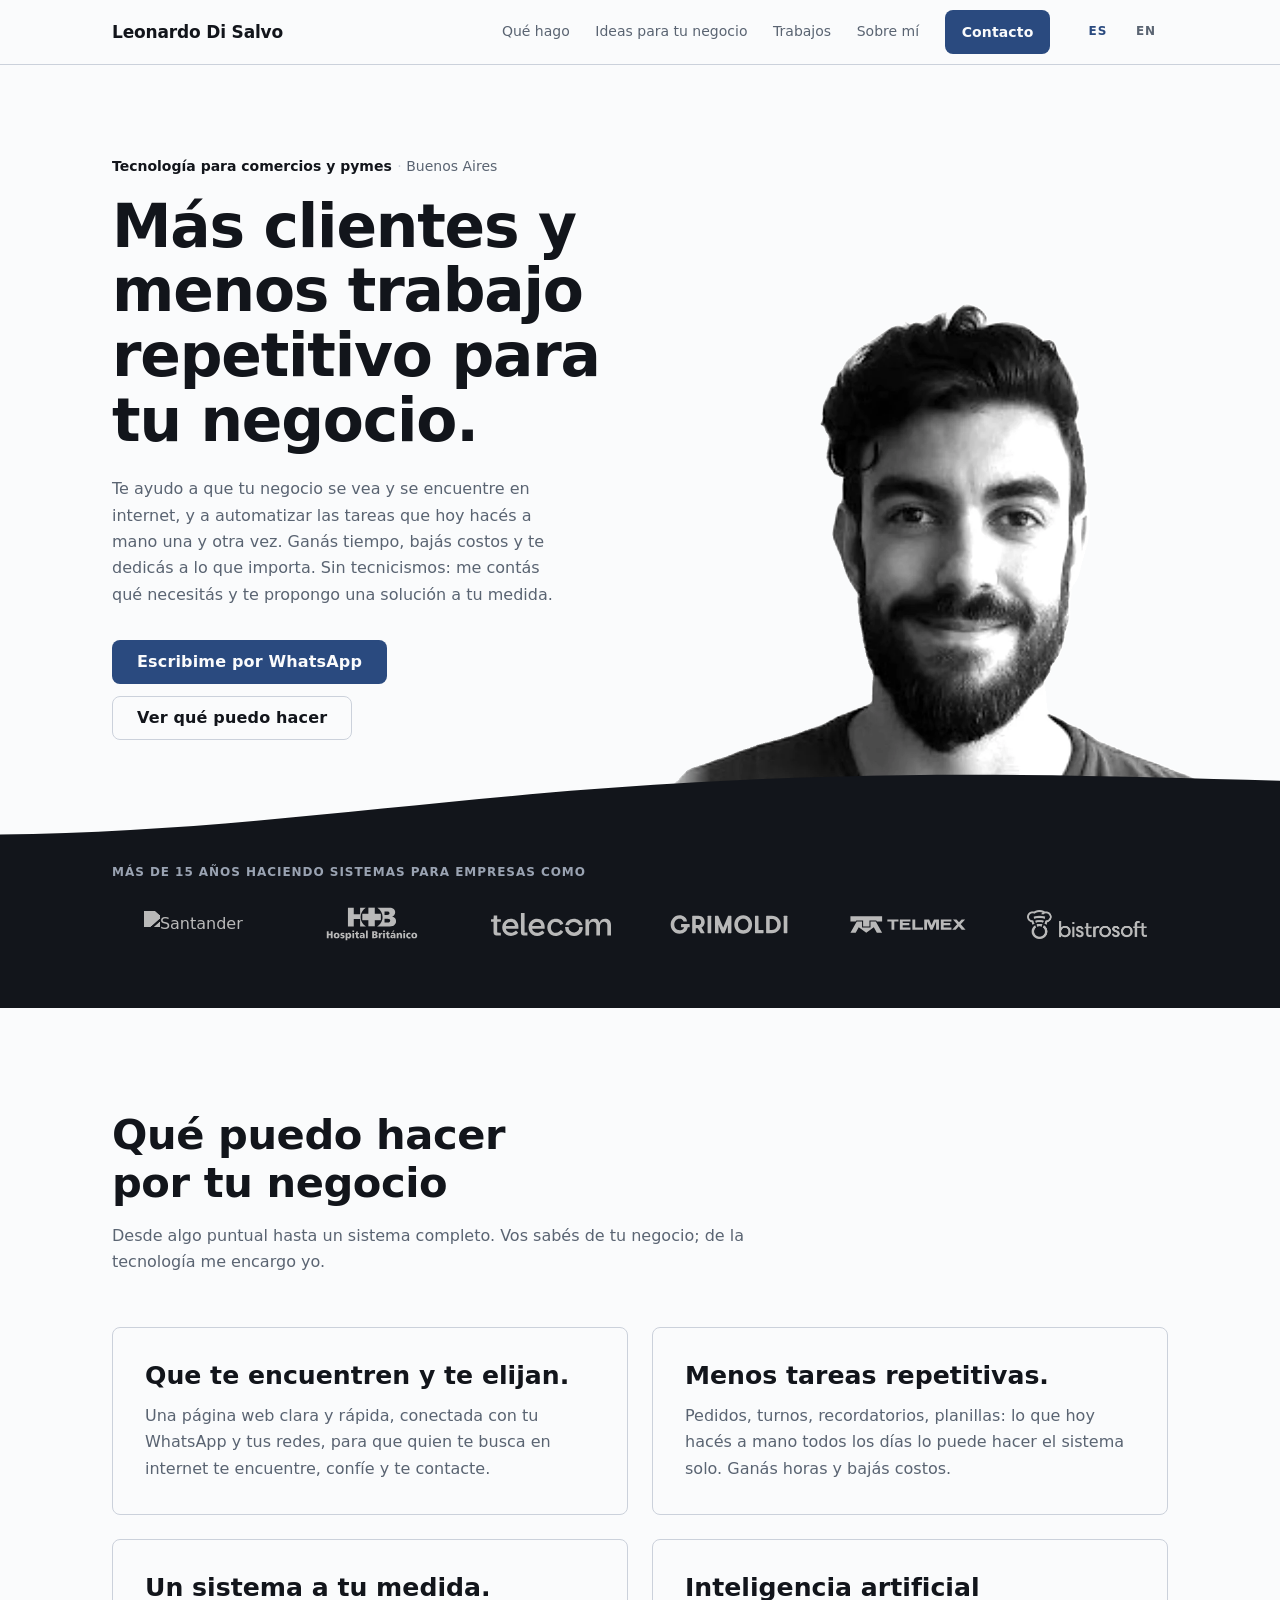
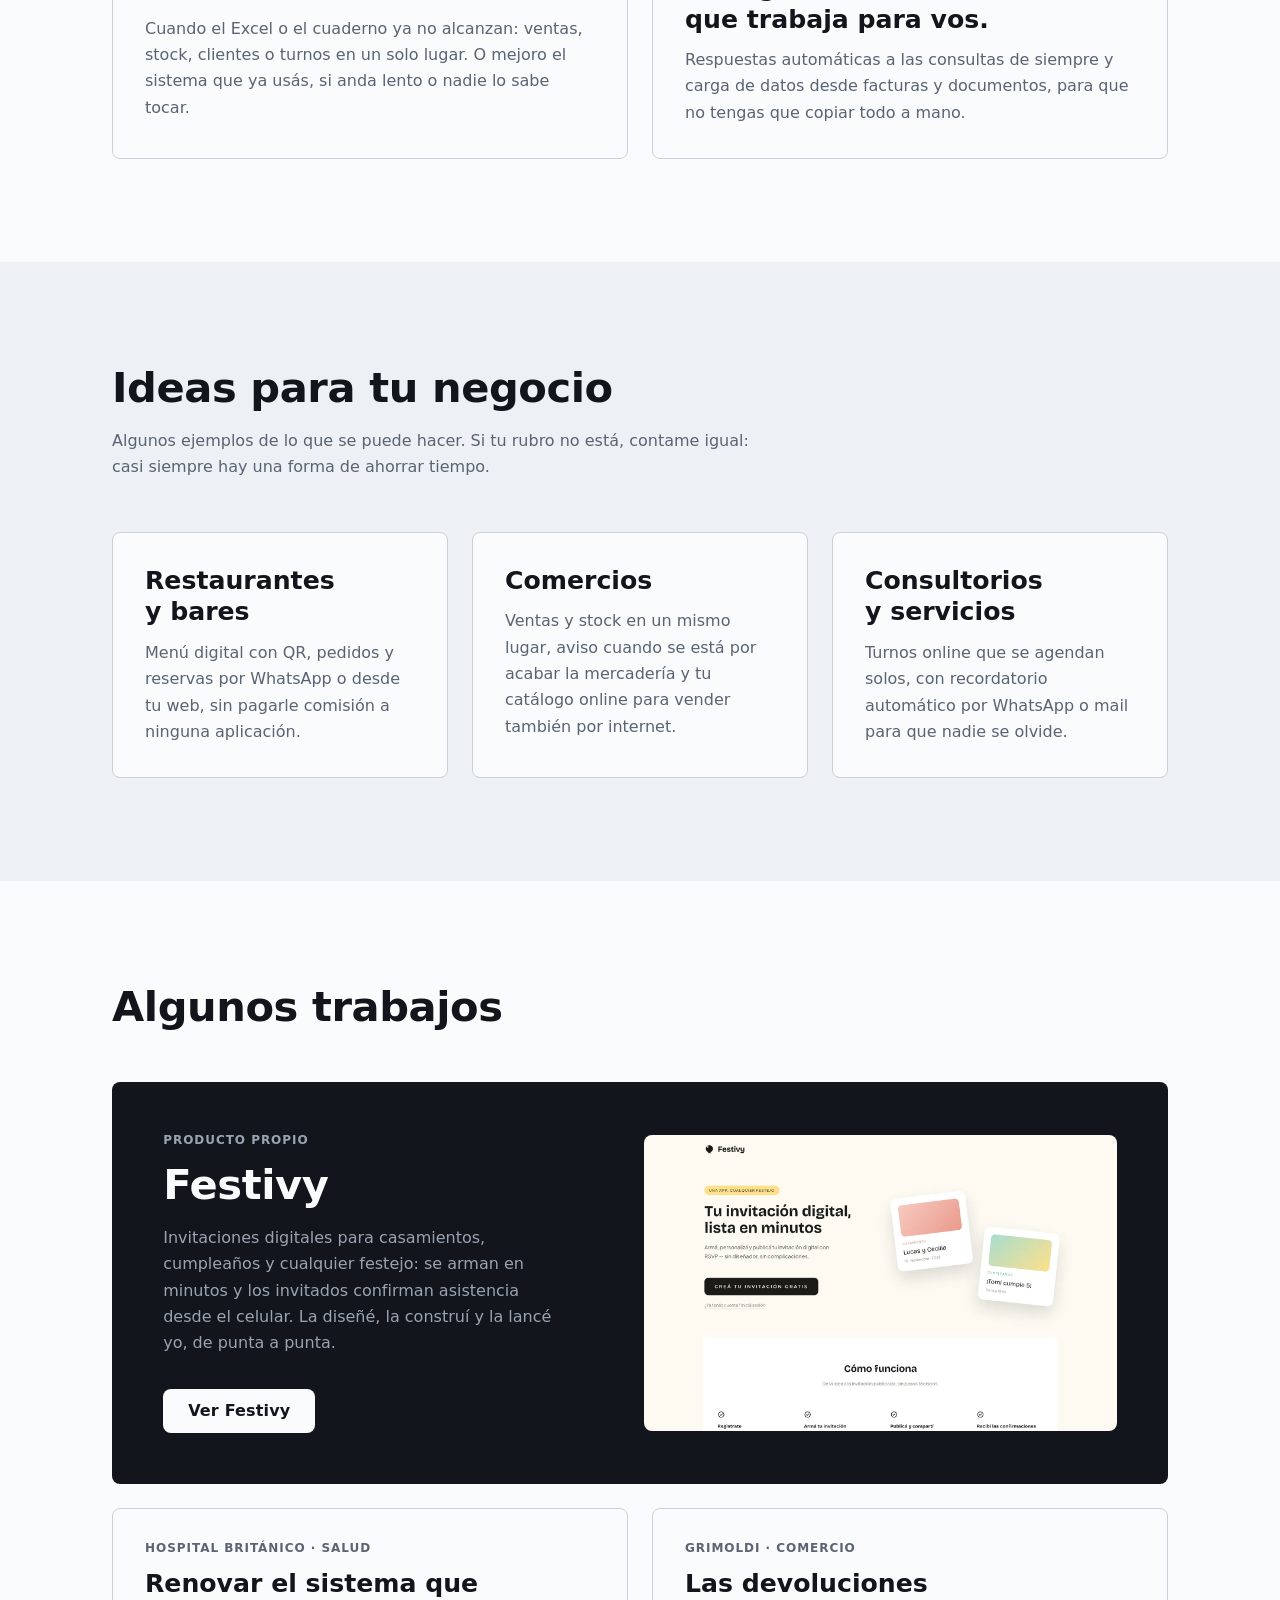
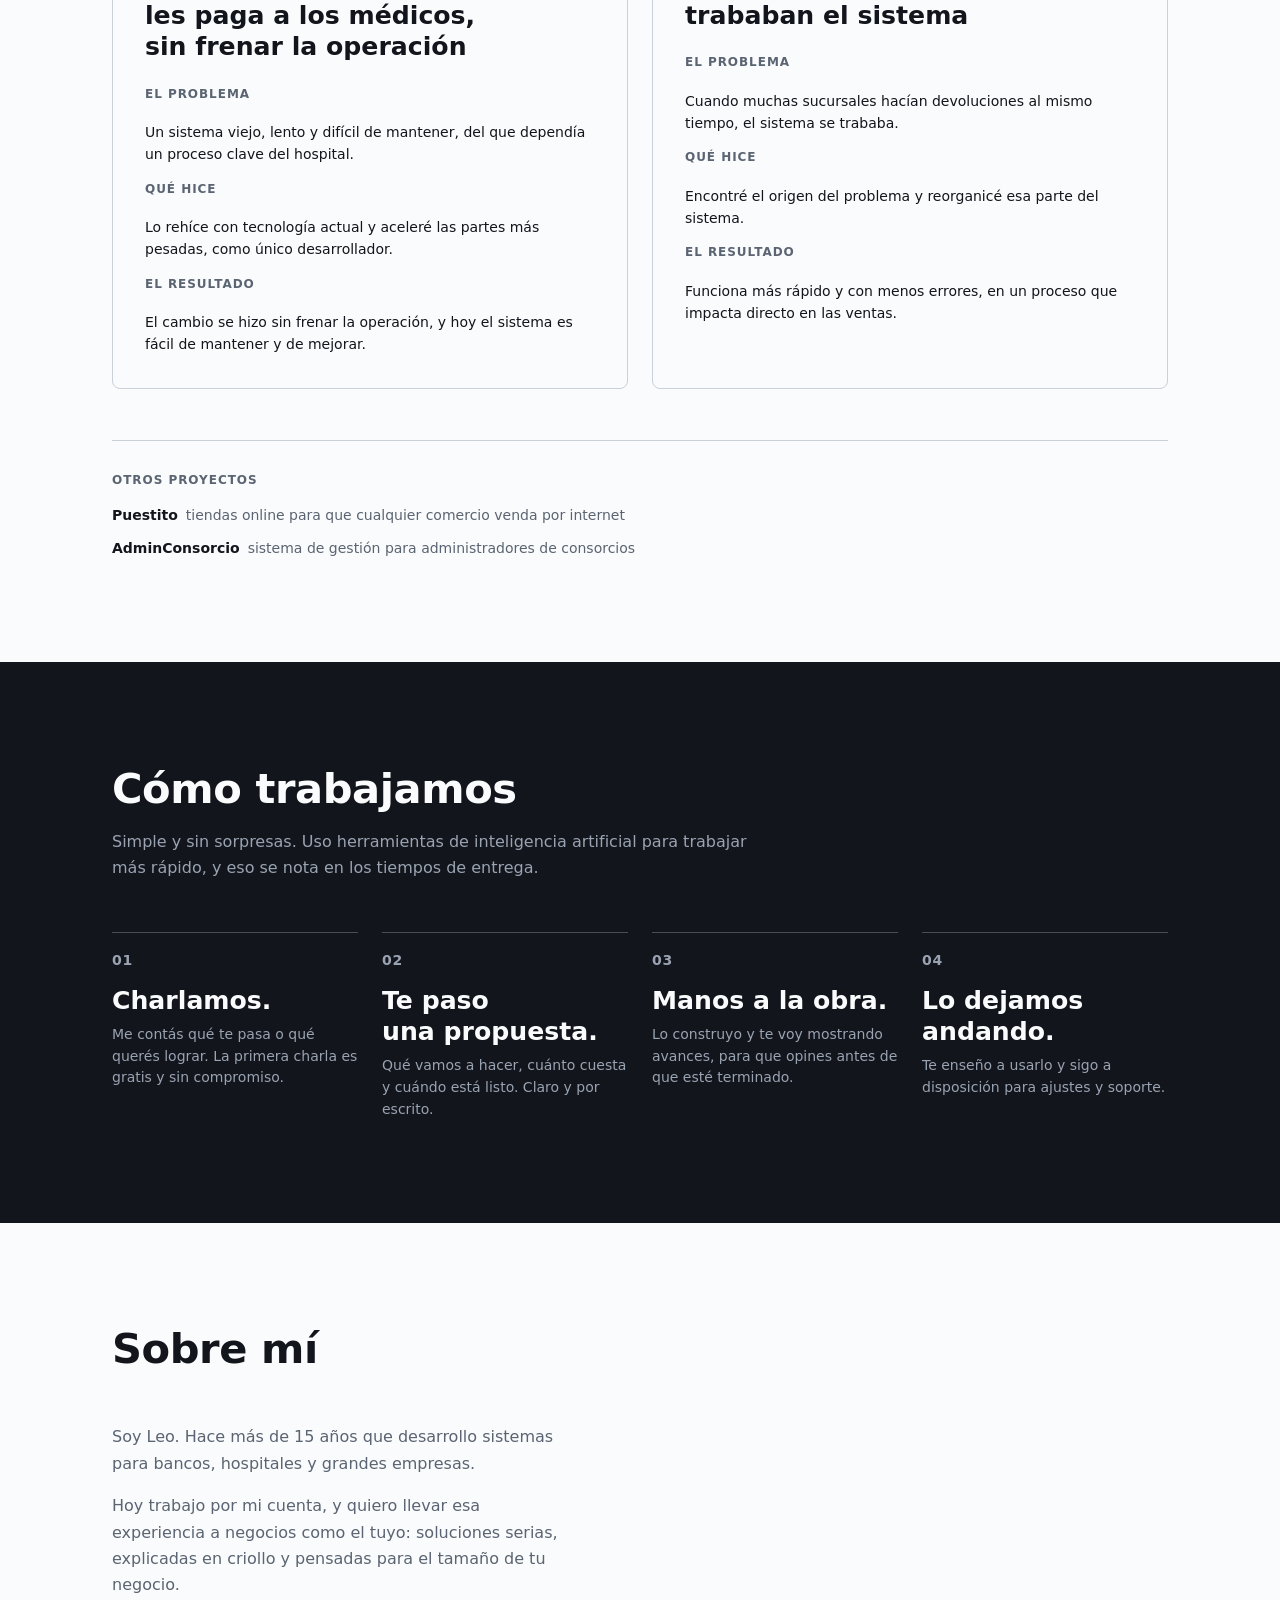
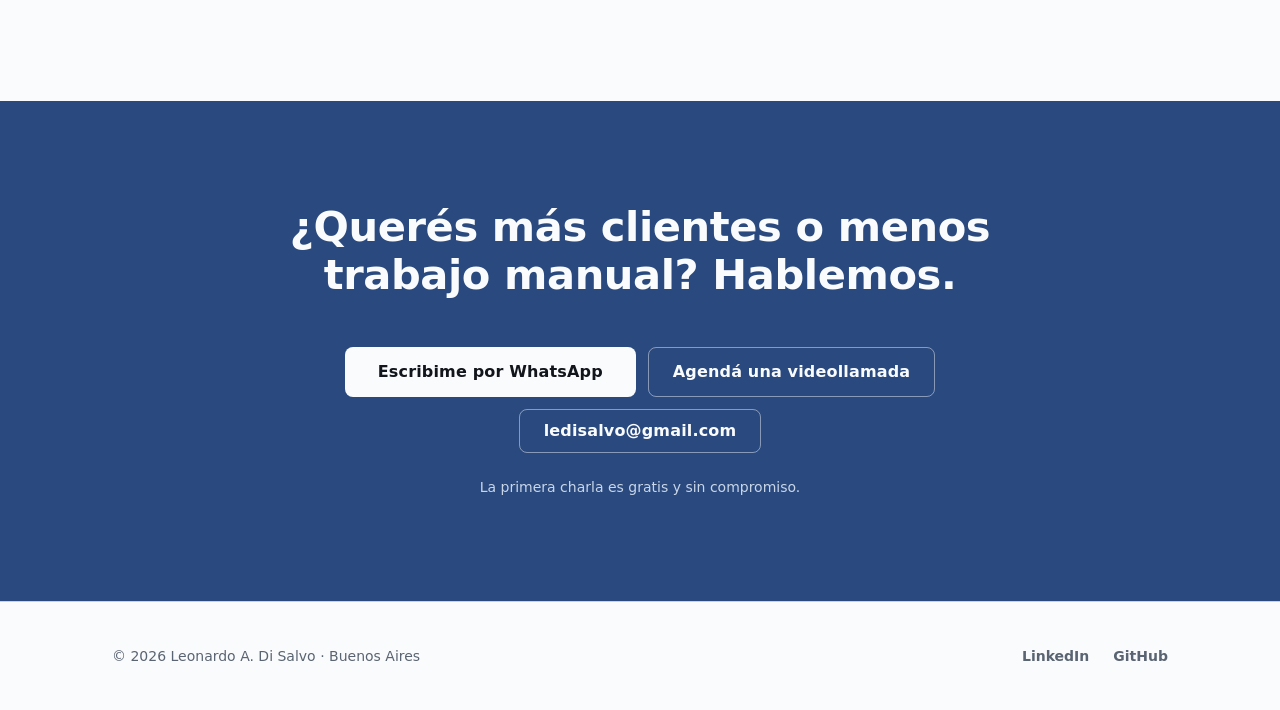
==== index.html @ ff0277bd "Retrato en blanco y negro recortado sobre una ola oscura La foto tipo CV se reemplaza por un retrato" ====
<!DOCTYPE html>
<html lang="es">
  <head>
    <meta charset="utf-8" />
    <meta name="viewport" content="width=device-width, initial-scale=1" />

    <title>Leonardo Di Salvo · Tecnología para tu negocio</title>
    <meta
      name="description"
      content="Páginas web, automatizaciones y sistemas a medida para comercios, pymes y emprendedores. Más clientes y menos tareas repetitivas para tu negocio."
    />
    <meta name="author" content="Leonardo A. Di Salvo" />
    <link rel="canonical" href="https://leodisalvo.dev/" />

    <link rel="icon" href="favicon.svg" type="image/svg+xml" />
    <link rel="icon" href="favicon.ico" sizes="32x32" />
    <link rel="apple-touch-icon" href="apple-touch-icon.png" />

    <!-- Open Graph -->
    <meta property="og:type" content="website" />
    <meta property="og:site_name" content="Leonardo Di Salvo" />
    <meta property="og:locale" content="es_AR" />
    <meta property="og:title" content="Leonardo Di Salvo · Tecnología para tu negocio" />
    <meta
      property="og:description"
      content="Páginas web, automatizaciones y sistemas a medida para comercios, pymes y emprendedores. Más clientes y menos tareas repetitivas para tu negocio."
    />
    <meta property="og:url" content="https://leodisalvo.dev/" />
    <meta property="og:image" content="https://leodisalvo.dev/images/og-v3.png" />
    <meta property="og:image:width" content="1200" />
    <meta property="og:image:height" content="630" />

    <!-- Twitter -->
    <meta name="twitter:card" content="summary_large_image" />
    <meta name="twitter:title" content="Leonardo Di Salvo · Tecnología para tu negocio" />
    <meta
      name="twitter:description"
      content="Páginas web, automatizaciones y sistemas a medida para comercios, pymes y emprendedores. Más clientes y menos tareas repetitivas para tu negocio."
    />
    <meta name="twitter:image" content="https://leodisalvo.dev/images/og-v3.png" />

    <!-- Tipografías self-hosted: preload real de los dos woff2 críticos -->
    <link
      rel="preload"
      href="assets/fonts/public-sans-latin.woff2"
      as="font"
      type="font/woff2"
      crossorigin
    />
    <link rel="preload" href="assets/fonts/archivo-latin.woff2" as="font" type="font/woff2" crossorigin />

    <link rel="stylesheet" href="assets/css/fonts.css" />
    <link rel="stylesheet" href="assets/css/site.css" />

  </head>

  <body>
    <a class="skip-link" href="#main" data-i18n="nav.skip">Ir al contenido</a>

    <!-- =====================================================  NAV  ===== -->
    <header class="site-header" id="top">
      <div class="wrap site-header__inner">
        <a class="wordmark" href="#top">Leonardo Di&nbsp;Salvo</a>

        <button
          class="nav-toggle"
          type="button"
          aria-expanded="false"
          aria-controls="site-nav"
          data-i18n-aria-label="nav.menu_open"
          aria-label="Abrir menú de navegación"
        >
          <span class="nav-toggle__bars" aria-hidden="true"></span>
        </button>

        <nav class="site-nav" id="site-nav" data-i18n-aria-label="nav.aria" aria-label="Navegación principal">
          <ul class="site-nav__list">
            <li><a href="#servicios" data-i18n="nav.services">Qué hago</a></li>
            <li><a href="#rubros" data-i18n="nav.ideas">Ideas para tu negocio</a></li>
            <li><a href="#trabajos" data-i18n="nav.work">Trabajos</a></li>
            <li><a href="#sobre-mi" data-i18n="nav.about">Sobre mí</a></li>
          </ul>
          <a class="btn btn--sm btn--accent site-nav__cta" href="#contacto" data-i18n="nav.contact">Contacto</a>
          <div
            class="lang-switch"
            role="group"
            data-i18n-aria-label="nav.lang_aria"
            aria-label="Seleccionar idioma"
          >
            <button type="button" class="lang-btn is-active" data-lang="es" aria-pressed="true">ES</button>
            <button type="button" class="lang-btn" data-lang="en" aria-pressed="false">EN</button>
          </div>
        </nav>
      </div>
    </header>

    <main id="main">
      <!-- ===================================================  HERO  ===== -->
      <section class="hero" id="hero" aria-labelledby="hero-title">
        <div class="wrap hero__inner">
          <div class="hero__body">
            <p class="kicker" data-i18n="hero.kicker">
              <b>Tecnología para comercios y pymes</b>
              <span class="kicker-loc"><span class="kicker-sep">·</span> Buenos Aires</span>
            </p>
            <h1 class="hero__title" id="hero-title" data-i18n="hero.title">
              Más clientes y menos trabajo repetitivo para tu negocio.
            </h1>
            <p class="lead" data-i18n="hero.lead">
              Te ayudo a que tu negocio se vea y se encuentre en internet, y a automatizar las tareas que
              hoy hacés a mano una y otra vez. Ganás tiempo, bajás costos y te dedicás a lo que importa. Sin
              tecnicismos: me contás qué necesitás y te propongo una solución a tu medida.
            </p>
            <div class="hero__actions">
              <a class="btn btn--accent" data-link="whatsapp" href="#contacto" target="_blank" rel="noopener"
                ><span data-i18n="hero.cta_primary">Escribime por WhatsApp</span></a
              >
              <a class="btn btn--ghost" href="#servicios" data-i18n="hero.cta_secondary">Ver qué puedo hacer</a>
            </div>
          </div>

          <figure class="hero__figure">
            <img
              data-img="hero"
              src="images/leo-bn.webp"
              width="1079"
              height="1025"
              alt="Retrato de Leonardo Di Salvo"
              data-i18n-alt="hero.photo_alt"
            />
          </figure>
        </div>
        <!-- Ola oscura: tapa el corte de los hombros y empalma con la franja de empresas -->
        <svg class="hero__wave" viewBox="0 0 1440 160" preserveAspectRatio="none" aria-hidden="true" focusable="false">
          <path d="M0 160V128C260 124 480 52 760 22S1220 6 1440 16V160Z" fill="currentColor" />
        </svg>
      </section>

      <!-- ==============================================  EMPRESAS  ===== -->
      <section class="companies" id="empresas" aria-labelledby="companies-label">
        <div class="wrap">
          <h2 class="eyebrow" id="companies-label" data-i18n="companies.label">
            Más de 15 años haciendo sistemas para empresas como
          </h2>
          <ul class="companies__grid" data-companies>
            <li><span>Santander</span></li>
            <li><span>Hospital Británico</span></li>
            <li><span>Telecom</span></li>
            <li><span>Grimoldi</span></li>
            <li><span>Telmex</span></li>
            <li><span>Bistrosoft</span></li>
          </ul>
        </div>
      </section>

      <!-- ==============================================  SERVICIOS  ===== -->
      <section class="section" id="servicios" aria-labelledby="servicios-title">
        <div class="wrap">
          <header class="section__head">
            <h2 class="section__title" id="servicios-title" data-i18n="services.title">
              Qué puedo hacer por tu negocio
            </h2>
            <p class="section__lead" data-i18n="services.lead">
              Desde algo puntual hasta un sistema completo. Vos sabés de tu negocio; de la tecnología me
              encargo yo.
            </p>
          </header>

          <ul class="cards cards--services">
            <li class="card">
              <h3 class="card__title" data-i18n="services.1_title">Que te encuentren y te elijan.</h3>
              <p data-i18n="services.1_body">
                Una página web clara y rápida, conectada con tu WhatsApp y tus redes, para que quien te busca
                en internet te encuentre, confíe y te contacte.
              </p>
            </li>
            <li class="card">
              <h3 class="card__title" data-i18n="services.2_title">Menos tareas repetitivas.</h3>
              <p data-i18n="services.2_body">
                Pedidos, turnos, recordatorios, planillas: lo que hoy hacés a mano todos los días lo puede
                hacer el sistema solo. Ganás horas y bajás costos.
              </p>
            </li>
            <li class="card">
              <h3 class="card__title" data-i18n="services.3_title">Un sistema a tu medida.</h3>
              <p data-i18n="services.3_body">
                Cuando el Excel o el cuaderno ya no alcanzan: ventas, stock, clientes o turnos en un solo
                lugar. O mejoro el sistema que ya usás, si anda lento o nadie lo sabe tocar.
              </p>
            </li>
            <li class="card">
              <h3 class="card__title" data-i18n="services.4_title">Inteligencia artificial que trabaja para vos.</h3>
              <p data-i18n="services.4_body">
                Respuestas automáticas a las consultas de siempre y carga de datos desde facturas y
                documentos, para que no tengas que copiar todo a mano.
              </p>
            </li>
          </ul>
        </div>
      </section>

      <!-- ================================================  RUBROS  ===== -->
      <section class="section section--alt" id="rubros" aria-labelledby="rubros-title">
        <div class="wrap">
          <header class="section__head">
            <h2 class="section__title" id="rubros-title" data-i18n="ideas.title">Ideas para tu negocio</h2>
            <p class="section__lead" data-i18n="ideas.lead">
              Algunos ejemplos de lo que se puede hacer. Si tu rubro no está, contame igual: casi siempre hay
              una forma de ahorrar tiempo.
            </p>
          </header>

          <ul class="cards cards--rubros">
            <li class="card">
              <h3 class="card__title" data-i18n="ideas.1_title">Restaurantes y bares</h3>
              <p data-i18n="ideas.1_body">
                Menú digital con QR, pedidos y reservas por WhatsApp o desde tu web, sin pagarle comisión a
                ninguna aplicación.
              </p>
            </li>
            <li class="card">
              <h3 class="card__title" data-i18n="ideas.2_title">Comercios</h3>
              <p data-i18n="ideas.2_body">
                Ventas y stock en un mismo lugar, aviso cuando se está por acabar la mercadería y tu catálogo
                online para vender también por internet.
              </p>
            </li>
            <li class="card">
              <h3 class="card__title" data-i18n="ideas.3_title">Consultorios y servicios</h3>
              <p data-i18n="ideas.3_body">
                Turnos online que se agendan solos, con recordatorio automático por WhatsApp o mail para que
                nadie se olvide.
              </p>
            </li>
          </ul>
        </div>
      </section>

      <!-- ===============================================  TRABAJOS  ===== -->
      <section class="section" id="trabajos" aria-labelledby="trabajos-title">
        <div class="wrap">
          <header class="section__head">
            <h2 class="section__title" id="trabajos-title" data-i18n="cases.title">Algunos trabajos</h2>
          </header>

          <!-- Destacado: Festivy -->
          <article class="feature">
            <div class="feature__body">
              <p class="eyebrow eyebrow--on-dark" data-i18n="cases.festivy_tag">Producto propio</p>
              <h3 class="feature__title">Festivy</h3>
              <p class="feature__text" data-i18n="cases.festivy_body">
                Invitaciones digitales para casamientos, cumpleaños y cualquier festejo: se arman en minutos y
                los invitados confirman asistencia desde el celular. La diseñé, la construí y la lancé yo, de
                punta a punta.
              </p>
              <p class="feature__actions">
                <a class="btn btn--light" data-link="festivy" href="#" data-i18n="cases.festivy_cta"
                  >Ver Festivy</a
                >
              </p>
            </div>
            <figure class="feature__figure">
              <img
                data-img="festivy"
                src="images/placeholders/festivy.svg"
                width="1600"
                height="1000"
                loading="lazy"
                alt="Captura de Festivy"
                data-i18n-alt="cases.festivy_alt"
              />
            </figure>
          </article>

          <!-- Trabajos para empresas -->
          <div class="cases">
            <article class="case">
              <p class="eyebrow" data-i18n="cases.hb_sector">Hospital Británico · Salud</p>
              <h3 class="case__title" data-i18n="cases.hb_title">
                Renovar el sistema que les paga a los médicos, sin frenar la operación
              </h3>
              <dl class="case__detail">
                <dt data-i18n="cases.label_problem">El problema</dt>
                <dd data-i18n="cases.hb_problem">
                  Un sistema viejo, lento y difícil de mantener, del que dependía un proceso clave del hospital.
                </dd>
                <dt data-i18n="cases.label_solution">Qué hice</dt>
                <dd data-i18n="cases.hb_solution">
                  Lo rehíce con tecnología actual y aceleré las partes más pesadas, como único desarrollador.
                </dd>
                <dt data-i18n="cases.label_outcome">El resultado</dt>
                <dd data-i18n="cases.hb_outcome">
                  El cambio se hizo sin frenar la operación, y hoy el sistema es fácil de mantener y de mejorar.
                </dd>
              </dl>
            </article>

            <article class="case">
              <p class="eyebrow" data-i18n="cases.gr_sector">Grimoldi · Comercio</p>
              <h3 class="case__title" data-i18n="cases.gr_title">
                Las devoluciones trababan el sistema
              </h3>
              <dl class="case__detail">
                <dt data-i18n="cases.label_problem">El problema</dt>
                <dd data-i18n="cases.gr_problem">
                  Cuando muchas sucursales hacían devoluciones al mismo tiempo, el sistema se trababa.
                </dd>
                <dt data-i18n="cases.label_solution">Qué hice</dt>
                <dd data-i18n="cases.gr_solution">
                  Encontré el origen del problema y reorganicé esa parte del sistema.
                </dd>
                <dt data-i18n="cases.label_outcome">El resultado</dt>
                <dd data-i18n="cases.gr_outcome">
                  Funciona más rápido y con menos errores, en un proceso que impacta directo en las ventas.
                </dd>
              </dl>
            </article>
          </div>

          <!-- Otros productos -->
          <div class="others">
            <h3 class="others__title" data-i18n="cases.others_title">Otros proyectos</h3>
            <ul class="others__list">
              <li>
                <strong>Puestito</strong>
                <span data-i18n="cases.puestito">tiendas online para que cualquier comercio venda por internet</span>
              </li>
              <li>
                <strong>AdminConsorcio</strong>
                <span data-i18n="cases.adminconsorcio">sistema de gestión para administradores de consorcios</span>
              </li>
            </ul>
          </div>
        </div>
      </section>

      <!-- ==========================================  CÓMO TRABAJO  ===== -->
      <section class="section section--dark" id="como-trabajo" aria-labelledby="como-title">
        <div class="wrap">
          <header class="section__head">
            <h2 class="section__title" id="como-title" data-i18n="how.title">Cómo trabajamos</h2>
            <p class="section__lead" data-i18n="how.lead">
              Simple y sin sorpresas. Uso herramientas de inteligencia artificial para trabajar más rápido, y
              eso se nota en los tiempos de entrega.
            </p>
          </header>

          <ol class="steps">
            <li class="step">
              <span class="step__num" aria-hidden="true">01</span>
              <h3 class="step__title" data-i18n="how.1_title">Charlamos.</h3>
              <p data-i18n="how.1_body">
                Me contás qué te pasa o qué querés lograr. La primera charla es gratis y sin compromiso.
              </p>
            </li>
            <li class="step">
              <span class="step__num" aria-hidden="true">02</span>
              <h3 class="step__title" data-i18n="how.2_title">Te paso una propuesta.</h3>
              <p data-i18n="how.2_body">
                Qué vamos a hacer, cuánto cuesta y cuándo está listo. Claro y por escrito.
              </p>
            </li>
            <li class="step">
              <span class="step__num" aria-hidden="true">03</span>
              <h3 class="step__title" data-i18n="how.3_title">Manos a la obra.</h3>
              <p data-i18n="how.3_body">
                Lo construyo y te voy mostrando avances, para que opines antes de que esté terminado.
              </p>
            </li>
            <li class="step">
              <span class="step__num" aria-hidden="true">04</span>
              <h3 class="step__title" data-i18n="how.4_title">Lo dejamos andando.</h3>
              <p data-i18n="how.4_body">Te enseño a usarlo y sigo a disposición para ajustes y soporte.</p>
            </li>
          </ol>
        </div>
      </section>

      <!-- ==============================================  SOBRE MÍ  ===== -->
      <section class="section" id="sobre-mi" aria-labelledby="sobre-mi-title">
        <div class="wrap">
          <header class="section__head">
            <h2 class="section__title" id="sobre-mi-title" data-i18n="about.title">Sobre mí</h2>
          </header>
          <div class="about">
            <p class="lead" data-i18n="about.p1">
              Soy Leo. Hace más de 15 años que desarrollo sistemas para bancos, hospitales y grandes empresas.
            </p>
            <p class="lead" data-i18n="about.p2">
              Hoy trabajo por mi cuenta, y quiero llevar esa experiencia a negocios como el tuyo: soluciones
              serias, explicadas en criollo y pensadas para el tamaño de tu negocio.
            </p>
          </div>
        </div>
      </section>

      <!-- ==============================================  CONTACTO  ===== -->
      <section class="contact" id="contacto" aria-labelledby="contacto-title">
        <div class="wrap contact__inner">
          <h2 class="contact__title" id="contacto-title" data-i18n="contact.title">
            ¿Querés más clientes o menos trabajo manual? Hablemos.
          </h2>
          <div class="contact__actions">
            <a class="btn btn--light btn--lg" data-link="whatsapp" href="#" target="_blank" rel="noopener"
              ><span data-i18n="contact.cta_wa">Escribime por WhatsApp</span></a
            >
            <a
              class="btn btn--outline-light"
              data-link="booking"
              href="#"
              target="_blank"
              rel="noopener"
              data-i18n="contact.cta_book"
              >Agendá una videollamada</a
            >
            <a class="btn btn--outline-light" data-link="email" href="#">ledisalvo@gmail.com</a>
          </div>
          <p class="contact__micro" data-i18n="contact.micro">
            La primera charla es gratis y sin compromiso.
          </p>
        </div>
      </section>
    </main>

    <!-- ================================================  FOOTER  ===== -->
    <footer class="site-footer">
      <div class="wrap site-footer__inner">
        <p class="site-footer__copy" data-i18n="footer.copy">
          © 2026 Leonardo A. Di Salvo · Buenos Aires
        </p>
        <nav class="site-footer__links" data-i18n-aria-label="footer.aria" aria-label="Enlaces y redes">
          <a data-link="linkedin" href="#">LinkedIn</a>
          <a data-link="github" href="https://github.com/ledisalvo">GitHub</a>
        </nav>
      </div>
    </footer>

    <script src="assets/js/config.js"></script>
    <script src="assets/js/translations.js"></script>
    <script src="assets/js/site.js"></script>
  </body>
</html>
---- assets/css/fonts.css ----
/* ---------------------------------------------------------------------------
   Tipografías self-hosted (subsets latin y latin-ext de Google Fonts).
   Sin request a terceros: el preload de los dos woff2 críticos en index.html
   es real y no hay CSS externo bloqueando el render.

   Archivo      → titulares (display), pesos 600-700
   Public Sans  → cuerpo y UI, pesos 400-600

   Son fuentes variables: un archivo por familia y subset cubre todo el rango
   de pesos que usa el sitio.
--------------------------------------------------------------------------- */

@font-face {
  font-family: 'Archivo';
  font-style: normal;
  font-weight: 600 700;
  font-display: swap;
  src: url('../fonts/archivo-latin.woff2') format('woff2');
  unicode-range: U+0000-00FF, U+0131, U+0152-0153, U+02BB-02BC, U+02C6, U+02DA, U+02DC, U+0304, U+0308, U+0329, U+2000-206F, U+20AC, U+2122, U+2191, U+2193, U+2212, U+2215, U+FEFF, U+FFFD;
}

@font-face {
  font-family: 'Archivo';
  font-style: normal;
  font-weight: 600 700;
  font-display: swap;
  src: url('../fonts/archivo-latin-ext.woff2') format('woff2');
  unicode-range: U+0100-02BA, U+02BD-02C5, U+02C7-02CC, U+02CE-02D7, U+02DD-02FF, U+0304, U+0308, U+0329, U+1D00-1DBF, U+1E00-1E9F, U+1EF2-1EFF, U+2020, U+20A0-20AB, U+20AD-20C0, U+2113, U+2C60-2C7F, U+A720-A7FF;
}

@font-face {
  font-family: 'Public Sans';
  font-style: normal;
  font-weight: 400 600;
  font-display: swap;
  src: url('../fonts/public-sans-latin.woff2') format('woff2');
  unicode-range: U+0000-00FF, U+0131, U+0152-0153, U+02BB-02BC, U+02C6, U+02DA, U+02DC, U+0304, U+0308, U+0329, U+2000-206F, U+20AC, U+2122, U+2191, U+2193, U+2212, U+2215, U+FEFF, U+FFFD;
}

@font-face {
  font-family: 'Public Sans';
  font-style: normal;
  font-weight: 400 600;
  font-display: swap;
  src: url('../fonts/public-sans-latin-ext.woff2') format('woff2');
  unicode-range: U+0100-02BA, U+02BD-02C5, U+02C7-02CC, U+02CE-02D7, U+02DD-02FF, U+0304, U+0308, U+0329, U+1D00-1DBF, U+1E00-1E9F, U+1EF2-1EFF, U+2020, U+20A0-20AB, U+20AD-20C0, U+2113, U+2C60-2C7F, U+A720-A7FF;
}
---- assets/css/site.css ----
/* ===========================================================================
   SISTEMA VISUAL
   Paleta Carbón / Acero / Niebla con un único acento (azul de plano técnico).
   Todo el look del sitio sale de estos tokens: cambiar un hex acá lo cambia
   en todo el sitio, sin tocar ninguna regla de más abajo.
   Contraste verificado AA en todos los pares de texto en uso.
   =========================================================================== */

:root {
  /* --- Colores base ---------------------------------------------------- */
  --color-carbon: #12151b; /* texto principal en claro / fondo de secciones oscuras */
  --color-blanco-frio: #fafbfc; /* fondo base / texto sobre oscuro */
  --color-niebla: #edf0f4; /* fondo alternativo de sección */
  --color-acero: #5a6472; /* texto secundario en claro */
  --color-acero-claro: #9aa3b2; /* texto secundario sobre oscuro */
  --color-linea: #cbd1db; /* bordes y divisores */
  --color-accent: #2a4a7f; /* acento único */
  --color-accent-hover: #21395f;

  /* --- Tokens semánticos ----------------------------------------------- */
  --color-bg: var(--color-blanco-frio);
  --color-bg-alt: var(--color-niebla);
  --color-bg-dark: var(--color-carbon);
  --color-text: var(--color-carbon);
  --color-text-secondary: var(--color-acero);
  --color-border: var(--color-linea);
  --color-text-on-accent: var(--color-blanco-frio);
  --color-text-on-accent-secondary: #c9d6e8;
  --color-text-on-dark: var(--color-blanco-frio);
  --color-text-secondary-on-dark: var(--color-acero-claro);

  /* El acento no llega a 3:1 sobre el carbón, así que el anillo de foco
     cambia de color dentro de los bloques oscuros y del bloque de acento. */
  --color-focus-ring: var(--color-accent);

  /* --- Tipografía ------------------------------------------------------ */
  --font-display: 'Archivo', ui-sans-serif, system-ui, -apple-system, 'Segoe UI', Roboto, Arial, sans-serif;
  --font-body: 'Public Sans', ui-sans-serif, system-ui, -apple-system, 'Segoe UI', Roboto, Arial, sans-serif;

  --text-h1-size: clamp(2.25rem, 1.667rem + 2.59vw, 4rem);
  --text-h2-size: clamp(1.75rem, 1.417rem + 1.48vw, 2.75rem);
  --text-h3-size: clamp(1.25rem, 1.125rem + 0.56vw, 1.625rem);
  --text-body-size: 1rem;
  --text-body-sm-size: 0.875rem;
  --text-label-size: 0.75rem;
  --text-button-size: 1rem;

  /* --- Espaciado (grilla de 4px) --------------------------------------- */
  --space-1: 0.25rem;
  --space-2: 0.5rem;
  --space-3: 0.75rem;
  --space-4: 1rem;
  --space-5: 1.5rem;
  --space-6: 2rem;
  --space-7: 3rem;
  --space-8: 4rem;
  --space-9: 6rem;
  --space-10: 8rem;

  /* --- Bordes y foco --------------------------------------------------- */
  --radius-sm: 0.25rem;
  --radius-md: 0.5rem;
  --border-hairline: 1px;
  --border-focus: 2px;
  --focus-ring-offset: 2px;

  /* --- Layout ---------------------------------------------------------- */
  --wrap-max: 72rem; /* 1152px */
  --wrap-pad: clamp(1.25rem, 4vw, 3rem);
  --header-h: 4rem;
  --tap-min: 2.75rem; /* 44px */

  /* --- Motion (único momento animado: entrada del hero) ---------------- */
  --motion-duration: 600ms;
  --motion-ease: cubic-bezier(0.16, 1, 0.3, 1);
  --motion-offset: 12px;
}

/* ===========================================================================
   RESET Y BASE
   =========================================================================== */

*,
*::before,
*::after {
  box-sizing: border-box;
}

html {
  scroll-behavior: smooth;
  -webkit-text-size-adjust: 100%;
}

body {
  margin: 0;
  background: var(--color-bg);
  color: var(--color-text);
  font-family: var(--font-body);
  font-size: var(--text-body-size);
  font-weight: 400;
  line-height: 1.65;
  -webkit-font-smoothing: antialiased;
}

h1,
h2,
h3 {
  font-family: var(--font-display);
  margin: 0;
  text-wrap: balance;
}

p {
  margin: 0;
}

ul,
ol,
dl,
dd {
  margin: 0;
  padding: 0;
}

ul,
ol {
  list-style: none;
}

img,
svg {
  display: block;
  max-width: 100%;
  height: auto;
}

a {
  color: inherit;
  text-decoration: none;
}

button {
  font: inherit;
  color: inherit;
  background: none;
  border: 0;
  cursor: pointer;
}

s {
  text-decoration-thickness: 1px;
  text-decoration-color: currentColor;
}

/* Foco visible propio, nunca el default del browser ---------------------- */
:focus-visible {
  outline: var(--border-focus) solid var(--color-focus-ring);
  outline-offset: var(--focus-ring-offset);
  border-radius: var(--radius-sm);
}

/* Dentro de bloques oscuros y del bloque de acento el anillo se aclara,
   porque el acento no alcanza 3:1 contra el carbón. */
.section--dark,
.feature,
.contact {
  --color-focus-ring: var(--color-text-on-dark);
}

.skip-link {
  position: absolute;
  left: var(--space-4);
  top: var(--space-2);
  z-index: 100;
  padding: var(--space-3) var(--space-4);
  background: var(--color-accent);
  color: var(--color-text-on-accent);
  font-size: var(--text-body-sm-size);
  font-weight: 600;
  border-radius: var(--radius-md);
  transform: translateY(-200%);
}

.skip-link:focus-visible {
  transform: translateY(0);
  outline-color: var(--color-carbon);
}

.wrap {
  width: 100%;
  max-width: var(--wrap-max);
  margin-inline: auto;
  padding-inline: var(--wrap-pad);
}

/* ===========================================================================
   PRIMITIVAS
   =========================================================================== */

/* --- Eyebrow / label (peso + tracking, no otra familia) ----------------- */
.eyebrow {
  font-family: var(--font-body);
  font-size: var(--text-label-size);
  font-weight: 600;
  line-height: 1.3;
  letter-spacing: 0.08em;
  text-transform: uppercase;
  color: var(--color-text-secondary);
  margin: 0;
}

.eyebrow--on-dark {
  color: var(--color-text-secondary-on-dark);
}

/* --- Botones (sin flechas, sin íconos decorativos) ---------------------- */
.btn {
  display: inline-flex;
  align-items: center;
  justify-content: center;
  gap: var(--space-2);
  min-height: var(--tap-min);
  padding: var(--space-3) var(--space-5);
  border: var(--border-hairline) solid transparent;
  border-radius: var(--radius-md);
  font-family: var(--font-body);
  font-size: var(--text-button-size);
  font-weight: 600;
  line-height: 1;
  letter-spacing: 0.01em;
  text-align: center;
  transition: background-color 120ms ease, border-color 120ms ease, color 120ms ease;
}

.btn--sm {
  min-height: var(--tap-min);
  padding: var(--space-2) var(--space-4);
  font-size: var(--text-body-sm-size);
}

.btn--lg {
  padding: var(--space-4) var(--space-6);
}

.btn--accent {
  background: var(--color-accent);
  color: var(--color-text-on-accent);
}

.btn--accent:hover {
  background: var(--color-accent-hover);
}

.btn--ghost {
  border-color: var(--color-border);
  color: var(--color-text);
}

.btn--ghost:hover {
  border-color: var(--color-text);
}

.btn--light {
  background: var(--color-blanco-frio);
  color: var(--color-carbon);
}

.btn--light:hover {
  background: var(--color-niebla);
}

.btn--outline-light {
  border-color: rgb(250 251 252 / 45%);
  color: var(--color-text-on-dark);
}

.btn--outline-light:hover {
  border-color: var(--color-text-on-dark);
}

/* --- Placeholder: link todavía no configurado --------------------------- */
.is-pending {
  cursor: default;
  border-style: dashed;
  border-color: currentColor;
  opacity: 0.8;
}

.btn.is-pending {
  background: transparent;
  color: inherit;
}

.pending-note {
  margin-inline-start: 0.4em;
  font-size: var(--text-label-size);
  font-weight: 400;
  letter-spacing: 0.02em;
  text-transform: none;
  white-space: nowrap;
}

/* --- Secciones ---------------------------------------------------------- */
.section {
  padding-block: clamp(var(--space-8), 8vw, var(--space-10));
  scroll-margin-top: var(--header-h);
}

.section--alt {
  background: var(--color-bg-alt);
}

.section--dark {
  background: var(--color-bg-dark);
  color: var(--color-text-on-dark);
}

.section__head {
  max-width: 44rem;
  margin-bottom: clamp(var(--space-6), 4vw, var(--space-8));
}

.section__title {
  font-size: var(--text-h2-size);
  font-weight: 700;
  line-height: 1.15;
  letter-spacing: -0.01em;
}

.section__lead {
  margin-top: var(--space-4);
  max-width: 40rem;
  color: var(--color-text-secondary);
}

.section--dark .section__lead {
  color: var(--color-text-secondary-on-dark);
}

.section__head--row {
  display: flex;
  flex-wrap: wrap;
  align-items: baseline;
  justify-content: space-between;
  gap: var(--space-4);
  max-width: none;
}

/* ===========================================================================
   HEADER / NAV
   =========================================================================== */

.site-header {
  position: sticky;
  top: 0;
  z-index: 50;
  background: var(--color-bg);
  border-bottom: var(--border-hairline) solid var(--color-border);
}

.site-header__inner {
  display: flex;
  align-items: center;
  justify-content: space-between;
  gap: var(--space-4);
  min-height: var(--header-h);
}

.wordmark {
  font-family: var(--font-display);
  font-size: 1.0625rem;
  font-weight: 700;
  letter-spacing: -0.01em;
  padding-block: var(--space-2);
}

.site-nav {
  display: flex;
  align-items: center;
  gap: clamp(var(--space-4), 2vw, var(--space-6));
}

.site-nav__list {
  display: flex;
  align-items: center;
  gap: clamp(var(--space-4), 2vw, var(--space-6));
}

.site-nav__list a {
  display: inline-flex;
  align-items: center;
  min-height: var(--tap-min);
  font-size: var(--text-body-sm-size);
  font-weight: 500;
  color: var(--color-text-secondary);
}

.site-nav__list a:hover {
  color: var(--color-text);
}

.lang-switch {
  display: flex;
  align-items: center;
  gap: var(--space-1);
}

.lang-btn {
  min-width: var(--tap-min);
  min-height: var(--tap-min);
  padding-inline: var(--space-2);
  border-radius: var(--radius-sm);
  font-size: var(--text-label-size);
  font-weight: 600;
  letter-spacing: 0.08em;
  color: var(--color-text-secondary);
}

.lang-btn:hover {
  color: var(--color-text);
}

.lang-btn.is-active {
  color: var(--color-accent);
}

.nav-toggle {
  display: none;
  align-items: center;
  justify-content: center;
  width: var(--tap-min);
  height: var(--tap-min);
  margin-right: calc(var(--space-2) * -1);
  border-radius: var(--radius-sm);
}

.nav-toggle__bars,
.nav-toggle__bars::before,
.nav-toggle__bars::after {
  display: block;
  width: 20px;
  height: 2px;
  background: var(--color-text);
}

.nav-toggle__bars::before,
.nav-toggle__bars::after {
  content: '';
  position: relative;
}

.nav-toggle__bars::before {
  top: -6px;
}

.nav-toggle__bars::after {
  top: 4px;
}

/* Menú colapsado en mobile ---------------------------------------------- */
@media (width < 60rem) {
  .nav-toggle {
    display: inline-flex;
  }

  .site-nav {
    position: absolute;
    inset-inline: 0;
    top: 100%;
    display: none;
    flex-direction: column;
    align-items: stretch;
    gap: var(--space-2);
    padding: var(--space-4) var(--wrap-pad) var(--space-6);
    background: var(--color-bg);
    border-bottom: var(--border-hairline) solid var(--color-border);
  }

  .nav-is-open .site-nav {
    display: flex;
  }

  .site-nav__list {
    flex-direction: column;
    align-items: stretch;
    gap: 0;
  }

  .site-nav__list a {
    padding-block: var(--space-2);
    font-size: var(--text-body-size);
    color: var(--color-text);
    border-bottom: var(--border-hairline) solid var(--color-border);
  }

  .site-nav__cta {
    margin-top: var(--space-3);
  }

  .lang-switch {
    justify-content: flex-start;
  }
}

/* ===========================================================================
   HERO
   =========================================================================== */

.hero {
  --wave-h: clamp(3.5rem, 6vw, 6rem);
  position: relative;
  overflow: hidden;
  padding-top: clamp(var(--space-7), 7vw, var(--space-9));
  scroll-margin-top: var(--header-h);
}

.hero__inner {
  display: grid;
  gap: clamp(var(--space-6), 5vw, var(--space-8));
}

@media (width >= 60rem) {
  .hero__inner {
    grid-template-columns: 1.05fr 0.95fr;
    align-items: end;
  }

  /* El texto termina por encima de la ola; el retrato baja hasta el borde. */
  .hero__body {
    padding-bottom: calc(var(--wave-h) + var(--space-6));
  }
}

.kicker {
  display: flex;
  flex-wrap: wrap;
  align-items: center;
  gap: 0.4em;
  font-size: var(--text-body-sm-size);
  color: var(--color-text-secondary);
}

.kicker b {
  font-weight: 600;
  color: var(--color-text);
}

.kicker s {
  color: var(--color-text-secondary);
}

/* El separador va dentro del span de la ubicación para que no quede huérfano al
   final de una línea cuando el gancho corta. Y cuando la ubicación baja a una
   línea propia (pantallas angostas) se esconde: ahí el salto ya separa, y un "·"
   al inicio de la línea se lee como viñeta. */
.kicker-loc {
  white-space: nowrap;
}

.kicker-sep {
  color: var(--color-border);
}

@media (width < 30rem) {
  .kicker-sep {
    display: none;
  }
}

.hero__title {
  margin-top: var(--space-4);
  font-size: var(--text-h1-size);
  font-weight: 700;
  line-height: 1.08;
  letter-spacing: -0.02em;
  max-width: 34ch;
}

.lead {
  margin-top: var(--space-5);
  max-width: 44ch;
  color: var(--color-text-secondary);
}

.hero__actions {
  display: flex;
  flex-wrap: wrap;
  gap: var(--space-3);
  margin-top: var(--space-6);
}

@media (width < 30rem) {
  .hero__actions .btn {
    flex: 1 1 100%;
  }
}

.hero__figure {
  margin: 0;
}

/* Retrato recortado en blanco y negro, sin marco: apoyado sobre la ola, que
   tapa el corte recto de los hombros. */
.hero__figure {
  justify-self: end;
  width: min(100%, 26rem);
}

.hero__figure img {
  display: block;
  width: 100%;
  height: auto;
  /* La remera toca los bordes de la foto: se difuminan los costados para que
     no se vea el corte recto donde la ola baja. */
  mask-image: linear-gradient(to right, transparent, #000 9%, #000 91%, transparent);
}

@media (width >= 60rem) {
  /* Más grande que su columna: el retrato es el protagonista del hero. */
  .hero__figure {
    width: 122%;
    margin-right: -14%;
  }
}

.hero__wave {
  position: absolute;
  inset: auto 0 -1px;
  z-index: 1;
  display: block;
  width: 100%;
  height: var(--wave-h);
  color: var(--color-bg-dark);
  pointer-events: none;
}

/* ===========================================================================
   EMPRESAS
   =========================================================================== */

/* Continúa la ola del hero: fondo oscuro, logos en gris claro. */
.companies {
  padding-block: var(--space-4) clamp(var(--space-7), 6vw, var(--space-8));
  background: var(--color-bg-dark);
  scroll-margin-top: var(--header-h);
}

.companies .eyebrow {
  color: var(--color-text-secondary-on-dark);
}

.companies__grid {
  display: grid;
  grid-template-columns: repeat(2, 1fr);
  gap: var(--space-5) var(--space-4);
  margin-top: var(--space-5);
  align-items: center;
}

@media (width >= 37.5rem) {
  .companies__grid {
    grid-template-columns: repeat(3, 1fr);
  }
}

@media (width >= 64rem) {
  .companies__grid {
    grid-template-columns: repeat(6, 1fr);
  }
}

.companies__grid li {
  display: flex;
  align-items: center;
  justify-content: center;
  min-height: 2.5rem;
  text-align: center;
}

/* Sin logo: el nombre en texto, con el mismo tratamiento monocromo. */
.companies__grid span {
  font-family: var(--font-display);
  font-size: 0.9375rem;
  font-weight: 600;
  letter-spacing: 0.01em;
  color: var(--color-text-secondary-on-dark);
}

/* Con logo: monocromo real (grayscale + contrast(0) aplana cualquier color a
   un gris uniforme y conserva la forma por el canal alfa; los logos tienen
   que venir en SVG/PNG con fondo transparente). */
.companies__logo {
  /* Alto y ancho máximos juntos equilibran el peso visual entre isotipos
     cuadrados y wordmarks anchos. El brillo deja el gris claro sobre fondo
     oscuro. */
  max-height: 2.25rem;
  max-width: 7.5rem;
  width: auto;
  height: auto;
  filter: grayscale(1) contrast(0) brightness(1.45);
}

/* ===========================================================================
   SERVICIOS
   =========================================================================== */

.cards {
  display: grid;
  gap: var(--space-5);
}

@media (width >= 44rem) {
  .cards--services {
    grid-template-columns: repeat(2, 1fr);
  }
}

.card {
  padding: var(--space-6);
  background: var(--color-bg);
  border: var(--border-hairline) solid var(--color-border);
  border-radius: var(--radius-md);
}

.card__title {
  font-size: var(--text-h3-size);
  font-weight: 600;
  line-height: 1.25;
  margin-bottom: var(--space-3);
}

.card p {
  color: var(--color-text-secondary);
}

/* ===========================================================================
   CASOS
   =========================================================================== */

/* --- Destacado: Festivy (bloque grande, fondo oscuro) ------------------- */
.feature {
  display: grid;
  gap: clamp(var(--space-6), 4vw, var(--space-8));
  padding: clamp(var(--space-6), 4vw, var(--space-8));
  background: var(--color-bg-dark);
  color: var(--color-text-on-dark);
  border-radius: var(--radius-md);
}

@media (width >= 60rem) {
  .feature {
    grid-template-columns: 1fr 1.1fr;
    align-items: center;
  }
}

.feature__title {
  margin-top: var(--space-3);
  font-size: var(--text-h2-size);
  font-weight: 700;
  line-height: 1.15;
  letter-spacing: -0.01em;
}

.feature__text {
  margin-top: var(--space-4);
  max-width: 40ch;
  color: var(--color-text-secondary-on-dark);
}

.feature__actions {
  margin-top: var(--space-6);
}

.feature__figure {
  margin: 0;
}

.feature__figure img {
  width: 100%;
  aspect-ratio: 16 / 10;
  object-fit: cover;
  border-radius: var(--radius-md);
  background: rgb(250 251 252 / 6%);
}

/* --- Casos de cliente --------------------------------------------------- */
.cases {
  display: grid;
  gap: var(--space-5);
  margin-top: var(--space-5);
}

@media (width >= 51.25rem) {
  .cases {
    grid-template-columns: repeat(2, 1fr);
  }
}

.case {
  padding: var(--space-6);
  background: var(--color-bg);
  border: var(--border-hairline) solid var(--color-border);
  border-radius: var(--radius-md);
}

.case__title {
  margin-top: var(--space-3);
  font-size: var(--text-h3-size);
  font-weight: 600;
  line-height: 1.25;
}

.case__detail {
  margin-top: var(--space-5);
  display: grid;
  gap: var(--space-4);
}

.case__detail dt {
  font-size: var(--text-label-size);
  font-weight: 600;
  line-height: 1.3;
  letter-spacing: 0.08em;
  text-transform: uppercase;
  color: var(--color-text-secondary);
}

.case__detail dd {
  margin-top: var(--space-1);
  font-size: var(--text-body-sm-size);
  line-height: 1.55;
}

/* --- Otros productos ---------------------------------------------------- */
.others {
  margin-top: clamp(var(--space-6), 4vw, var(--space-8));
  padding-top: var(--space-6);
  border-top: var(--border-hairline) solid var(--color-border);
}

.others__title {
  font-size: var(--text-label-size);
  font-family: var(--font-body);
  font-weight: 600;
  line-height: 1.3;
  letter-spacing: 0.08em;
  text-transform: uppercase;
  color: var(--color-text-secondary);
}

.others__list {
  margin-top: var(--space-4);
  display: grid;
  gap: var(--space-3);
}

.others__list li {
  display: flex;
  flex-wrap: wrap;
  gap: 0 var(--space-2);
  font-size: var(--text-body-sm-size);
  line-height: 1.55;
  color: var(--color-text-secondary);
}

.others__list strong {
  font-weight: 600;
  color: var(--color-text);
}

/* ===========================================================================
   CÓMO TRABAJO
   =========================================================================== */

.steps {
  display: grid;
  gap: var(--space-6);
}

@media (width >= 44rem) {
  .steps {
    grid-template-columns: repeat(2, 1fr);
  }
}

@media (width >= 70rem) {
  .steps {
    grid-template-columns: repeat(4, 1fr);
    gap: var(--space-5);
  }
}

.step {
  padding-top: var(--space-4);
  border-top: var(--border-hairline) solid rgb(154 163 178 / 40%);
}

.step__num {
  display: block;
  font-family: var(--font-display);
  font-size: var(--text-body-sm-size);
  font-weight: 700;
  letter-spacing: 0.06em;
  color: var(--color-text-secondary-on-dark);
}

.step__title {
  margin-top: var(--space-3);
  font-size: var(--text-h3-size);
  font-weight: 600;
  line-height: 1.25;
}

.step p {
  margin-top: var(--space-2);
  font-size: var(--text-body-sm-size);
  line-height: 1.55;
  color: var(--color-text-secondary-on-dark);
}

/* ===========================================================================
   RUBROS (ejemplos por tipo de negocio)
   =========================================================================== */

@media (width >= 60rem) {
  .cards--rubros {
    grid-template-columns: repeat(3, 1fr);
  }
}

/* ===========================================================================
   SOBRE MÍ
   =========================================================================== */

.about {
  max-width: 44rem;
}

.about p + p {
  margin-top: var(--space-4);
}

/* ===========================================================================
   CONTACTO (cierre en color de acento)
   =========================================================================== */

.contact {
  padding-block: clamp(var(--space-8), 8vw, var(--space-10));
  background: var(--color-accent);
  color: var(--color-text-on-accent);
  scroll-margin-top: var(--header-h);
}

.contact__inner {
  max-width: 52rem;
  text-align: center;
}

.contact__title {
  font-size: var(--text-h2-size);
  font-weight: 700;
  line-height: 1.15;
  letter-spacing: -0.01em;
  margin-inline: auto;
  max-width: 30ch;
}

.contact__actions {
  display: flex;
  flex-wrap: wrap;
  justify-content: center;
  gap: var(--space-3);
  margin-top: clamp(var(--space-6), 4vw, var(--space-7));
}

.contact__micro {
  margin-top: var(--space-5);
  font-size: var(--text-body-sm-size);
  line-height: 1.55;
  color: var(--color-text-on-accent-secondary);
}

/* ===========================================================================
   FOOTER
   =========================================================================== */

.site-footer {
  padding-block: var(--space-6);
  background: var(--color-bg);
  border-top: var(--border-hairline) solid var(--color-border);
}

.site-footer__inner {
  display: flex;
  flex-wrap: wrap;
  align-items: center;
  justify-content: space-between;
  gap: var(--space-3) var(--space-5);
}

.site-footer__copy {
  font-size: var(--text-body-sm-size);
  color: var(--color-text-secondary);
}

.site-footer__links {
  display: flex;
  flex-wrap: wrap;
  gap: var(--space-5);
}

.site-footer__links a {
  display: inline-flex;
  align-items: center;
  min-height: var(--tap-min);
  font-size: var(--text-body-sm-size);
  font-weight: 600;
  color: var(--color-text-secondary);
}

.site-footer__links a:hover {
  color: var(--color-text);
}

.site-footer__links a.is-pending {
  border: 0;
  text-decoration: underline dashed;
  text-underline-offset: 3px;
}

/* ===========================================================================
   MOTION — único momento animado: la entrada del hero.
   El estado final es el default; la animación se agrega solo cuando el
   usuario no pidió menos movimiento, así no hay nada que anular.
   =========================================================================== */

@media (prefers-reduced-motion: reduce) {
  html {
    scroll-behavior: auto;
  }
}

@media (prefers-reduced-motion: no-preference) {
  .anim-ready .hero__body > * {
    animation: hero-in var(--motion-duration) var(--motion-ease) both;
  }

  .anim-ready .kicker {
    animation-delay: 0ms;
  }

  .anim-ready .hero__title {
    animation-delay: 80ms;
  }

  .anim-ready .lead {
    animation-delay: 160ms;
  }

  .anim-ready .hero__actions {
    animation-delay: 240ms;
  }

  .anim-ready .hero__figure {
    animation: hero-in var(--motion-duration) var(--motion-ease) 160ms both;
  }

  @keyframes hero-in {
    from {
      opacity: 0;
      transform: translateY(var(--motion-offset));
    }

    to {
      opacity: 1;
      transform: none;
    }
  }
}

/* ===========================================================================
   IMPRESIÓN
   =========================================================================== */

@media print {
  .site-header,
  .hero__actions,
  .contact__actions,
  .nav-toggle {
    display: none;
  }

  body {
    background: #fff;
    color: #000;
  }
}
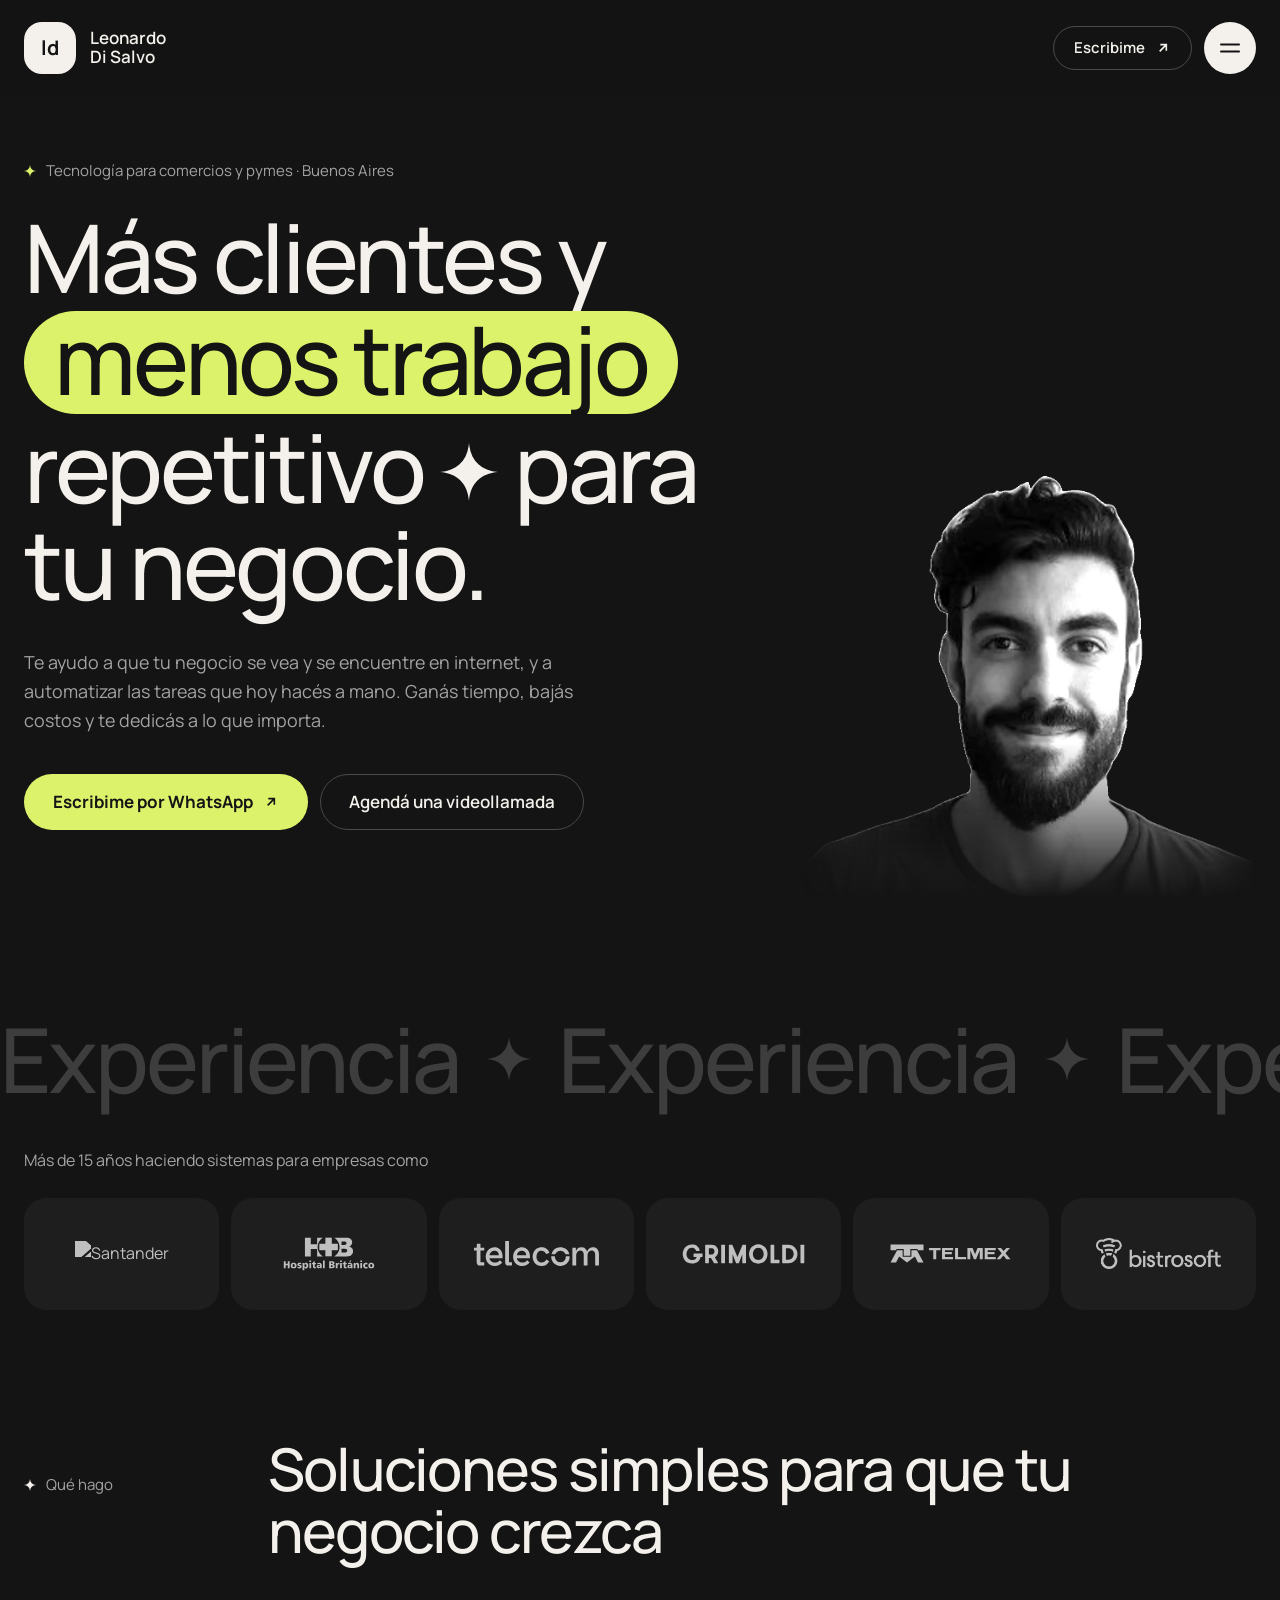
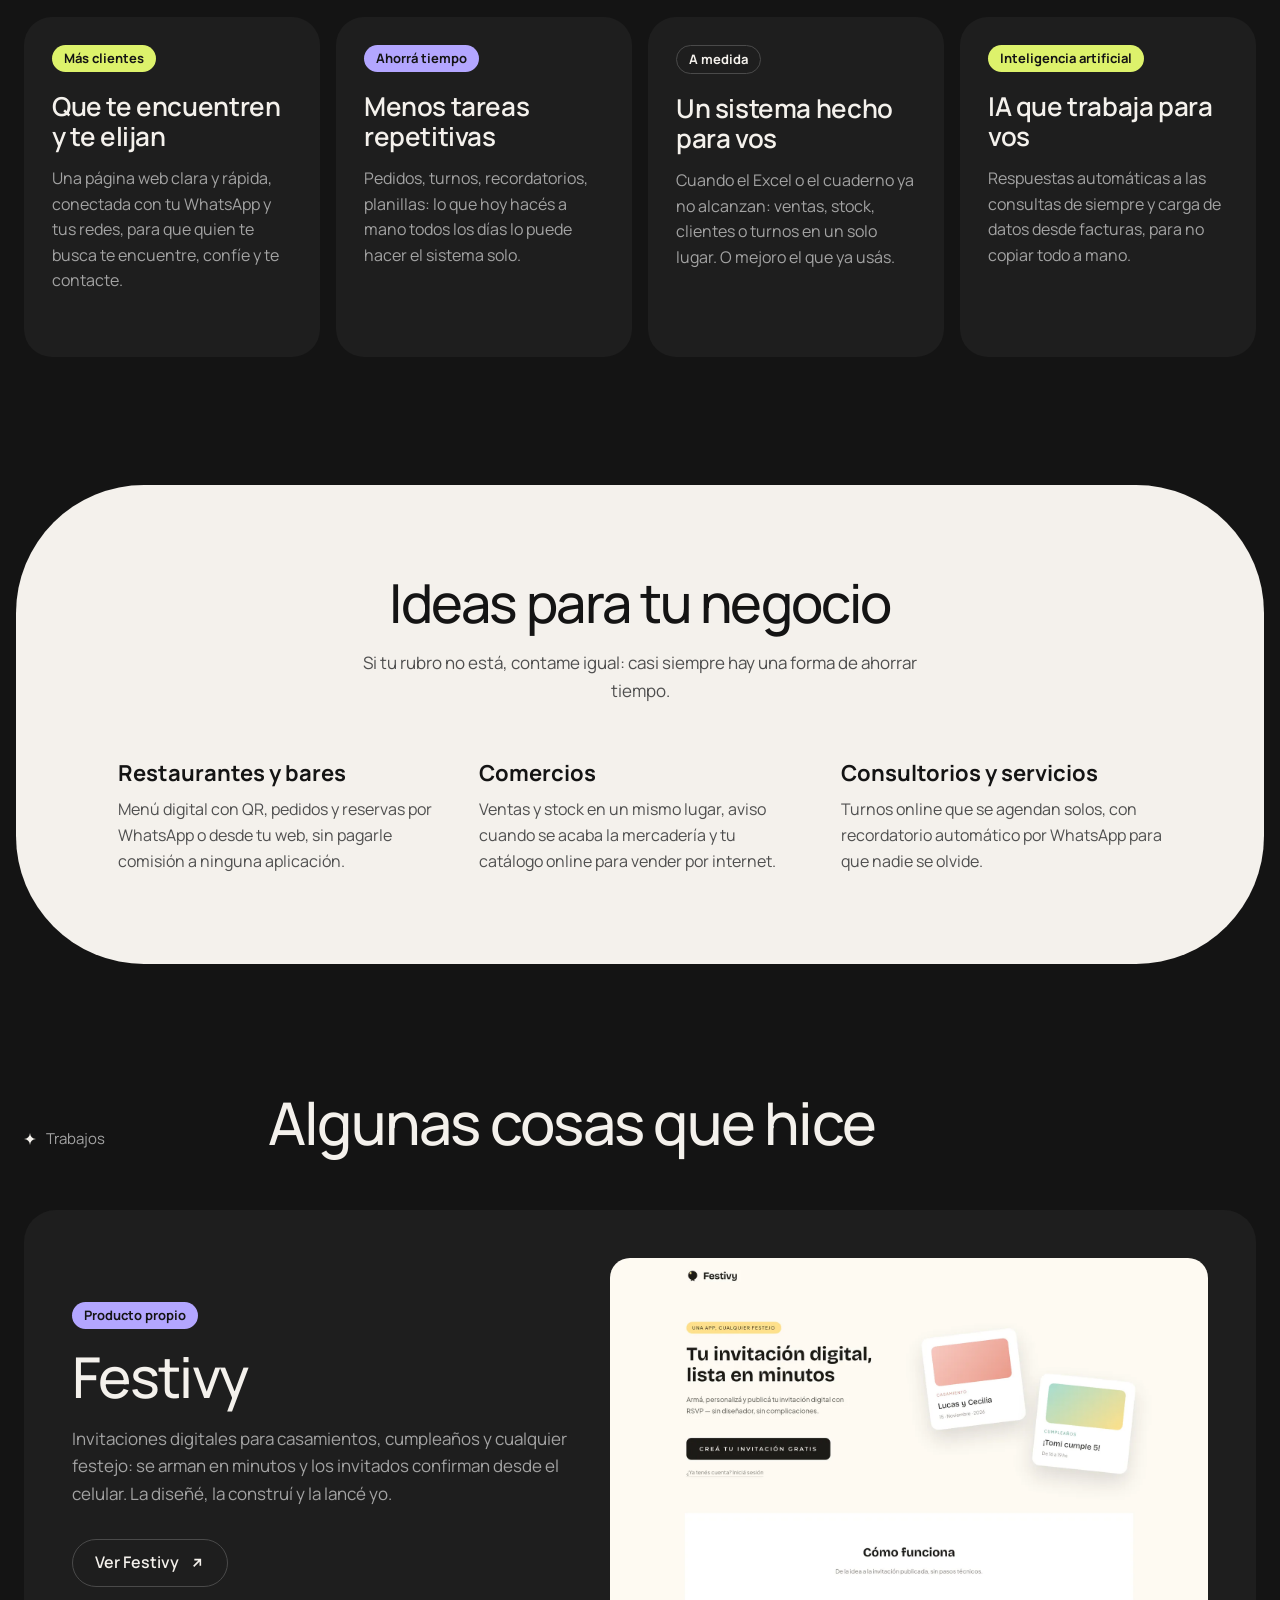
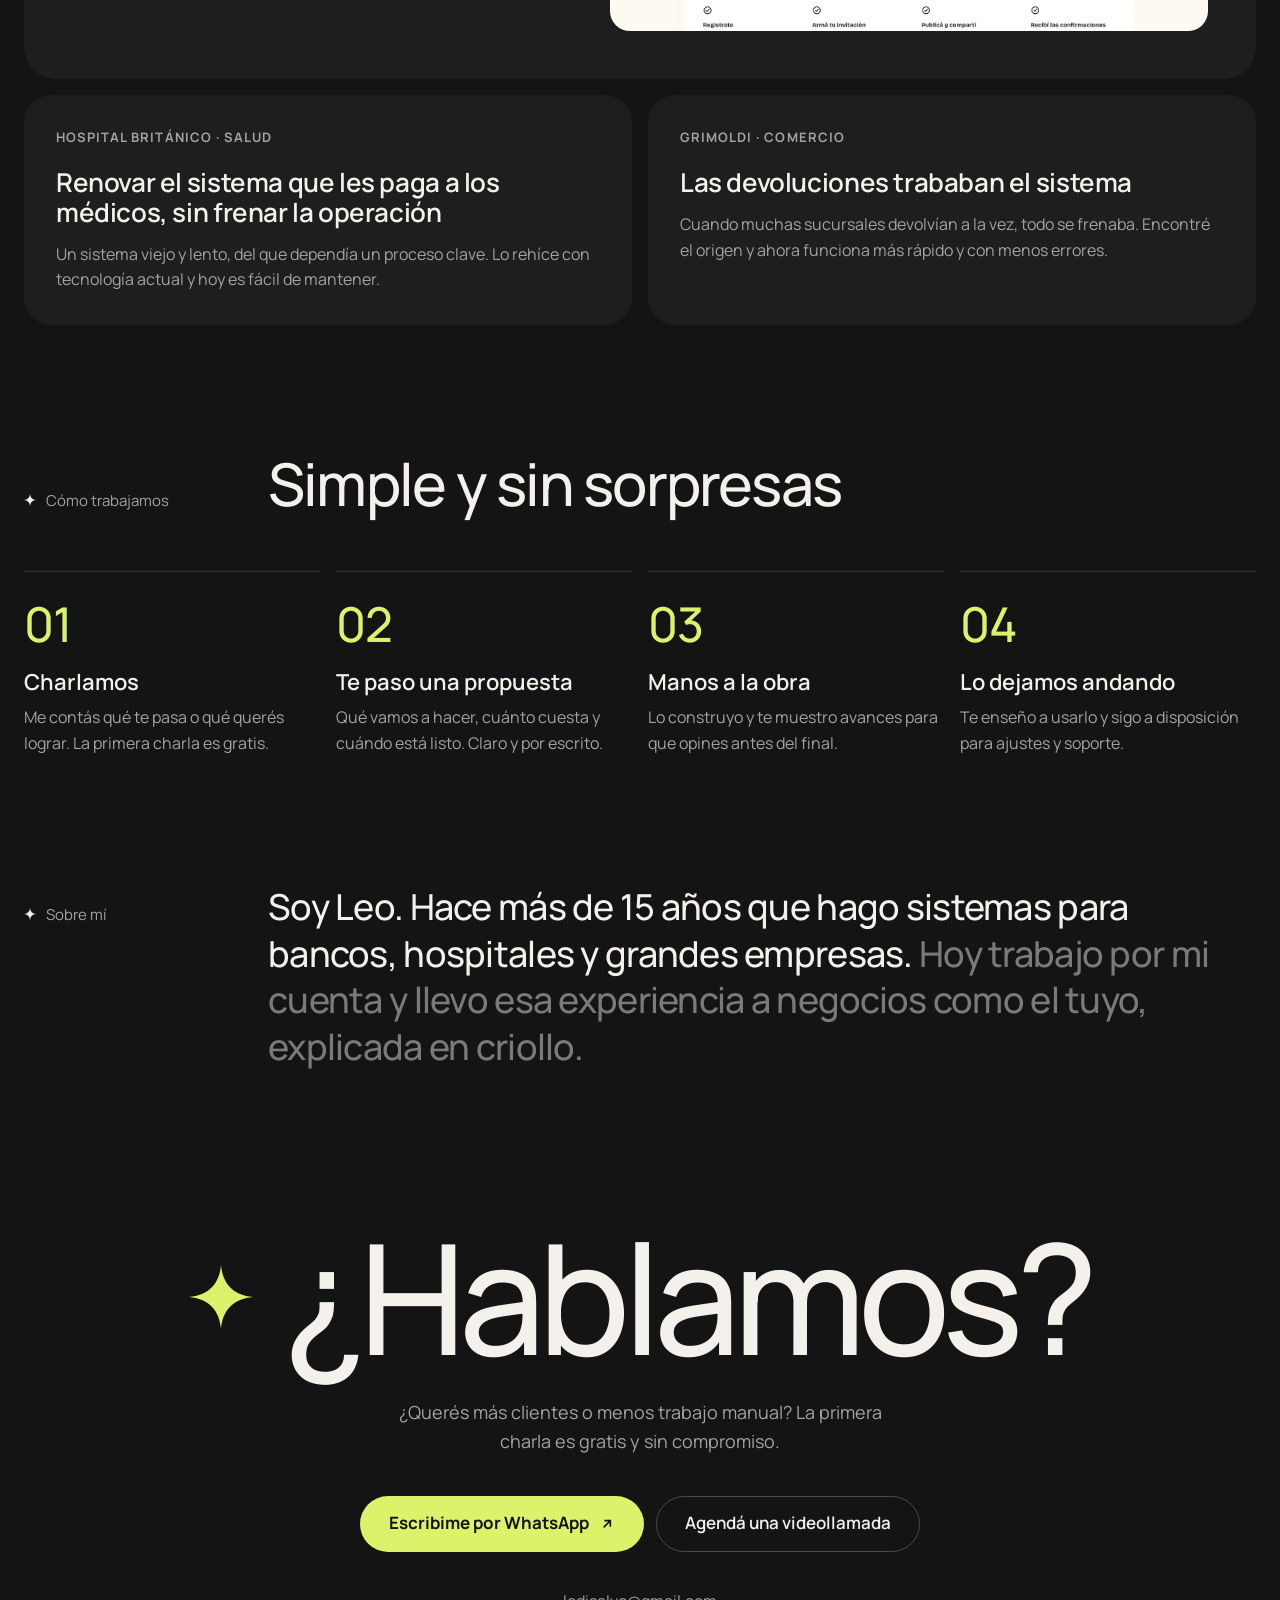
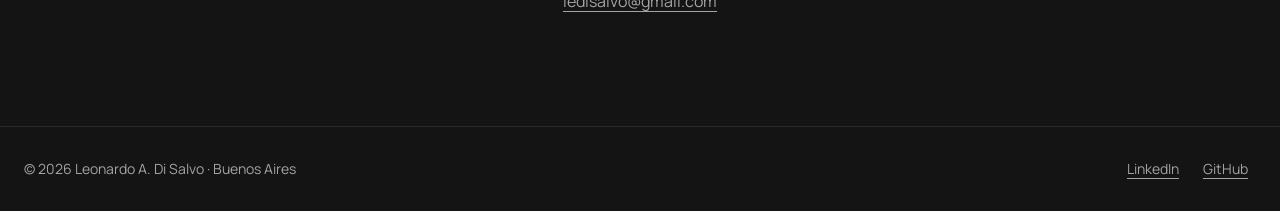
==== commit 0ed225ee: "Rediseño oscuro estilo Rayo Implementa la dirección elegida en los mockups: - Paleta oscura (#141414" ====
--- a/index.html
+++ b/index.html
@@ -3,6 +3,7 @@
   <head>
     <meta charset="utf-8" />
     <meta name="viewport" content="width=device-width, initial-scale=1" />
+    <meta name="theme-color" content="#141414" />
 
     <title>Leonardo Di Salvo · Tecnología para tu negocio</title>
     <meta
@@ -26,7 +27,7 @@
       content="Páginas web, automatizaciones y sistemas a medida para comercios, pymes y emprendedores. Más clientes y menos tareas repetitivas para tu negocio."
     />
     <meta property="og:url" content="https://leodisalvo.dev/" />
-    <meta property="og:image" content="https://leodisalvo.dev/images/og-v3.png" />
+    <meta property="og:image" content="https://leodisalvo.dev/images/og-v4.png" />
     <meta property="og:image:width" content="1200" />
     <meta property="og:image:height" content="630" />
 
@@ -37,21 +38,13 @@
       name="twitter:description"
       content="Páginas web, automatizaciones y sistemas a medida para comercios, pymes y emprendedores. Más clientes y menos tareas repetitivas para tu negocio."
     />
-    <meta name="twitter:image" content="https://leodisalvo.dev/images/og-v3.png" />
-
-    <!-- Tipografías self-hosted: preload real de los dos woff2 críticos -->
-    <link
-      rel="preload"
-      href="assets/fonts/public-sans-latin.woff2"
-      as="font"
-      type="font/woff2"
-      crossorigin
-    />
-    <link rel="preload" href="assets/fonts/archivo-latin.woff2" as="font" type="font/woff2" crossorigin />
+    <meta name="twitter:image" content="https://leodisalvo.dev/images/og-v4.png" />
+
+    <!-- Tipografía self-hosted: preload real del woff2 crítico -->
+    <link rel="preload" href="assets/fonts/manrope-latin.woff2" as="font" type="font/woff2" crossorigin />
 
     <link rel="stylesheet" href="assets/css/fonts.css" />
     <link rel="stylesheet" href="assets/css/site.css" />
-
   </head>
 
   <body>
@@ -60,27 +53,36 @@
     <!-- =====================================================  NAV  ===== -->
     <header class="site-header" id="top">
       <div class="wrap site-header__inner">
-        <a class="wordmark" href="#top">Leonardo Di&nbsp;Salvo</a>
-
-        <button
-          class="nav-toggle"
-          type="button"
-          aria-expanded="false"
-          aria-controls="site-nav"
-          data-i18n-aria-label="nav.menu_open"
-          aria-label="Abrir menú de navegación"
-        >
-          <span class="nav-toggle__bars" aria-hidden="true"></span>
-        </button>
+        <a class="wordmark" href="#top">
+          <span class="wordmark__badge" aria-hidden="true">ld</span>
+          <span class="wordmark__name">Leonardo<br />Di&nbsp;Salvo</span>
+        </a>
+
+        <div class="site-header__actions">
+          <a class="btn btn--outline btn--sm" data-link="whatsapp" href="#contacto" target="_blank" rel="noopener"
+            ><span data-i18n="nav.cta">Escribime</span> <span class="arrow" aria-hidden="true"></span
+          ></a>
+          <button
+            class="nav-toggle"
+            type="button"
+            aria-expanded="false"
+            aria-controls="site-nav"
+            data-i18n-aria-label="nav.menu_open"
+            aria-label="Abrir menú de navegación"
+          >
+            <span class="nav-toggle__bars" aria-hidden="true"></span>
+          </button>
+        </div>
 
         <nav class="site-nav" id="site-nav" data-i18n-aria-label="nav.aria" aria-label="Navegación principal">
           <ul class="site-nav__list">
             <li><a href="#servicios" data-i18n="nav.services">Qué hago</a></li>
             <li><a href="#rubros" data-i18n="nav.ideas">Ideas para tu negocio</a></li>
             <li><a href="#trabajos" data-i18n="nav.work">Trabajos</a></li>
+            <li><a href="#como-trabajo" data-i18n="nav.how">Cómo trabajamos</a></li>
             <li><a href="#sobre-mi" data-i18n="nav.about">Sobre mí</a></li>
+            <li><a href="#contacto" data-i18n="nav.contact">Contacto</a></li>
           </ul>
-          <a class="btn btn--sm btn--accent site-nav__cta" href="#contacto" data-i18n="nav.contact">Contacto</a>
           <div
             class="lang-switch"
             role="group"
@@ -99,23 +101,32 @@
       <section class="hero" id="hero" aria-labelledby="hero-title">
         <div class="wrap hero__inner">
           <div class="hero__body">
-            <p class="kicker" data-i18n="hero.kicker">
-              <b>Tecnología para comercios y pymes</b>
-              <span class="kicker-loc"><span class="kicker-sep">·</span> Buenos Aires</span>
+            <p class="label">
+              <span class="spark spark--accent" aria-hidden="true"></span>
+              <span data-i18n="hero.kicker">Tecnología para comercios y pymes · Buenos Aires</span>
             </p>
             <h1 class="hero__title" id="hero-title" data-i18n="hero.title">
-              Más clientes y menos trabajo repetitivo para tu negocio.
+              Más clientes y <span class="hl">menos trabajo</span> repetitivo
+              <span class="spark" aria-hidden="true"></span> para tu negocio.
             </h1>
             <p class="lead" data-i18n="hero.lead">
-              Te ayudo a que tu negocio se vea y se encuentre en internet, y a automatizar las tareas que
-              hoy hacés a mano una y otra vez. Ganás tiempo, bajás costos y te dedicás a lo que importa. Sin
-              tecnicismos: me contás qué necesitás y te propongo una solución a tu medida.
+              Te ayudo a que tu negocio se vea y se encuentre en internet, y a automatizar las tareas que hoy
+              hacés a mano. Ganás tiempo, bajás costos y te dedicás a lo que importa.
             </p>
-            <div class="hero__actions">
-              <a class="btn btn--accent" data-link="whatsapp" href="#contacto" target="_blank" rel="noopener"
-                ><span data-i18n="hero.cta_primary">Escribime por WhatsApp</span></a
+            <div class="actions">
+              <a class="btn btn--accent btn--lg" data-link="whatsapp" href="#contacto" target="_blank" rel="noopener"
+                ><span data-i18n="hero.cta_primary">Escribime por WhatsApp</span>
+                <span class="arrow" aria-hidden="true"></span
+              ></a>
+              <a
+                class="btn btn--outline btn--lg"
+                data-link="booking"
+                href="#contacto"
+                target="_blank"
+                rel="noopener"
+                data-i18n="hero.cta_secondary"
+                >Agendá una videollamada</a
               >
-              <a class="btn btn--ghost" href="#servicios" data-i18n="hero.cta_secondary">Ver qué puedo hacer</a>
             </div>
           </div>
 
@@ -130,16 +141,18 @@
             />
           </figure>
         </div>
-        <!-- Ola oscura: tapa el corte de los hombros y empalma con la franja de empresas -->
-        <svg class="hero__wave" viewBox="0 0 1440 160" preserveAspectRatio="none" aria-hidden="true" focusable="false">
-          <path d="M0 160V128C260 124 480 52 760 22S1220 6 1440 16V160Z" fill="currentColor" />
-        </svg>
-      </section>
-
-      <!-- ==============================================  EMPRESAS  ===== -->
+      </section>
+
+      <!-- ===========================================  EXPERIENCIA  ===== -->
       <section class="companies" id="empresas" aria-labelledby="companies-label">
+        <p class="marquee" aria-hidden="true">
+          <span data-i18n="companies.marquee">Experiencia</span> <span class="spark"></span>
+          <span data-i18n="companies.marquee">Experiencia</span> <span class="spark"></span>
+          <span data-i18n="companies.marquee">Experiencia</span> <span class="spark"></span>
+          <span data-i18n="companies.marquee">Experiencia</span> <span class="spark"></span>
+        </p>
         <div class="wrap">
-          <h2 class="eyebrow" id="companies-label" data-i18n="companies.label">
+          <h2 class="companies__label" id="companies-label" data-i18n="companies.label">
             Más de 15 años haciendo sistemas para empresas como
           </h2>
           <ul class="companies__grid" data-companies>
@@ -153,46 +166,49 @@
         </div>
       </section>
 
-      <!-- ==============================================  SERVICIOS  ===== -->
+      <!-- ==============================================  QUÉ HAGO  ===== -->
       <section class="section" id="servicios" aria-labelledby="servicios-title">
         <div class="wrap">
           <header class="section__head">
+            <p class="label">
+              <span class="spark" aria-hidden="true"></span> <span data-i18n="services.label">Qué hago</span>
+            </p>
             <h2 class="section__title" id="servicios-title" data-i18n="services.title">
-              Qué puedo hacer por tu negocio
+              Soluciones simples para que tu negocio crezca
             </h2>
-            <p class="section__lead" data-i18n="services.lead">
-              Desde algo puntual hasta un sistema completo. Vos sabés de tu negocio; de la tecnología me
-              encargo yo.
-            </p>
           </header>
 
-          <ul class="cards cards--services">
+          <ul class="cards">
             <li class="card">
-              <h3 class="card__title" data-i18n="services.1_title">Que te encuentren y te elijan.</h3>
+              <span class="badge badge--accent" data-i18n="services.1_badge">Más clientes</span>
+              <h3 class="card__title" data-i18n="services.1_title">Que te encuentren y te elijan</h3>
               <p data-i18n="services.1_body">
-                Una página web clara y rápida, conectada con tu WhatsApp y tus redes, para que quien te busca
-                en internet te encuentre, confíe y te contacte.
+                Una página web clara y rápida, conectada con tu WhatsApp y tus redes, para que quien te busca te
+                encuentre, confíe y te contacte.
               </p>
             </li>
             <li class="card">
-              <h3 class="card__title" data-i18n="services.2_title">Menos tareas repetitivas.</h3>
+              <span class="badge badge--alt" data-i18n="services.2_badge">Ahorrá tiempo</span>
+              <h3 class="card__title" data-i18n="services.2_title">Menos tareas repetitivas</h3>
               <p data-i18n="services.2_body">
-                Pedidos, turnos, recordatorios, planillas: lo que hoy hacés a mano todos los días lo puede
-                hacer el sistema solo. Ganás horas y bajás costos.
+                Pedidos, turnos, recordatorios, planillas: lo que hoy hacés a mano todos los días lo puede hacer
+                el sistema solo.
               </p>
             </li>
             <li class="card">
-              <h3 class="card__title" data-i18n="services.3_title">Un sistema a tu medida.</h3>
+              <span class="badge badge--outline" data-i18n="services.3_badge">A medida</span>
+              <h3 class="card__title" data-i18n="services.3_title">Un sistema hecho para vos</h3>
               <p data-i18n="services.3_body">
-                Cuando el Excel o el cuaderno ya no alcanzan: ventas, stock, clientes o turnos en un solo
-                lugar. O mejoro el sistema que ya usás, si anda lento o nadie lo sabe tocar.
+                Cuando el Excel o el cuaderno ya no alcanzan: ventas, stock, clientes o turnos en un solo lugar. O
+                mejoro el que ya usás.
               </p>
             </li>
             <li class="card">
-              <h3 class="card__title" data-i18n="services.4_title">Inteligencia artificial que trabaja para vos.</h3>
+              <span class="badge badge--accent" data-i18n="services.4_badge">Inteligencia artificial</span>
+              <h3 class="card__title" data-i18n="services.4_title">IA que trabaja para vos</h3>
               <p data-i18n="services.4_body">
-                Respuestas automáticas a las consultas de siempre y carga de datos desde facturas y
-                documentos, para que no tengas que copiar todo a mano.
+                Respuestas automáticas a las consultas de siempre y carga de datos desde facturas, para no copiar
+                todo a mano.
               </p>
             </li>
           </ul>
@@ -200,36 +216,32 @@
       </section>
 
       <!-- ================================================  RUBROS  ===== -->
-      <section class="section section--alt" id="rubros" aria-labelledby="rubros-title">
-        <div class="wrap">
-          <header class="section__head">
-            <h2 class="section__title" id="rubros-title" data-i18n="ideas.title">Ideas para tu negocio</h2>
-            <p class="section__lead" data-i18n="ideas.lead">
-              Algunos ejemplos de lo que se puede hacer. Si tu rubro no está, contame igual: casi siempre hay
-              una forma de ahorrar tiempo.
-            </p>
-          </header>
-
-          <ul class="cards cards--rubros">
-            <li class="card">
-              <h3 class="card__title" data-i18n="ideas.1_title">Restaurantes y bares</h3>
+      <section class="section section--tight" id="rubros" aria-labelledby="rubros-title">
+        <div class="pill-panel">
+          <h2 class="pill-panel__title" id="rubros-title" data-i18n="ideas.title">Ideas para tu negocio</h2>
+          <p class="pill-panel__lead" data-i18n="ideas.lead">
+            Si tu rubro no está, contame igual: casi siempre hay una forma de ahorrar tiempo.
+          </p>
+          <ul class="ideas">
+            <li>
+              <h3 data-i18n="ideas.1_title">Restaurantes y bares</h3>
               <p data-i18n="ideas.1_body">
                 Menú digital con QR, pedidos y reservas por WhatsApp o desde tu web, sin pagarle comisión a
                 ninguna aplicación.
               </p>
             </li>
-            <li class="card">
-              <h3 class="card__title" data-i18n="ideas.2_title">Comercios</h3>
+            <li>
+              <h3 data-i18n="ideas.2_title">Comercios</h3>
               <p data-i18n="ideas.2_body">
-                Ventas y stock en un mismo lugar, aviso cuando se está por acabar la mercadería y tu catálogo
-                online para vender también por internet.
-              </p>
-            </li>
-            <li class="card">
-              <h3 class="card__title" data-i18n="ideas.3_title">Consultorios y servicios</h3>
+                Ventas y stock en un mismo lugar, aviso cuando se acaba la mercadería y tu catálogo online para
+                vender por internet.
+              </p>
+            </li>
+            <li>
+              <h3 data-i18n="ideas.3_title">Consultorios y servicios</h3>
               <p data-i18n="ideas.3_body">
-                Turnos online que se agendan solos, con recordatorio automático por WhatsApp o mail para que
-                nadie se olvide.
+                Turnos online que se agendan solos, con recordatorio automático por WhatsApp para que nadie se
+                olvide.
               </p>
             </li>
           </ul>
@@ -240,136 +252,88 @@
       <section class="section" id="trabajos" aria-labelledby="trabajos-title">
         <div class="wrap">
           <header class="section__head">
-            <h2 class="section__title" id="trabajos-title" data-i18n="cases.title">Algunos trabajos</h2>
+            <p class="label">
+              <span class="spark" aria-hidden="true"></span> <span data-i18n="cases.label">Trabajos</span>
+            </p>
+            <h2 class="section__title" id="trabajos-title" data-i18n="cases.title">Algunas cosas que hice</h2>
           </header>
 
-          <!-- Destacado: Festivy -->
           <article class="feature">
             <div class="feature__body">
-              <p class="eyebrow eyebrow--on-dark" data-i18n="cases.festivy_tag">Producto propio</p>
+              <span class="badge badge--alt" data-i18n="cases.festivy_tag">Producto propio</span>
               <h3 class="feature__title">Festivy</h3>
               <p class="feature__text" data-i18n="cases.festivy_body">
-                Invitaciones digitales para casamientos, cumpleaños y cualquier festejo: se arman en minutos y
-                los invitados confirman asistencia desde el celular. La diseñé, la construí y la lancé yo, de
-                punta a punta.
-              </p>
-              <p class="feature__actions">
-                <a class="btn btn--light" data-link="festivy" href="#" data-i18n="cases.festivy_cta"
-                  >Ver Festivy</a
-                >
-              </p>
+                Invitaciones digitales para casamientos, cumpleaños y cualquier festejo: se arman en minutos y los
+                invitados confirman desde el celular. La diseñé, la construí y la lancé yo.
+              </p>
+              <a class="btn btn--outline" data-link="festivy" href="#" target="_blank" rel="noopener"
+                ><span data-i18n="cases.festivy_cta">Ver Festivy</span> <span class="arrow" aria-hidden="true"></span
+              ></a>
             </div>
-            <figure class="feature__figure">
-              <img
-                data-img="festivy"
-                src="images/placeholders/festivy.svg"
-                width="1600"
-                height="1000"
-                loading="lazy"
-                alt="Captura de Festivy"
-                data-i18n-alt="cases.festivy_alt"
-              />
-            </figure>
+            <img
+              class="feature__img"
+              data-img="festivy"
+              src="images/casos/festivy.webp"
+              width="1600"
+              height="1000"
+              loading="lazy"
+              alt="Captura de Festivy"
+              data-i18n-alt="cases.festivy_alt"
+            />
           </article>
 
-          <!-- Trabajos para empresas -->
           <div class="cases">
-            <article class="case">
-              <p class="eyebrow" data-i18n="cases.hb_sector">Hospital Británico · Salud</p>
-              <h3 class="case__title" data-i18n="cases.hb_title">
+            <article class="card case">
+              <p class="case__sector" data-i18n="cases.hb_sector">Hospital Británico · Salud</p>
+              <h3 class="card__title" data-i18n="cases.hb_title">
                 Renovar el sistema que les paga a los médicos, sin frenar la operación
               </h3>
-              <dl class="case__detail">
-                <dt data-i18n="cases.label_problem">El problema</dt>
-                <dd data-i18n="cases.hb_problem">
-                  Un sistema viejo, lento y difícil de mantener, del que dependía un proceso clave del hospital.
-                </dd>
-                <dt data-i18n="cases.label_solution">Qué hice</dt>
-                <dd data-i18n="cases.hb_solution">
-                  Lo rehíce con tecnología actual y aceleré las partes más pesadas, como único desarrollador.
-                </dd>
-                <dt data-i18n="cases.label_outcome">El resultado</dt>
-                <dd data-i18n="cases.hb_outcome">
-                  El cambio se hizo sin frenar la operación, y hoy el sistema es fácil de mantener y de mejorar.
-                </dd>
-              </dl>
+              <p data-i18n="cases.hb_body">
+                Un sistema viejo y lento, del que dependía un proceso clave. Lo rehíce con tecnología actual y hoy
+                es fácil de mantener.
+              </p>
             </article>
-
-            <article class="case">
-              <p class="eyebrow" data-i18n="cases.gr_sector">Grimoldi · Comercio</p>
-              <h3 class="case__title" data-i18n="cases.gr_title">
-                Las devoluciones trababan el sistema
-              </h3>
-              <dl class="case__detail">
-                <dt data-i18n="cases.label_problem">El problema</dt>
-                <dd data-i18n="cases.gr_problem">
-                  Cuando muchas sucursales hacían devoluciones al mismo tiempo, el sistema se trababa.
-                </dd>
-                <dt data-i18n="cases.label_solution">Qué hice</dt>
-                <dd data-i18n="cases.gr_solution">
-                  Encontré el origen del problema y reorganicé esa parte del sistema.
-                </dd>
-                <dt data-i18n="cases.label_outcome">El resultado</dt>
-                <dd data-i18n="cases.gr_outcome">
-                  Funciona más rápido y con menos errores, en un proceso que impacta directo en las ventas.
-                </dd>
-              </dl>
+            <article class="card case">
+              <p class="case__sector" data-i18n="cases.gr_sector">Grimoldi · Comercio</p>
+              <h3 class="card__title" data-i18n="cases.gr_title">Las devoluciones trababan el sistema</h3>
+              <p data-i18n="cases.gr_body">
+                Cuando muchas sucursales devolvían a la vez, todo se frenaba. Encontré el origen y ahora funciona
+                más rápido y con menos errores.
+              </p>
             </article>
           </div>
-
-          <!-- Otros productos -->
-          <div class="others">
-            <h3 class="others__title" data-i18n="cases.others_title">Otros proyectos</h3>
-            <ul class="others__list">
-              <li>
-                <strong>Puestito</strong>
-                <span data-i18n="cases.puestito">tiendas online para que cualquier comercio venda por internet</span>
-              </li>
-              <li>
-                <strong>AdminConsorcio</strong>
-                <span data-i18n="cases.adminconsorcio">sistema de gestión para administradores de consorcios</span>
-              </li>
-            </ul>
-          </div>
         </div>
       </section>
 
       <!-- ==========================================  CÓMO TRABAJO  ===== -->
-      <section class="section section--dark" id="como-trabajo" aria-labelledby="como-title">
+      <section class="section" id="como-trabajo" aria-labelledby="como-title">
         <div class="wrap">
           <header class="section__head">
-            <h2 class="section__title" id="como-title" data-i18n="how.title">Cómo trabajamos</h2>
-            <p class="section__lead" data-i18n="how.lead">
-              Simple y sin sorpresas. Uso herramientas de inteligencia artificial para trabajar más rápido, y
-              eso se nota en los tiempos de entrega.
+            <p class="label">
+              <span class="spark" aria-hidden="true"></span> <span data-i18n="how.label">Cómo trabajamos</span>
             </p>
+            <h2 class="section__title" id="como-title" data-i18n="how.title">Simple y sin sorpresas</h2>
           </header>
 
           <ol class="steps">
             <li class="step">
               <span class="step__num" aria-hidden="true">01</span>
-              <h3 class="step__title" data-i18n="how.1_title">Charlamos.</h3>
-              <p data-i18n="how.1_body">
-                Me contás qué te pasa o qué querés lograr. La primera charla es gratis y sin compromiso.
-              </p>
+              <h3 class="step__title" data-i18n="how.1_title">Charlamos</h3>
+              <p data-i18n="how.1_body">Me contás qué te pasa o qué querés lograr. La primera charla es gratis.</p>
             </li>
             <li class="step">
               <span class="step__num" aria-hidden="true">02</span>
-              <h3 class="step__title" data-i18n="how.2_title">Te paso una propuesta.</h3>
-              <p data-i18n="how.2_body">
-                Qué vamos a hacer, cuánto cuesta y cuándo está listo. Claro y por escrito.
-              </p>
+              <h3 class="step__title" data-i18n="how.2_title">Te paso una propuesta</h3>
+              <p data-i18n="how.2_body">Qué vamos a hacer, cuánto cuesta y cuándo está listo. Claro y por escrito.</p>
             </li>
             <li class="step">
               <span class="step__num" aria-hidden="true">03</span>
-              <h3 class="step__title" data-i18n="how.3_title">Manos a la obra.</h3>
-              <p data-i18n="how.3_body">
-                Lo construyo y te voy mostrando avances, para que opines antes de que esté terminado.
-              </p>
+              <h3 class="step__title" data-i18n="how.3_title">Manos a la obra</h3>
+              <p data-i18n="how.3_body">Lo construyo y te muestro avances para que opines antes del final.</p>
             </li>
             <li class="step">
               <span class="step__num" aria-hidden="true">04</span>
-              <h3 class="step__title" data-i18n="how.4_title">Lo dejamos andando.</h3>
+              <h3 class="step__title" data-i18n="how.4_title">Lo dejamos andando</h3>
               <p data-i18n="how.4_body">Te enseño a usarlo y sigo a disposición para ajustes y soporte.</p>
             </li>
           </ol>
@@ -378,34 +342,34 @@
 
       <!-- ==============================================  SOBRE MÍ  ===== -->
       <section class="section" id="sobre-mi" aria-labelledby="sobre-mi-title">
-        <div class="wrap">
-          <header class="section__head">
-            <h2 class="section__title" id="sobre-mi-title" data-i18n="about.title">Sobre mí</h2>
-          </header>
-          <div class="about">
-            <p class="lead" data-i18n="about.p1">
-              Soy Leo. Hace más de 15 años que desarrollo sistemas para bancos, hospitales y grandes empresas.
-            </p>
-            <p class="lead" data-i18n="about.p2">
-              Hoy trabajo por mi cuenta, y quiero llevar esa experiencia a negocios como el tuyo: soluciones
-              serias, explicadas en criollo y pensadas para el tamaño de tu negocio.
-            </p>
-          </div>
+        <div class="wrap about">
+          <h2 class="label" id="sobre-mi-title">
+            <span class="spark" aria-hidden="true"></span> <span data-i18n="about.label">Sobre mí</span>
+          </h2>
+          <p class="about__text" data-i18n="about.text">
+            Soy Leo. Hace más de 15 años que hago sistemas para bancos, hospitales y grandes empresas.
+            <span class="muted">Hoy trabajo por mi cuenta y llevo esa experiencia a negocios como el tuyo, explicada en criollo.</span>
+          </p>
         </div>
       </section>
 
       <!-- ==============================================  CONTACTO  ===== -->
       <section class="contact" id="contacto" aria-labelledby="contacto-title">
-        <div class="wrap contact__inner">
-          <h2 class="contact__title" id="contacto-title" data-i18n="contact.title">
-            ¿Querés más clientes o menos trabajo manual? Hablemos.
+        <div class="wrap">
+          <h2 class="contact__title" id="contacto-title">
+            <span class="spark spark--accent" aria-hidden="true"></span>
+            <span data-i18n="contact.title">¿Hablamos?</span>
           </h2>
-          <div class="contact__actions">
-            <a class="btn btn--light btn--lg" data-link="whatsapp" href="#" target="_blank" rel="noopener"
-              ><span data-i18n="contact.cta_wa">Escribime por WhatsApp</span></a
-            >
+          <p class="contact__lead" data-i18n="contact.lead">
+            ¿Querés más clientes o menos trabajo manual? La primera charla es gratis y sin compromiso.
+          </p>
+          <div class="actions actions--center">
+            <a class="btn btn--accent btn--lg" data-link="whatsapp" href="#" target="_blank" rel="noopener"
+              ><span data-i18n="contact.cta_wa">Escribime por WhatsApp</span>
+              <span class="arrow" aria-hidden="true"></span
+            ></a>
             <a
-              class="btn btn--outline-light"
+              class="btn btn--outline btn--lg"
               data-link="booking"
               href="#"
               target="_blank"
@@ -413,11 +377,8 @@
               data-i18n="contact.cta_book"
               >Agendá una videollamada</a
             >
-            <a class="btn btn--outline-light" data-link="email" href="#">ledisalvo@gmail.com</a>
           </div>
-          <p class="contact__micro" data-i18n="contact.micro">
-            La primera charla es gratis y sin compromiso.
-          </p>
+          <p class="contact__email"><a data-link="email" href="#">ledisalvo@gmail.com</a></p>
         </div>
       </section>
     </main>
@@ -425,9 +386,7 @@
     <!-- ================================================  FOOTER  ===== -->
     <footer class="site-footer">
       <div class="wrap site-footer__inner">
-        <p class="site-footer__copy" data-i18n="footer.copy">
-          © 2026 Leonardo A. Di Salvo · Buenos Aires
-        </p>
+        <p class="site-footer__copy" data-i18n="footer.copy">© 2026 Leonardo A. Di Salvo · Buenos Aires</p>
         <nav class="site-footer__links" data-i18n-aria-label="footer.aria" aria-label="Enlaces y redes">
           <a data-link="linkedin" href="#">LinkedIn</a>
           <a data-link="github" href="https://github.com/ledisalvo">GitHub</a>
--- a/assets/css/fonts.css
+++ b/assets/css/fonts.css
@@ -1,47 +1,27 @@
 /* ---------------------------------------------------------------------------
-   Tipografías self-hosted (subsets latin y latin-ext de Google Fonts).
-   Sin request a terceros: el preload de los dos woff2 críticos en index.html
-   es real y no hay CSS externo bloqueando el render.
+   Tipografía self-hosted (subsets latin y latin-ext de Google Fonts).
+   Sin request a terceros: el preload del woff2 crítico en index.html es real
+   y no hay CSS externo bloqueando el render.
 
-   Archivo      → titulares (display), pesos 600-700
-   Public Sans  → cuerpo y UI, pesos 400-600
+   Manrope → todo el sitio (titulares 500, cuerpo 400, UI 600-700).
 
-   Son fuentes variables: un archivo por familia y subset cubre todo el rango
-   de pesos que usa el sitio.
+   Es una fuente variable: un archivo por subset cubre todo el rango de pesos.
 --------------------------------------------------------------------------- */
 
 @font-face {
-  font-family: 'Archivo';
+  font-family: 'Manrope';
   font-style: normal;
-  font-weight: 600 700;
+  font-weight: 400 700;
   font-display: swap;
-  src: url('../fonts/archivo-latin.woff2') format('woff2');
+  src: url('../fonts/manrope-latin.woff2') format('woff2');
   unicode-range: U+0000-00FF, U+0131, U+0152-0153, U+02BB-02BC, U+02C6, U+02DA, U+02DC, U+0304, U+0308, U+0329, U+2000-206F, U+20AC, U+2122, U+2191, U+2193, U+2212, U+2215, U+FEFF, U+FFFD;
 }
 
 @font-face {
-  font-family: 'Archivo';
+  font-family: 'Manrope';
   font-style: normal;
-  font-weight: 600 700;
+  font-weight: 400 700;
   font-display: swap;
-  src: url('../fonts/archivo-latin-ext.woff2') format('woff2');
-  unicode-range: U+0100-02BA, U+02BD-02C5, U+02C7-02CC, U+02CE-02D7, U+02DD-02FF, U+0304, U+0308, U+0329, U+1D00-1DBF, U+1E00-1E9F, U+1EF2-1EFF, U+2020, U+20A0-20AB, U+20AD-20C0, U+2113, U+2C60-2C7F, U+A720-A7FF;
+  src: url('../fonts/manrope-latin-ext.woff2') format('woff2');
+  unicode-range: U+0100-02BA, U+02BD-02C5, U+02C7-02CC, U+02CE-02D7, U+02DD-02FF, U+0304, U+0308, U+0329, U+1D00-1DBF, U+1E00-1E9F, U+1EF2-1EFF, U+2020, U+20A0-20AB, U+20AD-20C4, U+2113, U+2C60-2C7F, U+A720-A7FF;
 }
-
-@font-face {
-  font-family: 'Public Sans';
-  font-style: normal;
-  font-weight: 400 600;
-  font-display: swap;
-  src: url('../fonts/public-sans-latin.woff2') format('woff2');
-  unicode-range: U+0000-00FF, U+0131, U+0152-0153, U+02BB-02BC, U+02C6, U+02DA, U+02DC, U+0304, U+0308, U+0329, U+2000-206F, U+20AC, U+2122, U+2191, U+2193, U+2212, U+2215, U+FEFF, U+FFFD;
-}
-
-@font-face {
-  font-family: 'Public Sans';
-  font-style: normal;
-  font-weight: 400 600;
-  font-display: swap;
-  src: url('../fonts/public-sans-latin-ext.woff2') format('woff2');
-  unicode-range: U+0100-02BA, U+02BD-02C5, U+02C7-02CC, U+02CE-02D7, U+02DD-02FF, U+0304, U+0308, U+0329, U+1D00-1DBF, U+1E00-1E9F, U+1EF2-1EFF, U+2020, U+20A0-20AB, U+20AD-20C0, U+2113, U+2C60-2C7F, U+A720-A7FF;
-}
--- a/assets/css/site.css
+++ b/assets/css/site.css
@@ -1,83 +1,60 @@
 /* ===========================================================================
-   SISTEMA VISUAL
-   Paleta Carbón / Acero / Niebla con un único acento (azul de plano técnico).
-   Todo el look del sitio sale de estos tokens: cambiar un hex acá lo cambia
-   en todo el sitio, sin tocar ninguna regla de más abajo.
-   Contraste verificado AA en todos los pares de texto en uso.
+   leodisalvo.dev — sistema visual
+   Oscuro, un solo acento lima, Manrope en todo el sitio. Inspirado en la
+   plantilla Rayo (fondo casi negro, píldoras, tarjetas muy redondeadas,
+   estrellitas ✦ como ornamento).
+
+   Todo color y medida reutilizable vive en :root. Contraste verificado:
+   texto secundario #A3A3A3 sobre #1E1E1E = 6.6:1; tramo .muted #7A7A7A solo
+   en texto ≥ 26px (4.3:1, AA para texto grande); texto oscuro sobre lima
+   y sobre violeta > 12:1.
    =========================================================================== */
 
 :root {
-  /* --- Colores base ---------------------------------------------------- */
-  --color-carbon: #12151b; /* texto principal en claro / fondo de secciones oscuras */
-  --color-blanco-frio: #fafbfc; /* fondo base / texto sobre oscuro */
-  --color-niebla: #edf0f4; /* fondo alternativo de sección */
-  --color-acero: #5a6472; /* texto secundario en claro */
-  --color-acero-claro: #9aa3b2; /* texto secundario sobre oscuro */
-  --color-linea: #cbd1db; /* bordes y divisores */
-  --color-accent: #2a4a7f; /* acento único */
-  --color-accent-hover: #21395f;
-
-  /* --- Tokens semánticos ----------------------------------------------- */
-  --color-bg: var(--color-blanco-frio);
-  --color-bg-alt: var(--color-niebla);
-  --color-bg-dark: var(--color-carbon);
-  --color-text: var(--color-carbon);
-  --color-text-secondary: var(--color-acero);
-  --color-border: var(--color-linea);
-  --color-text-on-accent: var(--color-blanco-frio);
-  --color-text-on-accent-secondary: #c9d6e8;
-  --color-text-on-dark: var(--color-blanco-frio);
-  --color-text-secondary-on-dark: var(--color-acero-claro);
-
-  /* El acento no llega a 3:1 sobre el carbón, así que el anillo de foco
-     cambia de color dentro de los bloques oscuros y del bloque de acento. */
-  --color-focus-ring: var(--color-accent);
-
-  /* --- Tipografía ------------------------------------------------------ */
-  --font-display: 'Archivo', ui-sans-serif, system-ui, -apple-system, 'Segoe UI', Roboto, Arial, sans-serif;
-  --font-body: 'Public Sans', ui-sans-serif, system-ui, -apple-system, 'Segoe UI', Roboto, Arial, sans-serif;
-
-  --text-h1-size: clamp(2.25rem, 1.667rem + 2.59vw, 4rem);
-  --text-h2-size: clamp(1.75rem, 1.417rem + 1.48vw, 2.75rem);
-  --text-h3-size: clamp(1.25rem, 1.125rem + 0.56vw, 1.625rem);
-  --text-body-size: 1rem;
-  --text-body-sm-size: 0.875rem;
-  --text-label-size: 0.75rem;
-  --text-button-size: 1rem;
-
-  /* --- Espaciado (grilla de 4px) --------------------------------------- */
-  --space-1: 0.25rem;
-  --space-2: 0.5rem;
-  --space-3: 0.75rem;
-  --space-4: 1rem;
-  --space-5: 1.5rem;
-  --space-6: 2rem;
-  --space-7: 3rem;
-  --space-8: 4rem;
-  --space-9: 6rem;
-  --space-10: 8rem;
-
-  /* --- Bordes y foco --------------------------------------------------- */
-  --radius-sm: 0.25rem;
-  --radius-md: 0.5rem;
-  --border-hairline: 1px;
-  --border-focus: 2px;
-  --focus-ring-offset: 2px;
-
-  /* --- Layout ---------------------------------------------------------- */
-  --wrap-max: 72rem; /* 1152px */
-  --wrap-pad: clamp(1.25rem, 4vw, 3rem);
-  --header-h: 4rem;
-  --tap-min: 2.75rem; /* 44px */
-
-  /* --- Motion (único momento animado: entrada del hero) ---------------- */
-  --motion-duration: 600ms;
-  --motion-ease: cubic-bezier(0.16, 1, 0.3, 1);
-  --motion-offset: 12px;
-}
-
-/* ===========================================================================
-   RESET Y BASE
+  /* Color */
+  --color-bg: #141414;
+  --color-surface: #1e1e1e;
+  --color-text: #f4f1ec;
+  --color-text-secondary: #a3a3a3;
+  --color-text-muted: #7a7a7a;
+  --color-ghost: #3d3d3d;        /* titular decorativo gigante */
+  --color-line: #2a2a2a;
+  --color-line-strong: #4a4a4a;
+  --color-accent: #ddf26b;       /* lima: único acento */
+  --color-accent-hover: #e9f99a;
+  --color-alt: #b3a6ff;          /* violeta: solo en badges */
+  --color-on-accent: #141414;
+  --color-light: #f4f1ec;        /* bloque claro en píldora */
+  --color-light-text: #141414;
+  --color-light-secondary: #4f4f4f;
+
+  /* Tipografía */
+  --font: 'Manrope', ui-sans-serif, system-ui, -apple-system, 'Segoe UI', sans-serif;
+
+  /* Forma */
+  --radius-card: 28px;
+  --radius-tile: 22px;
+  --radius-pill: 999px;
+  --tap-min: 44px;
+
+  /* Layout */
+  --wrap: 1280px;
+  --gutter: 24px;
+  --header-h: 96px;
+  --section-gap: clamp(80px, 10vw, 160px);
+
+  /* Motion */
+  --motion-duration: 700ms;
+  --motion-ease: cubic-bezier(0.22, 1, 0.36, 1);
+  --motion-offset: 18px;
+
+  /* Íconos dibujados con mask: estrellita de 4 puntas y flecha ↗ */
+  --icon-spark: url("data:image/svg+xml,%3Csvg xmlns='http://www.w3.org/2000/svg' viewBox='0 0 24 24'%3E%3Cpath d='M12 0C12.6 7.2 16.8 11.4 24 12 16.8 12.6 12.6 16.8 12 24 11.4 16.8 7.2 12.6 0 12 7.2 11.4 11.4 7.2 12 0Z'/%3E%3C/svg%3E");
+  --icon-arrow: url("data:image/svg+xml,%3Csvg xmlns='http://www.w3.org/2000/svg' viewBox='0 0 24 24' fill='none' stroke='%23000' stroke-width='2.4'%3E%3Cpath d='M7 17 17 7M8 7h9v9'/%3E%3C/svg%3E");
+}
+
+/* ===========================================================================
+   BASE
    =========================================================================== */
 
 *,
@@ -95,325 +72,373 @@
   margin: 0;
   background: var(--color-bg);
   color: var(--color-text);
-  font-family: var(--font-body);
-  font-size: var(--text-body-size);
-  font-weight: 400;
-  line-height: 1.65;
+  font-family: var(--font);
+  font-size: 16px;
+  line-height: 1.6;
+  overflow-x: hidden;
   -webkit-font-smoothing: antialiased;
 }
 
 h1,
 h2,
-h3 {
-  font-family: var(--font-display);
-  margin: 0;
-  text-wrap: balance;
-}
-
-p {
-  margin: 0;
-}
-
+h3,
+p,
 ul,
 ol,
-dl,
-dd {
+figure {
   margin: 0;
-  padding: 0;
 }
 
 ul,
 ol {
+  padding: 0;
   list-style: none;
 }
 
-img,
-svg {
-  display: block;
+img {
   max-width: 100%;
-  height: auto;
 }
 
 a {
   color: inherit;
-  text-decoration: none;
-}
-
-button {
-  font: inherit;
-  color: inherit;
-  background: none;
-  border: 0;
-  cursor: pointer;
-}
-
-s {
-  text-decoration-thickness: 1px;
-  text-decoration-color: currentColor;
-}
-
-/* Foco visible propio, nunca el default del browser ---------------------- */
+}
+
+::selection {
+  background: var(--color-accent);
+  color: var(--color-on-accent);
+}
+
 :focus-visible {
-  outline: var(--border-focus) solid var(--color-focus-ring);
-  outline-offset: var(--focus-ring-offset);
-  border-radius: var(--radius-sm);
-}
-
-/* Dentro de bloques oscuros y del bloque de acento el anillo se aclara,
-   porque el acento no alcanza 3:1 contra el carbón. */
-.section--dark,
-.feature,
-.contact {
-  --color-focus-ring: var(--color-text-on-dark);
+  outline: 2px solid var(--color-accent);
+  outline-offset: 3px;
+  border-radius: 4px;
+}
+
+.wrap {
+  max-width: var(--wrap);
+  margin-inline: auto;
+  padding-inline: var(--gutter);
 }
 
 .skip-link {
   position: absolute;
-  left: var(--space-4);
-  top: var(--space-2);
+  top: 8px;
+  left: 8px;
   z-index: 100;
-  padding: var(--space-3) var(--space-4);
+  padding: 10px 16px;
+  border-radius: var(--radius-pill);
   background: var(--color-accent);
-  color: var(--color-text-on-accent);
-  font-size: var(--text-body-sm-size);
-  font-weight: 600;
-  border-radius: var(--radius-md);
+  color: var(--color-on-accent);
+  font-weight: 700;
+  text-decoration: none;
   transform: translateY(-200%);
 }
 
 .skip-link:focus-visible {
-  transform: translateY(0);
-  outline-color: var(--color-carbon);
-}
-
-.wrap {
-  width: 100%;
-  max-width: var(--wrap-max);
-  margin-inline: auto;
-  padding-inline: var(--wrap-pad);
-}
-
-/* ===========================================================================
-   PRIMITIVAS
-   =========================================================================== */
-
-/* --- Eyebrow / label (peso + tracking, no otra familia) ----------------- */
-.eyebrow {
-  font-family: var(--font-body);
-  font-size: var(--text-label-size);
-  font-weight: 600;
+  transform: none;
+}
+
+section[id] {
+  scroll-margin-top: var(--header-h);
+}
+
+/* ===========================================================================
+   PIEZAS CHICAS: estrellita, flecha, etiqueta, badges
+   =========================================================================== */
+
+.spark {
+  display: inline-block;
+  width: 12px;
+  height: 12px;
+  flex: none;
+  background: currentColor;
+  mask: var(--icon-spark) center / contain no-repeat;
+}
+
+.spark--accent {
+  background: var(--color-accent);
+}
+
+.arrow {
+  display: inline-block;
+  width: 16px;
+  height: 16px;
+  flex: none;
+  background: currentColor;
+  mask: var(--icon-arrow) center / contain no-repeat;
+}
+
+/* Etiqueta de sección: "✦ Qué hago" */
+.label {
+  display: flex;
+  align-items: center;
+  gap: 10px;
+  font-size: 15px;
+  font-weight: 400;
+  line-height: 1.4;
+  color: var(--color-text-secondary);
+}
+
+.label .spark {
+  color: var(--color-text);
+}
+
+.badge {
+  display: inline-block;
+  align-self: flex-start;
+  padding: 5px 12px;
+  border-radius: var(--radius-pill);
+  font-size: 13px;
+  font-weight: 700;
   line-height: 1.3;
-  letter-spacing: 0.08em;
-  text-transform: uppercase;
-  color: var(--color-text-secondary);
-  margin: 0;
-}
-
-.eyebrow--on-dark {
-  color: var(--color-text-secondary-on-dark);
-}
-
-/* --- Botones (sin flechas, sin íconos decorativos) ---------------------- */
+}
+
+.badge--accent {
+  background: var(--color-accent);
+  color: var(--color-on-accent);
+}
+
+.badge--alt {
+  background: var(--color-alt);
+  color: var(--color-on-accent);
+}
+
+.badge--outline {
+  border: 1.5px solid var(--color-line-strong);
+}
+
+/* ===========================================================================
+   BOTONES (píldoras)
+   =========================================================================== */
+
 .btn {
   display: inline-flex;
   align-items: center;
   justify-content: center;
-  gap: var(--space-2);
-  min-height: var(--tap-min);
-  padding: var(--space-3) var(--space-5);
-  border: var(--border-hairline) solid transparent;
-  border-radius: var(--radius-md);
-  font-family: var(--font-body);
-  font-size: var(--text-button-size);
+  gap: 10px;
+  min-height: 48px;
+  padding: 0 22px;
+  border: 1.5px solid transparent;
+  border-radius: var(--radius-pill);
+  font-size: 16px;
   font-weight: 600;
-  line-height: 1;
-  letter-spacing: 0.01em;
-  text-align: center;
-  transition: background-color 120ms ease, border-color 120ms ease, color 120ms ease;
+  line-height: 1.2;
+  text-decoration: none;
+  white-space: nowrap;
+  cursor: pointer;
+  transition: background-color 160ms ease, border-color 160ms ease, color 160ms ease;
 }
 
 .btn--sm {
   min-height: var(--tap-min);
-  padding: var(--space-2) var(--space-4);
-  font-size: var(--text-body-sm-size);
+  padding: 0 20px;
+  font-size: 15px;
 }
 
 .btn--lg {
-  padding: var(--space-4) var(--space-6);
+  min-height: 56px;
+  padding: 0 28px;
+  font-size: 17px;
 }
 
 .btn--accent {
   background: var(--color-accent);
-  color: var(--color-text-on-accent);
+  color: var(--color-on-accent);
+  font-weight: 700;
 }
 
 .btn--accent:hover {
   background: var(--color-accent-hover);
 }
 
-.btn--ghost {
-  border-color: var(--color-border);
+.btn--outline {
+  border-color: var(--color-line-strong);
   color: var(--color-text);
 }
 
-.btn--ghost:hover {
+.btn--outline:hover {
   border-color: var(--color-text);
 }
 
-.btn--light {
-  background: var(--color-blanco-frio);
-  color: var(--color-carbon);
-}
-
-.btn--light:hover {
-  background: var(--color-niebla);
-}
-
-.btn--outline-light {
-  border-color: rgb(250 251 252 / 45%);
-  color: var(--color-text-on-dark);
-}
-
-.btn--outline-light:hover {
-  border-color: var(--color-text-on-dark);
-}
-
-/* --- Placeholder: link todavía no configurado --------------------------- */
+.actions {
+  display: flex;
+  flex-wrap: wrap;
+  gap: 12px;
+}
+
+.actions--center {
+  justify-content: center;
+}
+
+/* Link que todavía no está configurado (ver assets/js/config.js) */
 .is-pending {
-  cursor: default;
   border-style: dashed;
-  border-color: currentColor;
-  opacity: 0.8;
-}
-
-.btn.is-pending {
-  background: transparent;
-  color: inherit;
+  opacity: 0.75;
+  cursor: not-allowed;
 }
 
 .pending-note {
-  margin-inline-start: 0.4em;
-  font-size: var(--text-label-size);
-  font-weight: 400;
-  letter-spacing: 0.02em;
-  text-transform: none;
-  white-space: nowrap;
-}
-
-/* --- Secciones ---------------------------------------------------------- */
-.section {
-  padding-block: clamp(var(--space-8), 8vw, var(--space-10));
-  scroll-margin-top: var(--header-h);
-}
-
-.section--alt {
-  background: var(--color-bg-alt);
-}
-
-.section--dark {
-  background: var(--color-bg-dark);
-  color: var(--color-text-on-dark);
-}
-
-.section__head {
-  max-width: 44rem;
-  margin-bottom: clamp(var(--space-6), 4vw, var(--space-8));
-}
-
-.section__title {
-  font-size: var(--text-h2-size);
-  font-weight: 700;
-  line-height: 1.15;
-  letter-spacing: -0.01em;
-}
-
-.section__lead {
-  margin-top: var(--space-4);
-  max-width: 40rem;
-  color: var(--color-text-secondary);
-}
-
-.section--dark .section__lead {
-  color: var(--color-text-secondary-on-dark);
-}
-
-.section__head--row {
-  display: flex;
-  flex-wrap: wrap;
-  align-items: baseline;
-  justify-content: space-between;
-  gap: var(--space-4);
-  max-width: none;
-}
-
-/* ===========================================================================
-   HEADER / NAV
+  font-size: 12px;
+  font-weight: 500;
+  opacity: 0.85;
+}
+
+/* ===========================================================================
+   NAV: marca + "Escribime" + botón redondo que abre el menú
    =========================================================================== */
 
 .site-header {
   position: sticky;
   top: 0;
   z-index: 50;
+  background: rgb(20 20 20 / 88%);
+  backdrop-filter: blur(12px);
+}
+
+.site-header__inner {
+  position: relative;
+  display: flex;
+  align-items: center;
+  justify-content: space-between;
+  gap: 16px;
+  min-height: var(--header-h);
+}
+
+.wordmark {
+  display: flex;
+  align-items: center;
+  gap: 14px;
+  text-decoration: none;
+}
+
+.wordmark__badge {
+  display: flex;
+  align-items: center;
+  justify-content: center;
+  width: 52px;
+  height: 52px;
+  border-radius: 18px;
+  background: var(--color-text);
+  color: var(--color-bg);
+  font-size: 20px;
+  font-weight: 700;
+  letter-spacing: -0.02em;
+}
+
+.wordmark__name {
+  font-size: 17px;
+  font-weight: 600;
+  line-height: 1.1;
+}
+
+.site-header__actions {
+  display: flex;
+  align-items: center;
+  gap: 12px;
+}
+
+/* En pantallas angostas no entra: el CTA de WhatsApp ya está grande en el hero. */
+@media (width < 30rem) {
+  .site-header__actions .btn {
+    display: none;
+  }
+}
+
+.nav-toggle {
+  display: flex;
+  align-items: center;
+  justify-content: center;
+  width: 52px;
+  height: 52px;
+  border: 0;
+  border-radius: var(--radius-pill);
+  background: var(--color-text);
+  color: var(--color-bg);
+  cursor: pointer;
+}
+
+.nav-toggle__bars,
+.nav-toggle__bars::before {
+  display: block;
+  width: 20px;
+  height: 2.4px;
+  border-radius: 2px;
+  background: currentColor;
+  transition: transform 200ms var(--motion-ease);
+}
+
+.nav-toggle__bars {
+  position: relative;
+  transform: translateY(-3.5px);
+}
+
+.nav-toggle__bars::before {
+  content: '';
+  position: absolute;
+  top: 7px;
+}
+
+.nav-is-open .nav-toggle__bars {
+  transform: translateY(0) rotate(45deg);
+}
+
+.nav-is-open .nav-toggle__bars::before {
+  top: 0;
+  transform: rotate(-90deg);
+}
+
+/* Panel del menú: oculto hasta que se abre, en cualquier ancho */
+.site-nav {
+  display: none;
+  position: absolute;
+  top: calc(100% - 8px);
+  right: var(--gutter);
+  width: min(320px, calc(100vw - 2 * var(--gutter)));
+  padding: 16px;
+  border: 1px solid var(--color-line);
+  border-radius: 24px;
+  background: var(--color-surface);
+  box-shadow: 0 24px 48px rgb(0 0 0 / 40%);
+}
+
+.nav-is-open .site-nav {
+  display: block;
+}
+
+.site-nav__list a {
+  display: flex;
+  align-items: center;
+  min-height: var(--tap-min);
+  padding: 4px 12px;
+  border-radius: 14px;
+  font-size: 18px;
+  font-weight: 600;
+  text-decoration: none;
+}
+
+.site-nav__list a:hover {
   background: var(--color-bg);
-  border-bottom: var(--border-hairline) solid var(--color-border);
-}
-
-.site-header__inner {
-  display: flex;
-  align-items: center;
-  justify-content: space-between;
-  gap: var(--space-4);
-  min-height: var(--header-h);
-}
-
-.wordmark {
-  font-family: var(--font-display);
-  font-size: 1.0625rem;
-  font-weight: 700;
-  letter-spacing: -0.01em;
-  padding-block: var(--space-2);
-}
-
-.site-nav {
-  display: flex;
-  align-items: center;
-  gap: clamp(var(--space-4), 2vw, var(--space-6));
-}
-
-.site-nav__list {
-  display: flex;
-  align-items: center;
-  gap: clamp(var(--space-4), 2vw, var(--space-6));
-}
-
-.site-nav__list a {
-  display: inline-flex;
-  align-items: center;
-  min-height: var(--tap-min);
-  font-size: var(--text-body-sm-size);
-  font-weight: 500;
-  color: var(--color-text-secondary);
-}
-
-.site-nav__list a:hover {
-  color: var(--color-text);
 }
 
 .lang-switch {
   display: flex;
-  align-items: center;
-  gap: var(--space-1);
+  gap: 8px;
+  margin-top: 12px;
+  padding: 12px 12px 4px;
+  border-top: 1px solid var(--color-line);
 }
 
 .lang-btn {
   min-width: var(--tap-min);
   min-height: var(--tap-min);
-  padding-inline: var(--space-2);
-  border-radius: var(--radius-sm);
-  font-size: var(--text-label-size);
-  font-weight: 600;
-  letter-spacing: 0.08em;
-  color: var(--color-text-secondary);
+  border: 1.5px solid var(--color-line-strong);
+  border-radius: var(--radius-pill);
+  background: transparent;
+  color: var(--color-text-secondary);
+  font: inherit;
+  font-size: 14px;
+  font-weight: 700;
+  cursor: pointer;
 }
 
 .lang-btn:hover {
@@ -421,85 +446,9 @@
 }
 
 .lang-btn.is-active {
-  color: var(--color-accent);
-}
-
-.nav-toggle {
-  display: none;
-  align-items: center;
-  justify-content: center;
-  width: var(--tap-min);
-  height: var(--tap-min);
-  margin-right: calc(var(--space-2) * -1);
-  border-radius: var(--radius-sm);
-}
-
-.nav-toggle__bars,
-.nav-toggle__bars::before,
-.nav-toggle__bars::after {
-  display: block;
-  width: 20px;
-  height: 2px;
-  background: var(--color-text);
-}
-
-.nav-toggle__bars::before,
-.nav-toggle__bars::after {
-  content: '';
-  position: relative;
-}
-
-.nav-toggle__bars::before {
-  top: -6px;
-}
-
-.nav-toggle__bars::after {
-  top: 4px;
-}
-
-/* Menú colapsado en mobile ---------------------------------------------- */
-@media (width < 60rem) {
-  .nav-toggle {
-    display: inline-flex;
-  }
-
-  .site-nav {
-    position: absolute;
-    inset-inline: 0;
-    top: 100%;
-    display: none;
-    flex-direction: column;
-    align-items: stretch;
-    gap: var(--space-2);
-    padding: var(--space-4) var(--wrap-pad) var(--space-6);
-    background: var(--color-bg);
-    border-bottom: var(--border-hairline) solid var(--color-border);
-  }
-
-  .nav-is-open .site-nav {
-    display: flex;
-  }
-
-  .site-nav__list {
-    flex-direction: column;
-    align-items: stretch;
-    gap: 0;
-  }
-
-  .site-nav__list a {
-    padding-block: var(--space-2);
-    font-size: var(--text-body-size);
-    color: var(--color-text);
-    border-bottom: var(--border-hairline) solid var(--color-border);
-  }
-
-  .site-nav__cta {
-    margin-top: var(--space-3);
-  }
-
-  .lang-switch {
-    justify-content: flex-start;
-  }
+  border-color: var(--color-accent);
+  background: var(--color-accent);
+  color: var(--color-on-accent);
 }
 
 /* ===========================================================================
@@ -507,530 +456,464 @@
    =========================================================================== */
 
 .hero {
-  --wave-h: clamp(3.5rem, 6vw, 6rem);
-  position: relative;
-  overflow: hidden;
-  padding-top: clamp(var(--space-7), 7vw, var(--space-9));
-  scroll-margin-top: var(--header-h);
+  padding-top: clamp(24px, 5vw, 64px);
 }
 
 .hero__inner {
-  display: grid;
-  gap: clamp(var(--space-6), 5vw, var(--space-8));
-}
-
-@media (width >= 60rem) {
-  .hero__inner {
-    grid-template-columns: 1.05fr 0.95fr;
-    align-items: end;
-  }
-
-  /* El texto termina por encima de la ola; el retrato baja hasta el borde. */
-  .hero__body {
-    padding-bottom: calc(var(--wave-h) + var(--space-6));
-  }
-}
-
-.kicker {
   display: flex;
   flex-wrap: wrap;
-  align-items: center;
-  gap: 0.4em;
-  font-size: var(--text-body-sm-size);
-  color: var(--color-text-secondary);
-}
-
-.kicker b {
-  font-weight: 600;
-  color: var(--color-text);
-}
-
-.kicker s {
-  color: var(--color-text-secondary);
-}
-
-/* El separador va dentro del span de la ubicación para que no quede huérfano al
-   final de una línea cuando el gancho corta. Y cuando la ubicación baja a una
-   línea propia (pantallas angostas) se esconde: ahí el salto ya separa, y un "·"
-   al inicio de la línea se lee como viñeta. */
-.kicker-loc {
-  white-space: nowrap;
-}
-
-.kicker-sep {
-  color: var(--color-border);
-}
-
-@media (width < 30rem) {
-  .kicker-sep {
-    display: none;
-  }
+  align-items: flex-end;
+  gap: 24px;
+}
+
+.hero__body {
+  flex: 1 1 640px;
+  min-width: 0;
+  padding-bottom: clamp(24px, 6vw, 96px);
+}
+
+.hero__body .label {
+  margin-bottom: 28px;
 }
 
 .hero__title {
-  margin-top: var(--space-4);
-  font-size: var(--text-h1-size);
-  font-weight: 700;
-  line-height: 1.08;
-  letter-spacing: -0.02em;
-  max-width: 34ch;
+  font-size: clamp(44px, 7.4vw, 108px);
+  font-weight: 500;
+  line-height: 1.02;
+  letter-spacing: -0.035em;
+}
+
+/* Resaltado en píldora: el gesto de Rayo */
+.hl {
+  display: inline-block;
+  margin: 0.06em 0;
+  padding: 0 0.32em 0.06em;
+  border-radius: var(--radius-pill);
+  background: var(--color-accent);
+  color: var(--color-on-accent);
+}
+
+.hero__title .spark {
+  width: 0.62em;
+  height: 0.62em;
+  vertical-align: 0.02em;
 }
 
 .lead {
-  margin-top: var(--space-5);
-  max-width: 44ch;
-  color: var(--color-text-secondary);
-}
-
-.hero__actions {
-  display: flex;
-  flex-wrap: wrap;
-  gap: var(--space-3);
-  margin-top: var(--space-6);
-}
-
-@media (width < 30rem) {
-  .hero__actions .btn {
-    flex: 1 1 100%;
-  }
-}
-
+  max-width: 560px;
+  margin-top: 36px;
+  font-size: clamp(17px, 1.4vw, 20px);
+  line-height: 1.6;
+  color: var(--color-text-secondary);
+}
+
+.hero .actions {
+  margin-top: 40px;
+}
+
+/* Retrato recortado en B/N: se funde hacia abajo y a los costados */
 .hero__figure {
-  margin: 0;
-}
-
-/* Retrato recortado en blanco y negro, sin marco: apoyado sobre la ola, que
-   tapa el corte recto de los hombros. */
-.hero__figure {
-  justify-self: end;
-  width: min(100%, 26rem);
+  flex: 1 1 340px;
+  max-width: 460px;
+  margin-left: auto;
 }
 
 .hero__figure img {
   display: block;
   width: 100%;
   height: auto;
-  /* La remera toca los bordes de la foto: se difuminan los costados para que
-     no se vea el corte recto donde la ola baja. */
-  mask-image: linear-gradient(to right, transparent, #000 9%, #000 91%, transparent);
-}
-
-@media (width >= 60rem) {
-  /* Más grande que su columna: el retrato es el protagonista del hero. */
-  .hero__figure {
-    width: 122%;
-    margin-right: -14%;
-  }
-}
-
-.hero__wave {
-  position: absolute;
-  inset: auto 0 -1px;
-  z-index: 1;
-  display: block;
-  width: 100%;
-  height: var(--wave-h);
-  color: var(--color-bg-dark);
-  pointer-events: none;
-}
-
-/* ===========================================================================
-   EMPRESAS
-   =========================================================================== */
-
-/* Continúa la ola del hero: fondo oscuro, logos en gris claro. */
+  mask-image:
+    linear-gradient(to bottom, #000 62%, transparent 98%),
+    linear-gradient(to right, transparent, #000 10%, #000 90%, transparent);
+  mask-composite: intersect;
+}
+
+/* ===========================================================================
+   EXPERIENCIA: titular gigante que corre + logos en recuadros
+   =========================================================================== */
+
 .companies {
-  padding-block: var(--space-4) clamp(var(--space-7), 6vw, var(--space-8));
-  background: var(--color-bg-dark);
-  scroll-margin-top: var(--header-h);
-}
-
-.companies .eyebrow {
-  color: var(--color-text-secondary-on-dark);
+  padding-top: clamp(56px, 8vw, 120px);
+  overflow: hidden;
+}
+
+.marquee {
+  display: flex;
+  align-items: center;
+  gap: 0.3em;
+  width: max-content;
+  padding-right: 0.3em;
+  font-size: clamp(56px, 7vw, 104px);
+  font-weight: 500;
+  line-height: 1.1;
+  letter-spacing: -0.03em;
+  white-space: nowrap;
+  color: var(--color-ghost);
+}
+
+.marquee .spark {
+  width: 0.5em;
+  height: 0.5em;
+}
+
+.companies__label {
+  margin: 40px 0 24px;
+  font-size: 16px;
+  font-weight: 400;
+  color: var(--color-text-secondary);
 }
 
 .companies__grid {
   display: grid;
-  grid-template-columns: repeat(2, 1fr);
-  gap: var(--space-5) var(--space-4);
-  margin-top: var(--space-5);
-  align-items: center;
-}
-
-@media (width >= 37.5rem) {
-  .companies__grid {
-    grid-template-columns: repeat(3, 1fr);
-  }
-}
-
-@media (width >= 64rem) {
-  .companies__grid {
-    grid-template-columns: repeat(6, 1fr);
-  }
+  grid-template-columns: repeat(auto-fit, minmax(160px, 1fr));
+  gap: 12px;
 }
 
 .companies__grid li {
   display: flex;
   align-items: center;
   justify-content: center;
-  min-height: 2.5rem;
-  text-align: center;
-}
-
-/* Sin logo: el nombre en texto, con el mismo tratamiento monocromo. */
+  height: 112px;
+  border-radius: var(--radius-tile);
+  background: var(--color-surface);
+}
+
+/* Sin logo: el nombre en texto, con el mismo tono que los logos */
 .companies__grid span {
-  font-family: var(--font-display);
-  font-size: 0.9375rem;
+  font-size: 17px;
   font-weight: 600;
-  letter-spacing: 0.01em;
-  color: var(--color-text-secondary-on-dark);
-}
-
-/* Con logo: monocromo real (grayscale + contrast(0) aplana cualquier color a
-   un gris uniforme y conserva la forma por el canal alfa; los logos tienen
-   que venir en SVG/PNG con fondo transparente). */
+  color: var(--color-text-secondary);
+}
+
+/* Con logo: grayscale + contrast(0) aplana cualquier color a un gris
+   uniforme (la forma sale del canal alfa); el brillo lo lleva a gris claro.
+   Alto y ancho máximos juntos equilibran isotipos y wordmarks anchos. */
 .companies__logo {
-  /* Alto y ancho máximos juntos equilibran el peso visual entre isotipos
-     cuadrados y wordmarks anchos. El brillo deja el gris claro sobre fondo
-     oscuro. */
-  max-height: 2.25rem;
-  max-width: 7.5rem;
   width: auto;
   height: auto;
-  filter: grayscale(1) contrast(0) brightness(1.45);
-}
-
-/* ===========================================================================
-   SERVICIOS
-   =========================================================================== */
-
+  max-height: 36px;
+  max-width: 64%;
+  filter: grayscale(1) contrast(0) brightness(1.5);
+}
+
+/* ===========================================================================
+   SECCIONES
+   =========================================================================== */
+
+.section {
+  padding-top: var(--section-gap);
+}
+
+.section--tight {
+  padding-inline: 16px;
+}
+
+.section__head {
+  display: flex;
+  flex-wrap: wrap;
+  align-items: baseline;
+  gap: 24px 64px;
+  margin-bottom: 56px;
+}
+
+.section__head .label {
+  flex: 0 0 180px;
+}
+
+.section__title {
+  flex: 1 1 560px;
+  min-width: 0;
+  font-size: clamp(36px, 4.6vw, 68px);
+  font-weight: 500;
+  line-height: 1.05;
+  letter-spacing: -0.03em;
+}
+
+/* --- Tarjetas ------------------------------------------------------------ */
 .cards {
   display: grid;
-  gap: var(--space-5);
-}
-
-@media (width >= 44rem) {
-  .cards--services {
-    grid-template-columns: repeat(2, 1fr);
-  }
+  grid-template-columns: repeat(auto-fit, minmax(260px, 1fr));
+  gap: 16px;
 }
 
 .card {
-  padding: var(--space-6);
-  background: var(--color-bg);
-  border: var(--border-hairline) solid var(--color-border);
-  border-radius: var(--radius-md);
+  display: flex;
+  flex-direction: column;
+  gap: 14px;
+  padding: 28px;
+  border-radius: var(--radius-card);
+  background: var(--color-surface);
+}
+
+.cards .card {
+  min-height: 340px;
 }
 
 .card__title {
-  font-size: var(--text-h3-size);
+  margin-top: 6px;
+  font-size: 26px;
+  font-weight: 600;
+  line-height: 1.15;
+  letter-spacing: -0.015em;
+}
+
+.card p {
+  color: var(--color-text-secondary);
+}
+
+/* --- Bloque claro en píldora (ideas por rubro) --------------------------- */
+.pill-panel {
+  max-width: 1360px;
+  margin-inline: auto;
+  padding: clamp(48px, 7vw, 104px) clamp(24px, 8vw, 140px);
+  border-radius: clamp(40px, 10vw, 180px);
+  background: var(--color-light);
+  color: var(--color-light-text);
+}
+
+.pill-panel :focus-visible {
+  outline-color: var(--color-light-text);
+}
+
+.pill-panel__title {
+  font-size: clamp(34px, 4.2vw, 60px);
+  font-weight: 500;
+  line-height: 1.05;
+  letter-spacing: -0.03em;
+  text-align: center;
+}
+
+.pill-panel__lead {
+  max-width: 560px;
+  margin: 18px auto 0;
+  font-size: 17px;
+  text-align: center;
+  color: var(--color-light-secondary);
+}
+
+.ideas {
+  display: grid;
+  grid-template-columns: repeat(auto-fit, minmax(240px, 1fr));
+  gap: 40px;
+  margin-top: 56px;
+}
+
+.ideas h3 {
+  margin-bottom: 10px;
+  font-size: 22px;
+  font-weight: 700;
+  line-height: 1.25;
+}
+
+.ideas p {
+  color: var(--color-light-secondary);
+}
+
+/* --- Trabajos ------------------------------------------------------------ */
+.feature {
+  display: flex;
+  flex-wrap: wrap;
+  align-items: center;
+  gap: 40px;
+  padding: clamp(24px, 4vw, 48px);
+  border-radius: 32px;
+  background: var(--color-surface);
+}
+
+.feature__body {
+  flex: 1 1 380px;
+  min-width: 0;
+}
+
+.feature__title {
+  margin-top: 20px;
+  font-size: clamp(40px, 4.4vw, 64px);
+  font-weight: 500;
+  line-height: 1;
+  letter-spacing: -0.03em;
+}
+
+.feature__text {
+  margin: 20px 0 32px;
+  font-size: 17px;
+  color: var(--color-text-secondary);
+}
+
+.feature__img {
+  flex: 1 1 480px;
+  min-width: 0;
+  width: 100%;
+  max-width: 640px;
+  height: auto;
+  border-radius: 20px;
+}
+
+.cases {
+  display: grid;
+  grid-template-columns: repeat(auto-fit, minmax(300px, 1fr));
+  gap: 16px;
+  margin-top: 16px;
+}
+
+.case {
+  padding: 32px;
+}
+
+.case__sector {
+  font-size: 13px;
+  font-weight: 700;
+  letter-spacing: 0.08em;
+  text-transform: uppercase;
+  color: var(--color-text-secondary);
+}
+
+/* --- Pasos --------------------------------------------------------------- */
+.steps {
+  display: grid;
+  grid-template-columns: repeat(auto-fit, minmax(240px, 1fr));
+  gap: 16px;
+}
+
+.step {
+  padding-top: 28px;
+  border-top: 1.5px solid #333;
+}
+
+.step__num {
+  font-size: 48px;
+  font-weight: 500;
+  line-height: 1;
+  letter-spacing: -0.03em;
+  color: var(--color-accent);
+}
+
+.step__title {
+  margin: 20px 0 8px;
+  font-size: 22px;
   font-weight: 600;
   line-height: 1.25;
-  margin-bottom: var(--space-3);
-}
-
-.card p {
-  color: var(--color-text-secondary);
-}
-
-/* ===========================================================================
-   CASOS
-   =========================================================================== */
-
-/* --- Destacado: Festivy (bloque grande, fondo oscuro) ------------------- */
-.feature {
-  display: grid;
-  gap: clamp(var(--space-6), 4vw, var(--space-8));
-  padding: clamp(var(--space-6), 4vw, var(--space-8));
-  background: var(--color-bg-dark);
-  color: var(--color-text-on-dark);
-  border-radius: var(--radius-md);
-}
-
-@media (width >= 60rem) {
-  .feature {
-    grid-template-columns: 1fr 1.1fr;
-    align-items: center;
-  }
-}
-
-.feature__title {
-  margin-top: var(--space-3);
-  font-size: var(--text-h2-size);
-  font-weight: 700;
-  line-height: 1.15;
-  letter-spacing: -0.01em;
-}
-
-.feature__text {
-  margin-top: var(--space-4);
-  max-width: 40ch;
-  color: var(--color-text-secondary-on-dark);
-}
-
-.feature__actions {
-  margin-top: var(--space-6);
-}
-
-.feature__figure {
-  margin: 0;
-}
-
-.feature__figure img {
-  width: 100%;
-  aspect-ratio: 16 / 10;
-  object-fit: cover;
-  border-radius: var(--radius-md);
-  background: rgb(250 251 252 / 6%);
-}
-
-/* --- Casos de cliente --------------------------------------------------- */
-.cases {
-  display: grid;
-  gap: var(--space-5);
-  margin-top: var(--space-5);
-}
-
-@media (width >= 51.25rem) {
-  .cases {
-    grid-template-columns: repeat(2, 1fr);
-  }
-}
-
-.case {
-  padding: var(--space-6);
-  background: var(--color-bg);
-  border: var(--border-hairline) solid var(--color-border);
-  border-radius: var(--radius-md);
-}
-
-.case__title {
-  margin-top: var(--space-3);
-  font-size: var(--text-h3-size);
-  font-weight: 600;
-  line-height: 1.25;
-}
-
-.case__detail {
-  margin-top: var(--space-5);
-  display: grid;
-  gap: var(--space-4);
-}
-
-.case__detail dt {
-  font-size: var(--text-label-size);
-  font-weight: 600;
+}
+
+.step p {
+  color: var(--color-text-secondary);
+}
+
+/* --- Sobre mí ------------------------------------------------------------ */
+.about {
+  display: flex;
+  flex-wrap: wrap;
+  align-items: baseline;
+  gap: 24px 64px;
+}
+
+.about .label {
+  flex: 0 0 180px;
+}
+
+.about__text {
+  flex: 1 1 560px;
+  min-width: 0;
+  font-size: clamp(26px, 2.8vw, 40px);
+  font-weight: 500;
   line-height: 1.3;
-  letter-spacing: 0.08em;
-  text-transform: uppercase;
-  color: var(--color-text-secondary);
-}
-
-.case__detail dd {
-  margin-top: var(--space-1);
-  font-size: var(--text-body-sm-size);
-  line-height: 1.55;
-}
-
-/* --- Otros productos ---------------------------------------------------- */
-.others {
-  margin-top: clamp(var(--space-6), 4vw, var(--space-8));
-  padding-top: var(--space-6);
-  border-top: var(--border-hairline) solid var(--color-border);
-}
-
-.others__title {
-  font-size: var(--text-label-size);
-  font-family: var(--font-body);
-  font-weight: 600;
-  line-height: 1.3;
-  letter-spacing: 0.08em;
-  text-transform: uppercase;
-  color: var(--color-text-secondary);
-}
-
-.others__list {
-  margin-top: var(--space-4);
-  display: grid;
-  gap: var(--space-3);
-}
-
-.others__list li {
+  letter-spacing: -0.02em;
+}
+
+.muted {
+  color: var(--color-text-muted);
+}
+
+/* ===========================================================================
+   CONTACTO
+   =========================================================================== */
+
+.contact {
+  padding: clamp(96px, 12vw, 200px) 0 clamp(64px, 8vw, 120px);
+  text-align: center;
+}
+
+.contact__title {
   display: flex;
   flex-wrap: wrap;
-  gap: 0 var(--space-2);
-  font-size: var(--text-body-sm-size);
-  line-height: 1.55;
-  color: var(--color-text-secondary);
-}
-
-.others__list strong {
-  font-weight: 600;
+  align-items: center;
+  justify-content: center;
+  gap: 0.2em;
+  font-size: clamp(64px, 12vw, 180px);
+  font-weight: 500;
+  line-height: 0.95;
+  letter-spacing: -0.045em;
+}
+
+.contact__title .spark {
+  width: 0.42em;
+  height: 0.42em;
+}
+
+.contact__lead {
+  max-width: 520px;
+  margin: 28px auto 0;
+  font-size: 18px;
+  color: var(--color-text-secondary);
+}
+
+.contact .actions {
+  margin-top: 40px;
+}
+
+.contact__email {
+  margin-top: 28px;
+}
+
+.contact__email a {
+  display: inline-flex;
+  align-items: center;
+  min-height: var(--tap-min);
+  color: var(--color-text-secondary);
+  text-underline-offset: 4px;
+}
+
+.contact__email a:hover {
   color: var(--color-text);
 }
 
 /* ===========================================================================
-   CÓMO TRABAJO
-   =========================================================================== */
-
-.steps {
-  display: grid;
-  gap: var(--space-6);
-}
-
-@media (width >= 44rem) {
-  .steps {
-    grid-template-columns: repeat(2, 1fr);
-  }
-}
-
-@media (width >= 70rem) {
-  .steps {
-    grid-template-columns: repeat(4, 1fr);
-    gap: var(--space-5);
-  }
-}
-
-.step {
-  padding-top: var(--space-4);
-  border-top: var(--border-hairline) solid rgb(154 163 178 / 40%);
-}
-
-.step__num {
-  display: block;
-  font-family: var(--font-display);
-  font-size: var(--text-body-sm-size);
-  font-weight: 700;
-  letter-spacing: 0.06em;
-  color: var(--color-text-secondary-on-dark);
-}
-
-.step__title {
-  margin-top: var(--space-3);
-  font-size: var(--text-h3-size);
-  font-weight: 600;
-  line-height: 1.25;
-}
-
-.step p {
-  margin-top: var(--space-2);
-  font-size: var(--text-body-sm-size);
-  line-height: 1.55;
-  color: var(--color-text-secondary-on-dark);
-}
-
-/* ===========================================================================
-   RUBROS (ejemplos por tipo de negocio)
-   =========================================================================== */
-
-@media (width >= 60rem) {
-  .cards--rubros {
-    grid-template-columns: repeat(3, 1fr);
-  }
-}
-
-/* ===========================================================================
-   SOBRE MÍ
-   =========================================================================== */
-
-.about {
-  max-width: 44rem;
-}
-
-.about p + p {
-  margin-top: var(--space-4);
-}
-
-/* ===========================================================================
-   CONTACTO (cierre en color de acento)
-   =========================================================================== */
-
-.contact {
-  padding-block: clamp(var(--space-8), 8vw, var(--space-10));
-  background: var(--color-accent);
-  color: var(--color-text-on-accent);
-  scroll-margin-top: var(--header-h);
-}
-
-.contact__inner {
-  max-width: 52rem;
-  text-align: center;
-}
-
-.contact__title {
-  font-size: var(--text-h2-size);
-  font-weight: 700;
-  line-height: 1.15;
-  letter-spacing: -0.01em;
-  margin-inline: auto;
-  max-width: 30ch;
-}
-
-.contact__actions {
+   FOOTER
+   =========================================================================== */
+
+.site-footer {
+  border-top: 1px solid var(--color-line);
+}
+
+.site-footer__inner {
   display: flex;
   flex-wrap: wrap;
-  justify-content: center;
-  gap: var(--space-3);
-  margin-top: clamp(var(--space-6), 4vw, var(--space-7));
-}
-
-.contact__micro {
-  margin-top: var(--space-5);
-  font-size: var(--text-body-sm-size);
-  line-height: 1.55;
-  color: var(--color-text-on-accent-secondary);
-}
-
-/* ===========================================================================
-   FOOTER
-   =========================================================================== */
-
-.site-footer {
-  padding-block: var(--space-6);
-  background: var(--color-bg);
-  border-top: var(--border-hairline) solid var(--color-border);
-}
-
-.site-footer__inner {
-  display: flex;
-  flex-wrap: wrap;
   align-items: center;
   justify-content: space-between;
-  gap: var(--space-3) var(--space-5);
-}
-
-.site-footer__copy {
-  font-size: var(--text-body-sm-size);
+  gap: 12px;
+  padding-block: 20px;
+  font-size: 14px;
   color: var(--color-text-secondary);
 }
 
 .site-footer__links {
   display: flex;
-  flex-wrap: wrap;
-  gap: var(--space-5);
+  gap: 8px;
 }
 
 .site-footer__links a {
   display: inline-flex;
   align-items: center;
   min-height: var(--tap-min);
-  font-size: var(--text-body-sm-size);
-  font-weight: 600;
-  color: var(--color-text-secondary);
+  padding-inline: 8px;
+  text-underline-offset: 4px;
 }
 
 .site-footer__links a:hover {
   color: var(--color-text);
 }
 
-.site-footer__links a.is-pending {
-  border: 0;
-  text-decoration: underline dashed;
-  text-underline-offset: 3px;
-}
-
-/* ===========================================================================
-   MOTION — único momento animado: la entrada del hero.
+/* ===========================================================================
+   MOTION — la entrada del hero y el titular que corre.
    El estado final es el default; la animación se agrega solo cuando el
    usuario no pidió menos movimiento, así no hay nada que anular.
    =========================================================================== */
@@ -1042,12 +925,9 @@
 }
 
 @media (prefers-reduced-motion: no-preference) {
-  .anim-ready .hero__body > * {
+  .anim-ready .hero__body > *,
+  .anim-ready .hero__figure {
     animation: hero-in var(--motion-duration) var(--motion-ease) both;
-  }
-
-  .anim-ready .kicker {
-    animation-delay: 0ms;
   }
 
   .anim-ready .hero__title {
@@ -1058,12 +938,17 @@
     animation-delay: 160ms;
   }
 
-  .anim-ready .hero__actions {
+  .anim-ready .hero .actions {
     animation-delay: 240ms;
   }
 
   .anim-ready .hero__figure {
-    animation: hero-in var(--motion-duration) var(--motion-ease) 160ms both;
+    animation-delay: 160ms;
+  }
+
+  /* Cuatro repeticiones idénticas: correr un 25 % es exactamente una. */
+  .marquee {
+    animation: marquee 24s linear infinite;
   }
 
   @keyframes hero-in {
@@ -1077,22 +962,10 @@
       transform: none;
     }
   }
-}
-
-/* ===========================================================================
-   IMPRESIÓN
-   =========================================================================== */
-
-@media print {
-  .site-header,
-  .hero__actions,
-  .contact__actions,
-  .nav-toggle {
-    display: none;
+
+  @keyframes marquee {
+    to {
+      transform: translateX(-25%);
+    }
   }
-
-  body {
-    background: #fff;
-    color: #000;
-  }
-}
+}
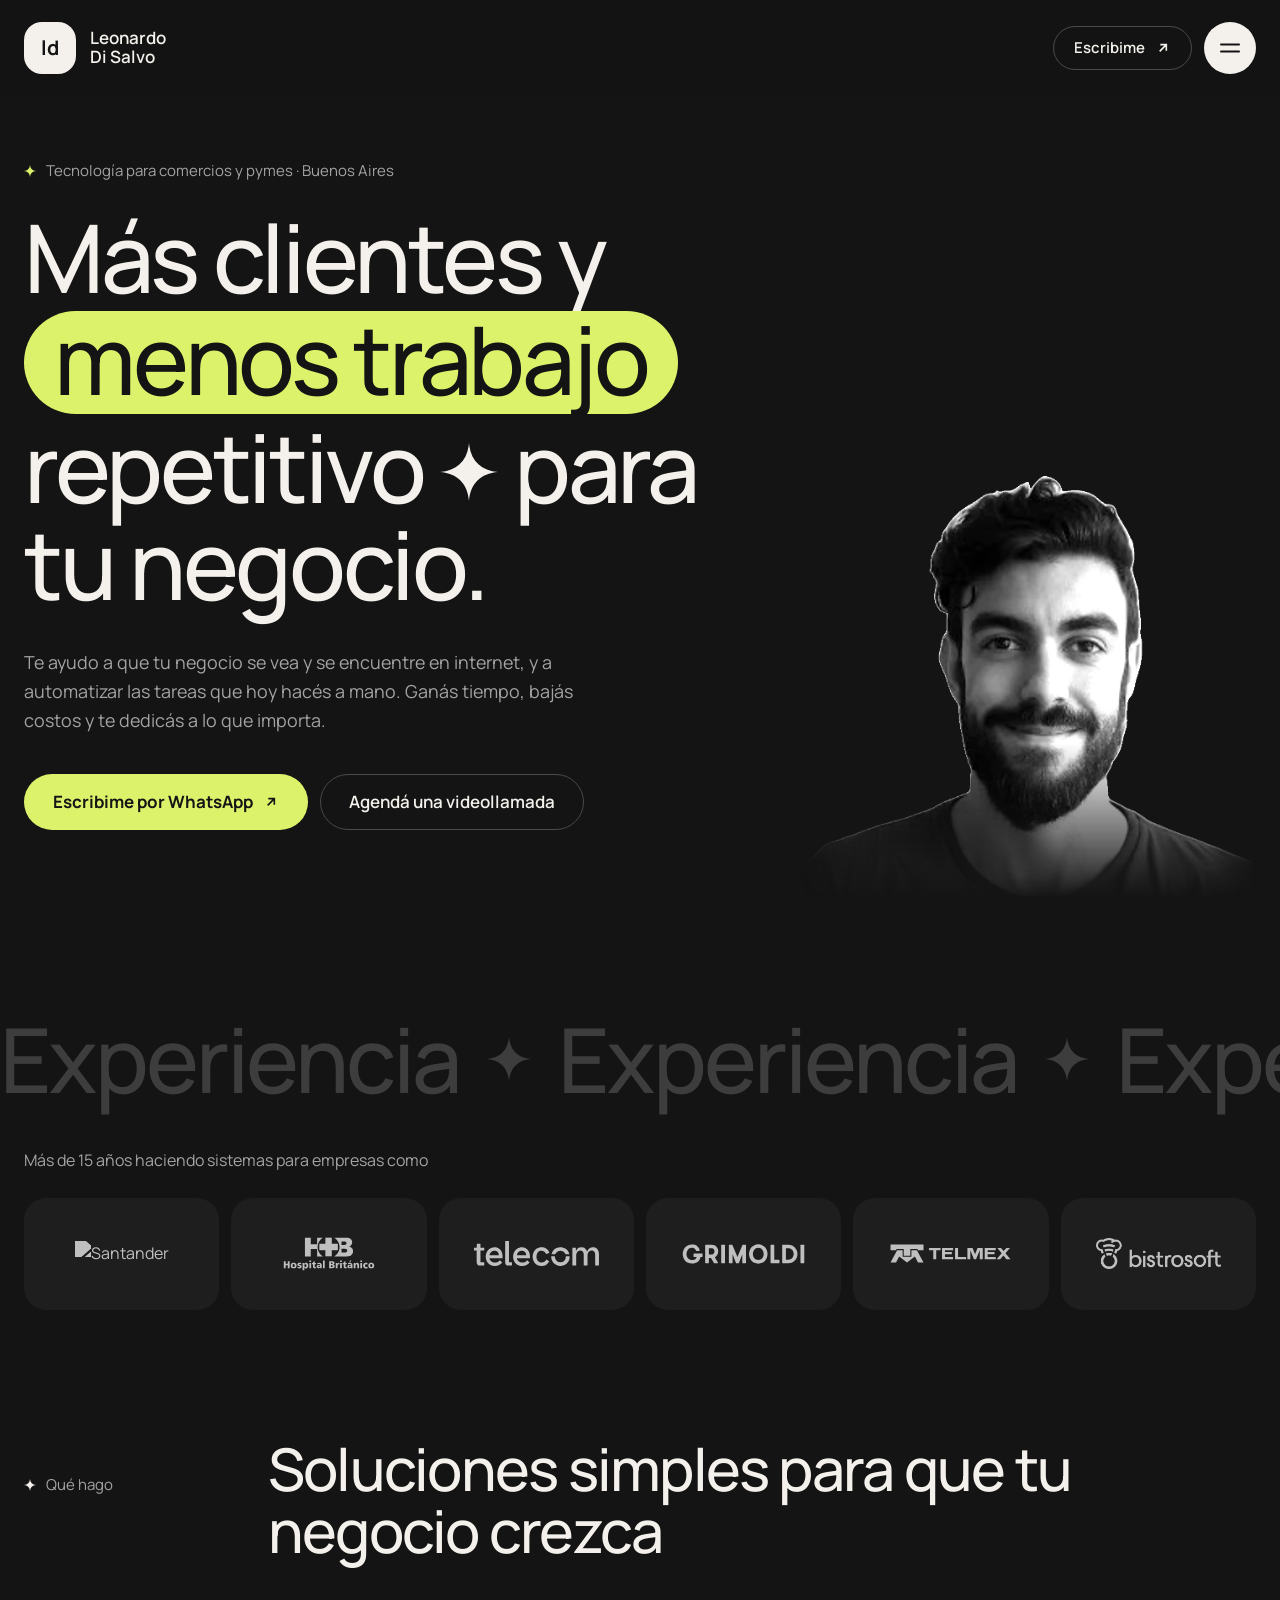
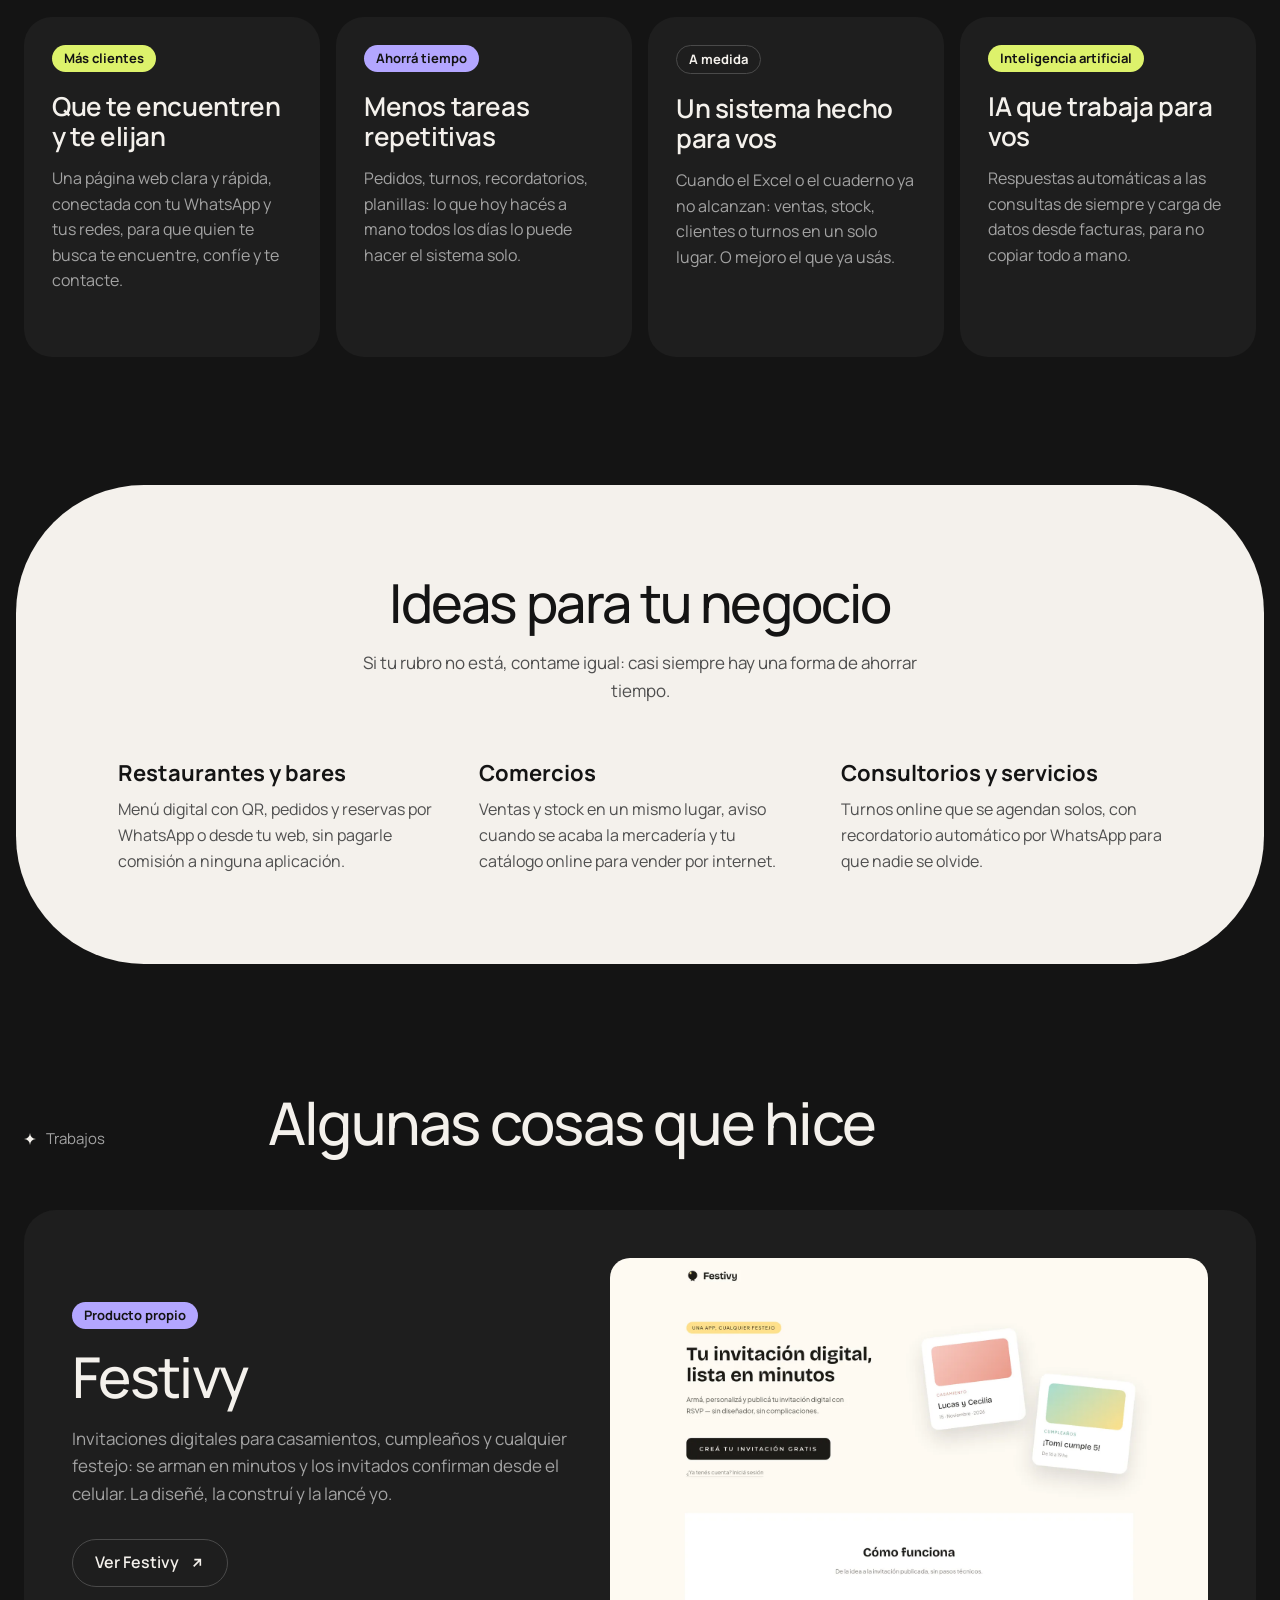
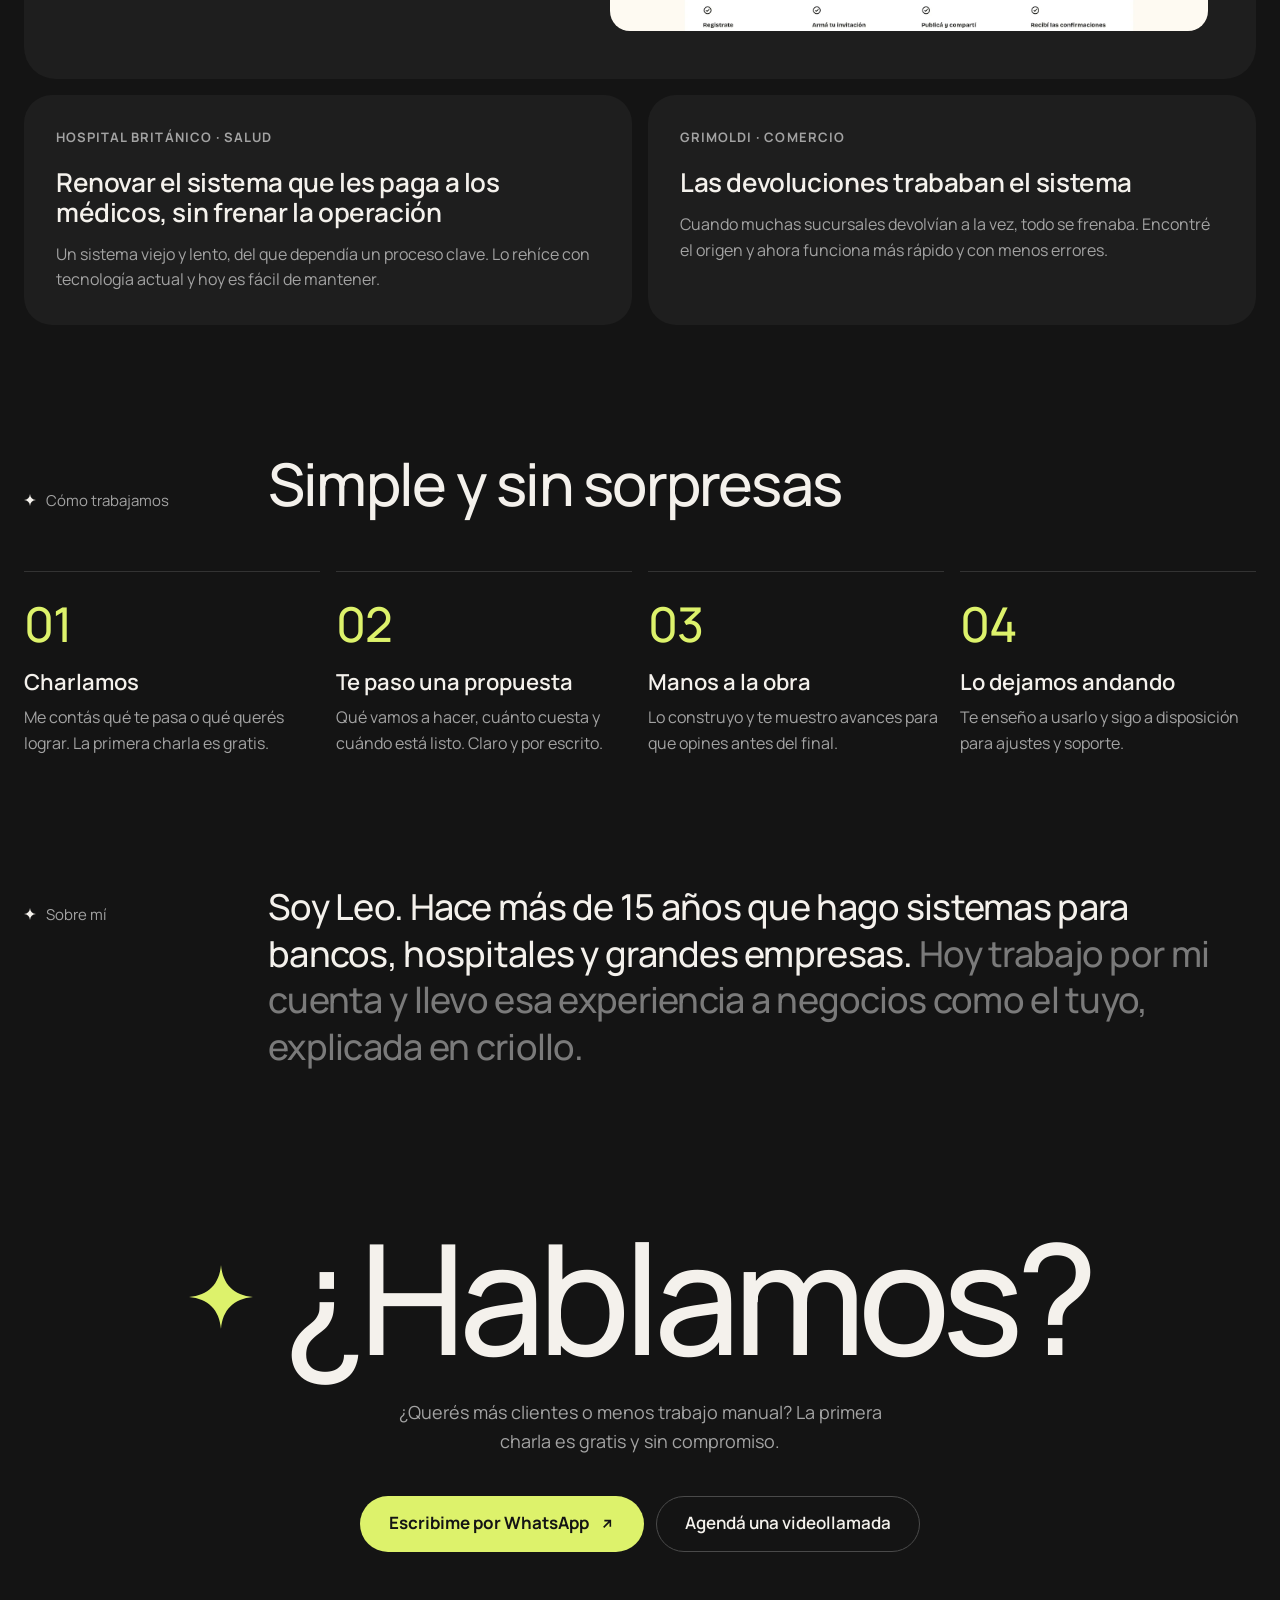
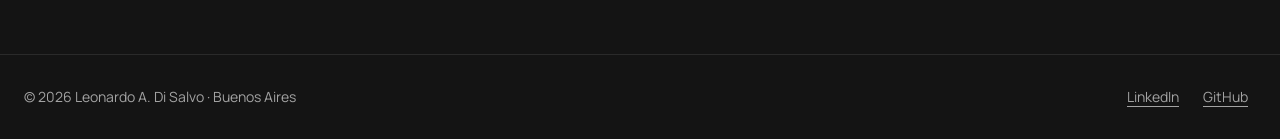
==== commit cb0a435e: "Saca el mail personal de la página El contacto queda en WhatsApp y la videollamada por Cal.com. El d" ====
--- a/index.html
+++ b/index.html
@@ -378,7 +378,6 @@
               >Agendá una videollamada</a
             >
           </div>
-          <p class="contact__email"><a data-link="email" href="#">ledisalvo@gmail.com</a></p>
         </div>
       </section>
     </main>
--- a/assets/css/site.css
+++ b/assets/css/site.css
@@ -860,22 +860,6 @@
   margin-top: 40px;
 }
 
-.contact__email {
-  margin-top: 28px;
-}
-
-.contact__email a {
-  display: inline-flex;
-  align-items: center;
-  min-height: var(--tap-min);
-  color: var(--color-text-secondary);
-  text-underline-offset: 4px;
-}
-
-.contact__email a:hover {
-  color: var(--color-text);
-}
-
 /* ===========================================================================
    FOOTER
    =========================================================================== */
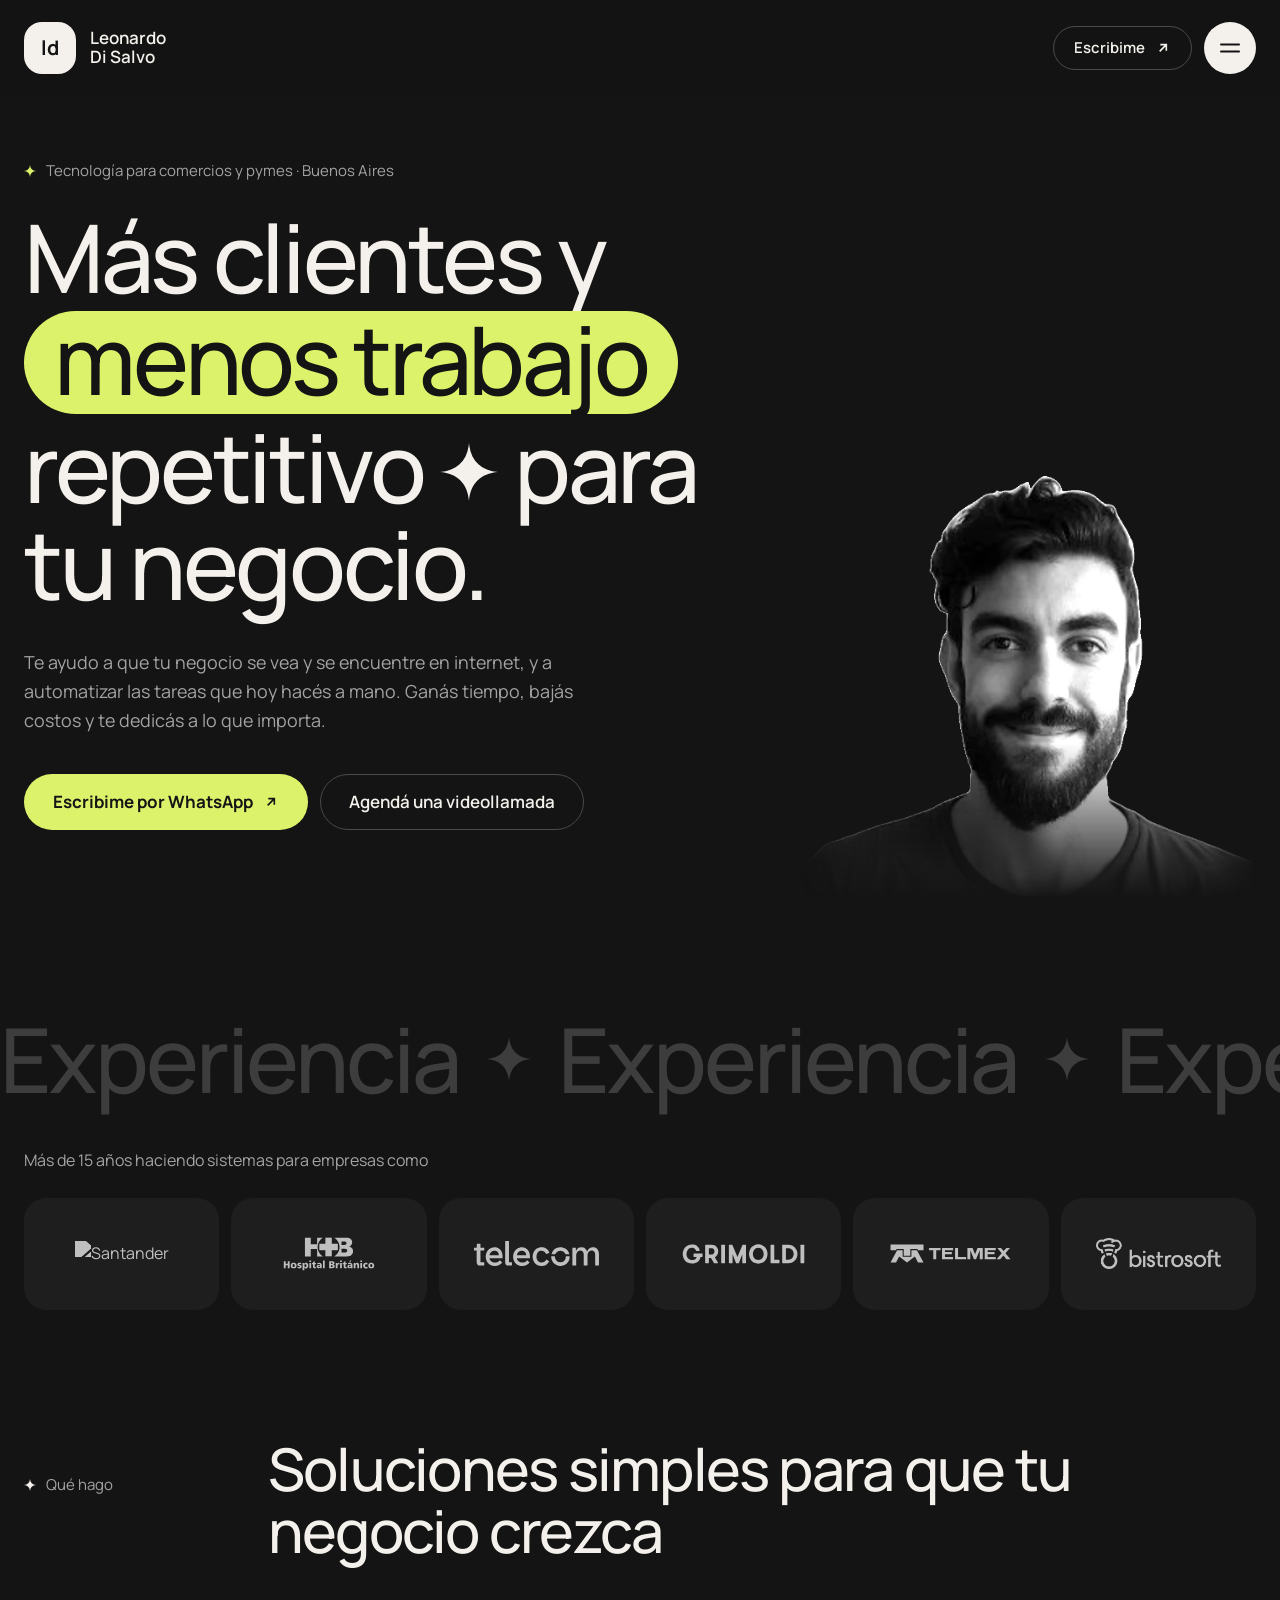
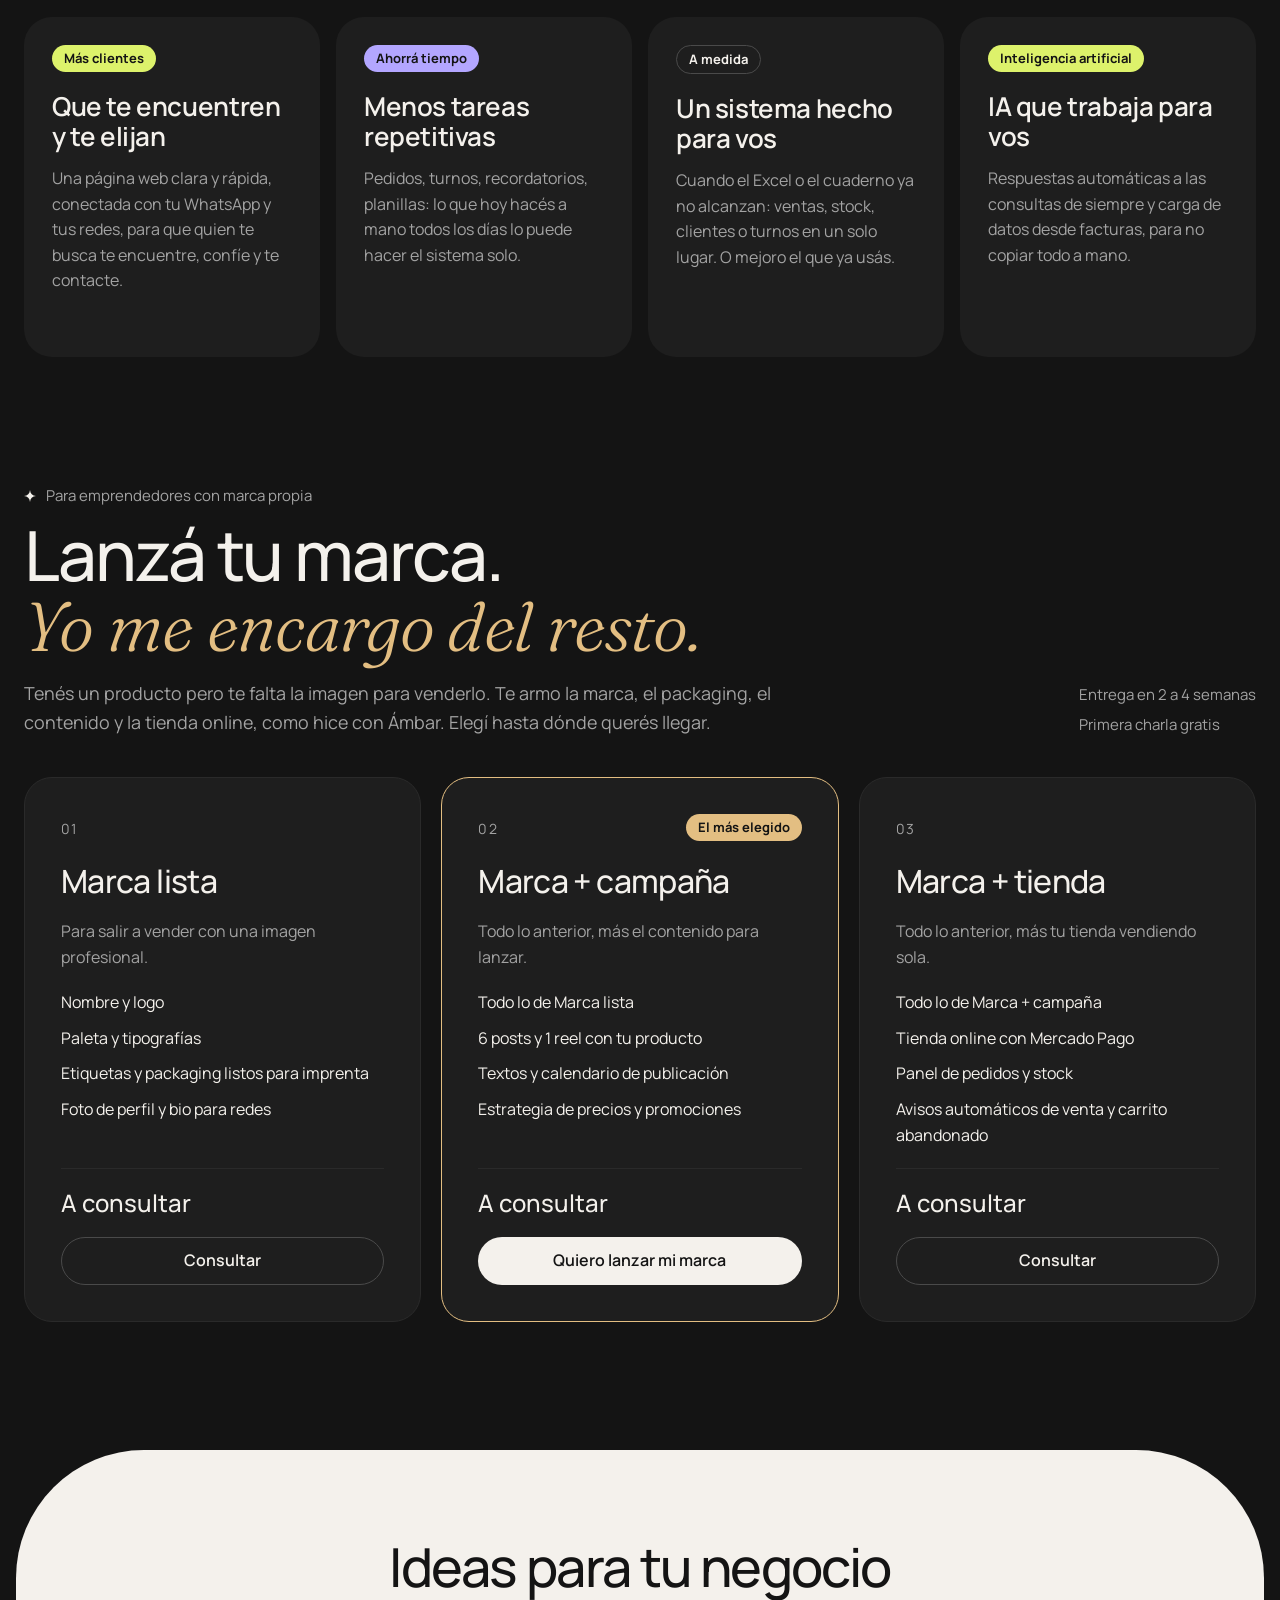
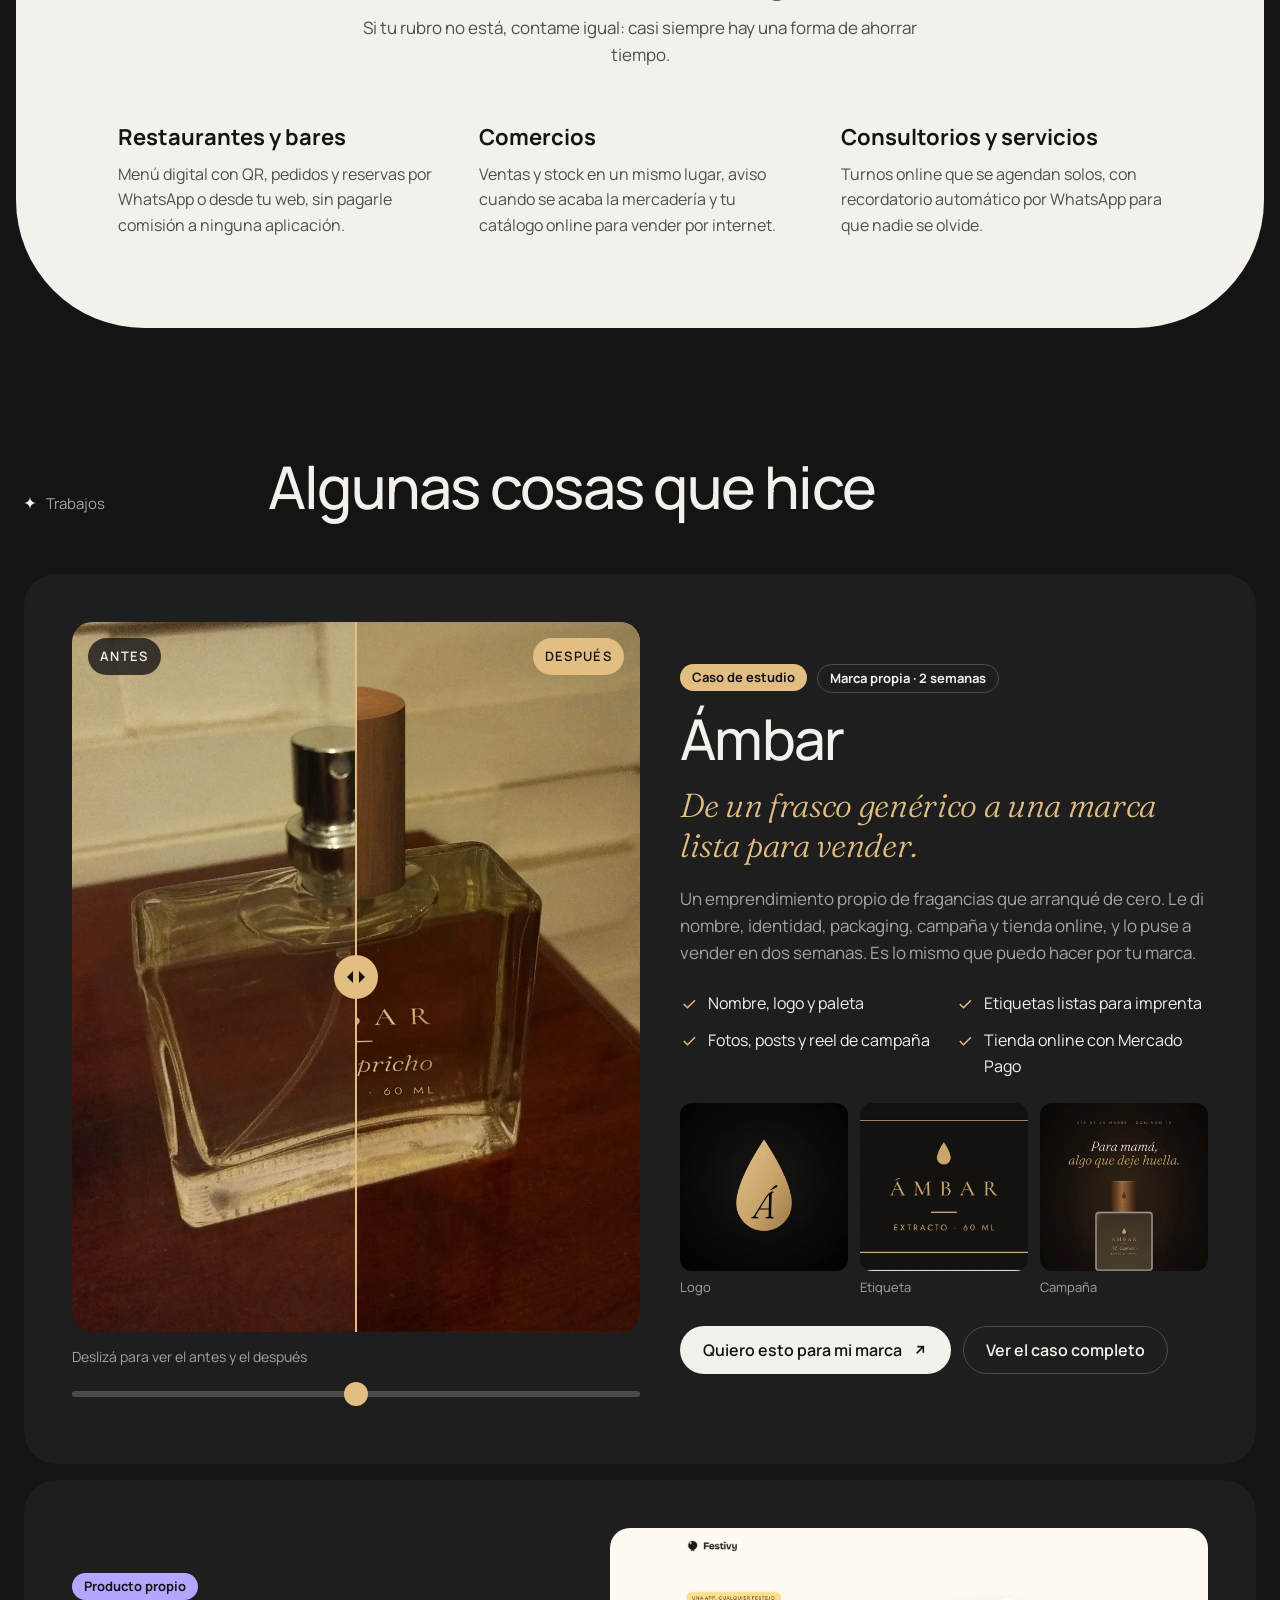
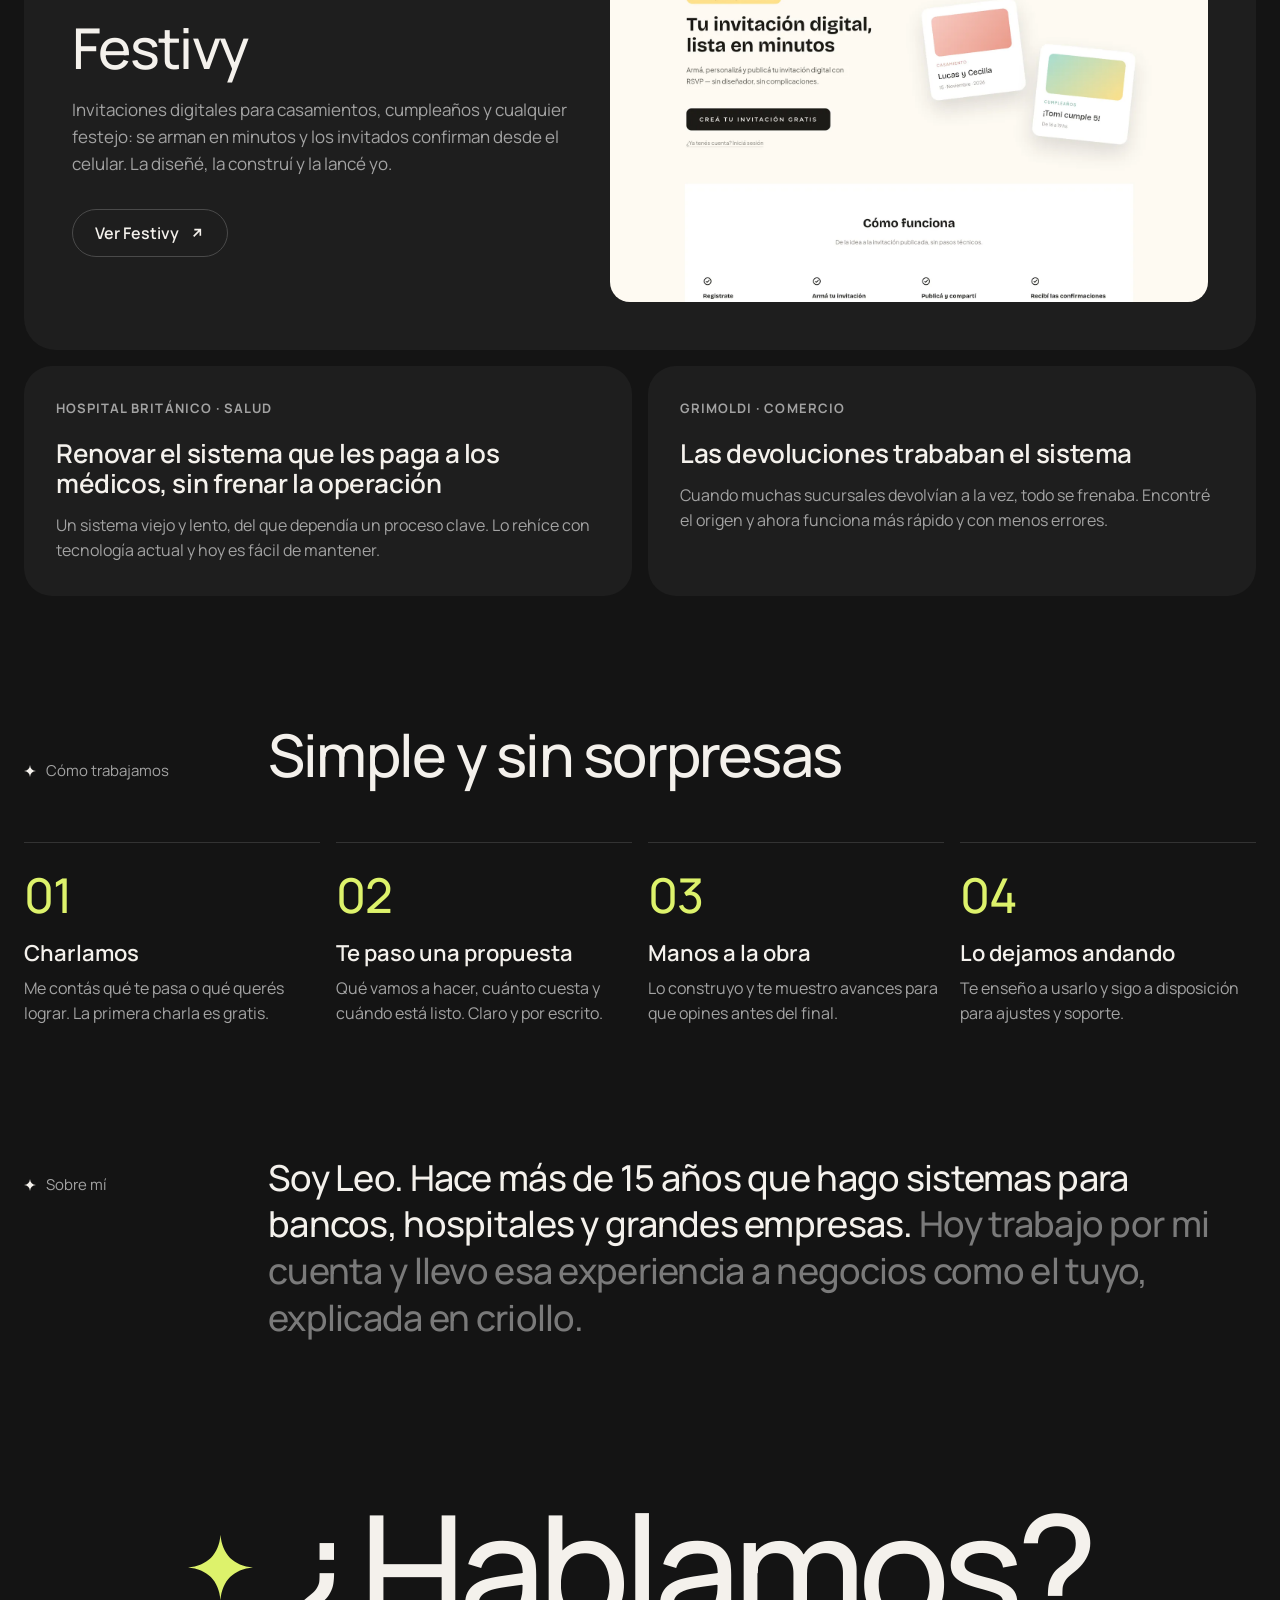
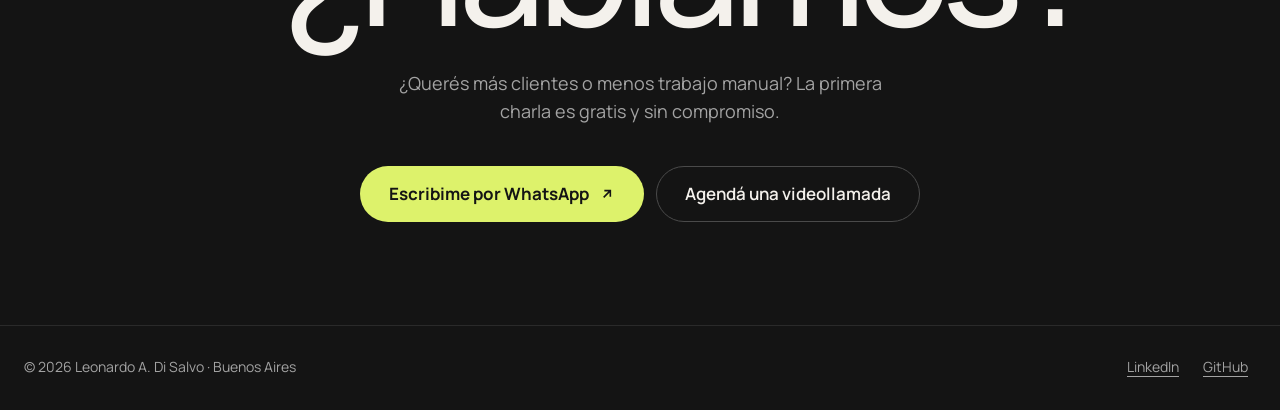
==== commit e53787e1: "Caso Ámbar con comparador antes/después y sección Lanzá tu marca - Trabajos: Ámbar como caso destaca" ====
--- a/index.html
+++ b/index.html
@@ -77,6 +77,7 @@
         <nav class="site-nav" id="site-nav" data-i18n-aria-label="nav.aria" aria-label="Navegación principal">
           <ul class="site-nav__list">
             <li><a href="#servicios" data-i18n="nav.services">Qué hago</a></li>
+            <li><a href="#lanza-tu-marca" data-i18n="nav.brand">Lanzá tu marca</a></li>
             <li><a href="#rubros" data-i18n="nav.ideas">Ideas para tu negocio</a></li>
             <li><a href="#trabajos" data-i18n="nav.work">Trabajos</a></li>
             <li><a href="#como-trabajo" data-i18n="nav.how">Cómo trabajamos</a></li>
@@ -215,6 +216,97 @@
         </div>
       </section>
 
+      <!-- =========================================  LANZÁ TU MARCA  ===== -->
+      <section class="section" id="lanza-tu-marca" aria-labelledby="brand-title">
+        <div class="wrap">
+          <header class="brand__head">
+            <div class="brand__intro">
+              <p class="label">
+                <span class="spark" aria-hidden="true"></span>
+                <span data-i18n="brand.label">Para emprendedores con marca propia</span>
+              </p>
+              <h2 class="brand__title" id="brand-title">
+                <span data-i18n="brand.title">Lanzá tu marca.</span>
+                <span class="serif-accent" data-i18n="brand.title_accent">Yo me encargo del resto.</span>
+              </h2>
+              <p class="brand__lead" data-i18n="brand.lead">
+                Tenés un producto pero te falta la imagen para venderlo. Te armo la marca, el packaging, el
+                contenido y la tienda online, como hice con Ámbar. Elegí hasta dónde querés llegar.
+              </p>
+            </div>
+            <ul class="brand__facts">
+              <li data-i18n="brand.fact_1">Entrega en 2 a 4 semanas</li>
+              <li data-i18n="brand.fact_2">Primera charla gratis</li>
+            </ul>
+          </header>
+
+          <ol class="plans">
+            <li class="plan">
+              <div class="plan__top">
+                <span class="plan__num" aria-hidden="true">01</span>
+              </div>
+              <h3 class="plan__name" data-i18n="brand.1_name">Marca lista</h3>
+              <p class="plan__desc" data-i18n="brand.1_desc">Para salir a vender con una imagen profesional.</p>
+              <ul class="plan__list">
+                <li data-i18n="brand.1_f1">Nombre y logo</li>
+                <li data-i18n="brand.1_f2">Paleta y tipografías</li>
+                <li data-i18n="brand.1_f3">Etiquetas y packaging listos para imprenta</li>
+                <li data-i18n="brand.1_f4">Foto de perfil y bio para redes</li>
+              </ul>
+              <div class="plan__price" data-price="brand">
+                <span class="plan__from" data-i18n="brand.from">Desde</span>
+                <span class="plan__amount">A consultar</span>
+              </div>
+              <a class="btn btn--outline" data-link="whatsapp" data-wa-msg="brand.1_wa" href="#contacto" target="_blank" rel="noopener" data-i18n-aria-label="brand.1_aria" aria-label="Consultar por el plan Marca lista"
+                ><span data-i18n="brand.cta_ask">Consultar</span></a
+              >
+            </li>
+            <li class="plan plan--featured">
+              <div class="plan__top">
+                <span class="plan__num" aria-hidden="true">02</span>
+                <span class="badge badge--gold" data-i18n="brand.featured">El más elegido</span>
+              </div>
+              <h3 class="plan__name" data-i18n="brand.2_name">Marca + campaña</h3>
+              <p class="plan__desc" data-i18n="brand.2_desc">Todo lo anterior, más el contenido para lanzar.</p>
+              <ul class="plan__list">
+                <li data-i18n="brand.2_f1">Todo lo de Marca lista</li>
+                <li data-i18n="brand.2_f2">6 posts y 1 reel con tu producto</li>
+                <li data-i18n="brand.2_f3">Textos y calendario de publicación</li>
+                <li data-i18n="brand.2_f4">Estrategia de precios y promociones</li>
+              </ul>
+              <div class="plan__price" data-price="campaign">
+                <span class="plan__from" data-i18n="brand.from">Desde</span>
+                <span class="plan__amount">A consultar</span>
+              </div>
+              <a class="btn btn--light" data-link="whatsapp" data-wa-msg="brand.2_wa" href="#contacto" target="_blank" rel="noopener"
+                ><span data-i18n="brand.cta_featured">Quiero lanzar mi marca</span></a
+              >
+            </li>
+            <li class="plan">
+              <div class="plan__top">
+                <span class="plan__num" aria-hidden="true">03</span>
+              </div>
+              <h3 class="plan__name" data-i18n="brand.3_name">Marca + tienda</h3>
+              <p class="plan__desc" data-i18n="brand.3_desc">Todo lo anterior, más tu tienda vendiendo sola.</p>
+              <ul class="plan__list">
+                <li data-i18n="brand.3_f1">Todo lo de Marca + campaña</li>
+                <li data-i18n="brand.3_f2">Tienda online con Mercado Pago</li>
+                <li data-i18n="brand.3_f3">Panel de pedidos y stock</li>
+                <li data-i18n="brand.3_f4">Avisos automáticos de venta y carrito abandonado</li>
+              </ul>
+              <div class="plan__price" data-price="store">
+                <span class="plan__from" data-i18n="brand.from">Desde</span>
+                <span class="plan__amount">A consultar</span>
+                <span class="plan__monthly" data-price-monthly="storeMonthly" hidden></span>
+              </div>
+              <a class="btn btn--outline" data-link="whatsapp" data-wa-msg="brand.3_wa" href="#contacto" target="_blank" rel="noopener" data-i18n-aria-label="brand.3_aria" aria-label="Consultar por el plan Marca + tienda"
+                ><span data-i18n="brand.cta_ask">Consultar</span></a
+              >
+            </li>
+          </ol>
+        </div>
+      </section>
+
       <!-- ================================================  RUBROS  ===== -->
       <section class="section section--tight" id="rubros" aria-labelledby="rubros-title">
         <div class="pill-panel">
@@ -257,6 +349,91 @@
             </p>
             <h2 class="section__title" id="trabajos-title" data-i18n="cases.title">Algunas cosas que hice</h2>
           </header>
+
+          <article class="feature feature--case" id="caso-ambar">
+            <div class="compare" data-compare>
+              <div class="compare__media">
+                <img
+                  class="compare__img"
+                  data-img="ambar_before"
+                  src="images/casos/ambar/antes.webp"
+                  width="960"
+                  height="1200"
+                  loading="lazy"
+                  alt="Antes: frasco de vidrio genérico, sin marca"
+                  data-i18n-alt="ambar.before_alt"
+                />
+                <img
+                  class="compare__img compare__img--after"
+                  data-img="ambar_after"
+                  src="images/casos/ambar/despues.webp"
+                  width="960"
+                  height="1200"
+                  loading="lazy"
+                  alt="Después: el mismo frasco con la etiqueta de Ámbar y tapa de madera"
+                  data-i18n-alt="ambar.after_alt"
+                />
+                <span class="compare__line" aria-hidden="true"></span>
+                <span class="compare__handle" aria-hidden="true"></span>
+                <span class="compare__tag" aria-hidden="true" data-i18n="ambar.tag_before">Antes</span>
+                <span class="compare__tag compare__tag--after" aria-hidden="true" data-i18n="ambar.tag_after">Después</span>
+              </div>
+              <label class="compare__control">
+                <span data-i18n="ambar.compare_label">Deslizá para ver el antes y el después</span>
+                <input type="range" min="0" max="100" step="1" value="50" />
+              </label>
+            </div>
+
+            <div class="feature__body">
+              <div class="badges">
+                <span class="badge badge--gold" data-i18n="ambar.tag_case">Caso de estudio</span>
+                <span class="badge badge--outline" data-i18n="ambar.tag_meta">Marca propia · 2 semanas</span>
+              </div>
+              <h3 class="feature__title">Ámbar</h3>
+              <p class="serif-accent feature__tagline" data-i18n="ambar.tagline">
+                De un frasco genérico a una marca lista para vender.
+              </p>
+              <p class="feature__text" data-i18n="ambar.body">
+                Un emprendimiento propio de fragancias que arranqué de cero. Le di nombre, identidad, packaging,
+                campaña y tienda online, y lo puse a vender en dos semanas. Es lo mismo que puedo hacer por tu
+                marca.
+              </p>
+              <ul class="checks">
+                <li><span class="check" aria-hidden="true"></span><span data-i18n="ambar.check_1">Nombre, logo y paleta</span></li>
+                <li><span class="check" aria-hidden="true"></span><span data-i18n="ambar.check_2">Etiquetas listas para imprenta</span></li>
+                <li><span class="check" aria-hidden="true"></span><span data-i18n="ambar.check_3">Fotos, posts y reel de campaña</span></li>
+                <li><span class="check" aria-hidden="true"></span><span data-i18n="ambar.check_4">Tienda online con Mercado Pago</span></li>
+              </ul>
+              <ul class="thumbs">
+                <li>
+                  <figure>
+                    <img data-img="ambar_logo" src="images/casos/ambar/logo.webp" width="600" height="600" loading="lazy" alt="Logo de Ámbar: una gota dorada con la Á" data-i18n-alt="ambar.logo_alt" />
+                    <figcaption data-i18n="ambar.thumb_logo">Logo</figcaption>
+                  </figure>
+                </li>
+                <li>
+                  <figure>
+                    <img data-img="ambar_label" src="images/casos/ambar/etiqueta.webp" width="637" height="519" loading="lazy" alt="Etiqueta negra con marco dorado" data-i18n-alt="ambar.label_alt" />
+                    <figcaption data-i18n="ambar.thumb_label">Etiqueta</figcaption>
+                  </figure>
+                </li>
+                <li>
+                  <figure>
+                    <img class="thumbs__top" data-img="ambar_campaign" src="images/casos/ambar/campana.webp" width="600" height="750" loading="lazy" alt="Post de campaña para el Día de la Madre" data-i18n-alt="ambar.campaign_alt" />
+                    <figcaption data-i18n="ambar.thumb_campaign">Campaña</figcaption>
+                  </figure>
+                </li>
+              </ul>
+              <div class="actions">
+                <a class="btn btn--light" data-link="whatsapp" data-wa-msg="ambar.wa_message" href="#contacto" target="_blank" rel="noopener"
+                  ><span data-i18n="ambar.cta">Quiero esto para mi marca</span> <span class="arrow" aria-hidden="true"></span
+                ></a>
+                <a class="btn btn--outline" data-link="ambar" href="https://www.ambarperfumes.com.ar/" target="_blank" rel="noopener"
+                  ><span data-i18n="ambar.cta_case">Ver el caso completo</span></a
+                >
+              </div>
+            </div>
+          </article>
 
           <article class="feature">
             <div class="feature__body">
--- a/assets/css/fonts.css
+++ b/assets/css/fonts.css
@@ -3,9 +3,11 @@
    Sin request a terceros: el preload del woff2 crítico en index.html es real
    y no hay CSS externo bloqueando el render.
 
-   Manrope → todo el sitio (titulares 500, cuerpo 400, UI 600-700).
+   Manrope  → todo el sitio (titulares 500, cuerpo 400, UI 600-700).
+   Fraunces → solo cursiva 300, para los remates en dorado ("Yo me encargo
+              del resto.", el subtítulo del caso Ámbar).
 
-   Es una fuente variable: un archivo por subset cubre todo el rango de pesos.
+   Manrope es variable: un archivo por subset cubre todo el rango de pesos.
 --------------------------------------------------------------------------- */
 
 @font-face {
@@ -25,3 +27,21 @@
   src: url('../fonts/manrope-latin-ext.woff2') format('woff2');
   unicode-range: U+0100-02BA, U+02BD-02C5, U+02C7-02CC, U+02CE-02D7, U+02DD-02FF, U+0304, U+0308, U+0329, U+1D00-1DBF, U+1E00-1E9F, U+1EF2-1EFF, U+2020, U+20A0-20AB, U+20AD-20C4, U+2113, U+2C60-2C7F, U+A720-A7FF;
 }
+
+@font-face {
+  font-family: 'Fraunces';
+  font-style: italic;
+  font-weight: 300;
+  font-display: swap;
+  src: url('../fonts/fraunces-italic-latin.woff2') format('woff2');
+  unicode-range: U+0000-00FF, U+0131, U+0152-0153, U+02BB-02BC, U+02C6, U+02DA, U+02DC, U+0304, U+0308, U+0329, U+2000-206F, U+20AC, U+2122, U+2191, U+2193, U+2212, U+2215, U+FEFF, U+FFFD;
+}
+
+@font-face {
+  font-family: 'Fraunces';
+  font-style: italic;
+  font-weight: 300;
+  font-display: swap;
+  src: url('../fonts/fraunces-italic-latin-ext.woff2') format('woff2');
+  unicode-range: U+0100-02BA, U+02BD-02C5, U+02C7-02CC, U+02CE-02D7, U+02DD-02FF, U+0304, U+0308, U+0329, U+1D00-1DBF, U+1E00-1E9F, U+1EF2-1EFF, U+2020, U+20A0-20AB, U+20AD-20C4, U+2113, U+2C60-2C7F, U+A720-A7FF;
+}
--- a/assets/css/site.css
+++ b/assets/css/site.css
@@ -23,6 +23,7 @@
   --color-accent: #ddf26b;       /* lima: único acento */
   --color-accent-hover: #e9f99a;
   --color-alt: #b3a6ff;          /* violeta: solo en badges */
+  --color-gold: #e3be82;         /* dorado: marca propia (Ámbar, Lanzá tu marca) */
   --color-on-accent: #141414;
   --color-light: #f4f1ec;        /* bloque claro en píldora */
   --color-light-text: #141414;
@@ -30,6 +31,7 @@
 
   /* Tipografía */
   --font: 'Manrope', ui-sans-serif, system-ui, -apple-system, 'Segoe UI', sans-serif;
+  --font-serif: 'Fraunces', ui-serif, Georgia, serif; /* solo cursiva 300 */
 
   /* Forma */
   --radius-card: 28px;
@@ -50,6 +52,7 @@
 
   /* Íconos dibujados con mask: estrellita de 4 puntas y flecha ↗ */
   --icon-spark: url("data:image/svg+xml,%3Csvg xmlns='http://www.w3.org/2000/svg' viewBox='0 0 24 24'%3E%3Cpath d='M12 0C12.6 7.2 16.8 11.4 24 12 16.8 12.6 12.6 16.8 12 24 11.4 16.8 7.2 12.6 0 12 7.2 11.4 11.4 7.2 12 0Z'/%3E%3C/svg%3E");
+  --icon-check: url("data:image/svg+xml,%3Csvg xmlns='http://www.w3.org/2000/svg' viewBox='0 0 24 24' fill='none' stroke='%23000' stroke-width='2'%3E%3Cpath d='M5 12l5 5L20 7'/%3E%3C/svg%3E");
   --icon-arrow: url("data:image/svg+xml,%3Csvg xmlns='http://www.w3.org/2000/svg' viewBox='0 0 24 24' fill='none' stroke='%23000' stroke-width='2.4'%3E%3Cpath d='M7 17 17 7M8 7h9v9'/%3E%3C/svg%3E");
 }
 
@@ -824,6 +827,405 @@
 }
 
 /* ===========================================================================
+   MARCA PROPIA: piezas compartidas por "Lanzá tu marca" y el caso Ámbar.
+   El dorado y la Fraunces cursiva aparecen solo acá: es el acento de lo que
+   tiene que ver con marcas, no reemplaza al lima del resto del sitio.
+   =========================================================================== */
+
+/* Remate en cursiva dorada: "Yo me encargo del resto." */
+.serif-accent {
+  font-family: var(--font-serif);
+  font-style: italic;
+  font-weight: 300;
+  letter-spacing: -0.01em;
+  color: var(--color-gold);
+}
+
+.badge--gold {
+  background: var(--color-gold);
+  color: var(--color-on-accent);
+}
+
+.badges {
+  display: flex;
+  flex-wrap: wrap;
+  gap: 10px;
+}
+
+/* Botón claro: el CTA principal dentro de bloques donde el lima competiría
+   con el dorado. */
+.btn--light {
+  background: var(--color-text);
+  color: var(--color-bg);
+}
+
+.btn--light:hover {
+  background: #ffffff;
+}
+
+/* ===========================================================================
+   LANZÁ TU MARCA: encabezado + tres planes
+   =========================================================================== */
+
+.brand__head {
+  display: flex;
+  flex-wrap: wrap;
+  align-items: flex-end;
+  justify-content: space-between;
+  gap: 24px 48px;
+  margin-bottom: 40px;
+}
+
+.brand__intro {
+  flex: 1 1 560px;
+  max-width: 780px;
+  min-width: 0;
+}
+
+.brand__title {
+  margin-top: 14px;
+  font-size: clamp(44px, 5.4vw, 76px);
+  font-weight: 500;
+  line-height: 1.02;
+  letter-spacing: -0.03em;
+}
+
+.brand__title > span {
+  display: block;
+}
+
+.brand__lead {
+  margin-top: 18px;
+  font-size: clamp(17px, 1.4vw, 19px);
+  color: var(--color-text-secondary);
+}
+
+.brand__facts {
+  display: flex;
+  flex-direction: column;
+  gap: 6px;
+  font-size: 15px;
+  color: var(--color-text-secondary);
+}
+
+.plans {
+  display: grid;
+  grid-template-columns: repeat(auto-fit, minmax(290px, 1fr));
+  gap: 20px;
+}
+
+.plan {
+  display: flex;
+  flex-direction: column;
+  gap: 20px;
+  padding: clamp(28px, 3vw, 36px);
+  border: 1px solid var(--color-line);
+  border-radius: var(--radius-card);
+  background: var(--color-surface);
+}
+
+.plan--featured {
+  border-color: var(--color-gold);
+}
+
+.plan__top {
+  display: flex;
+  align-items: center;
+  justify-content: space-between;
+  min-height: 30px;
+}
+
+.plan__num {
+  font-size: 14px;
+  letter-spacing: 0.1em;
+  color: var(--color-text-secondary);
+}
+
+.plan__name {
+  font-size: 32px;
+  font-weight: 500;
+  line-height: 1.1;
+  letter-spacing: -0.02em;
+}
+
+.plan__desc {
+  color: var(--color-text-secondary);
+}
+
+.plan__list {
+  display: flex;
+  flex-direction: column;
+  gap: 10px;
+  color: var(--color-text);
+}
+
+/* Empuja precio y botón al pie: las tres tarjetas cierran a la misma altura. */
+.plan__price {
+  display: flex;
+  flex-wrap: wrap;
+  align-items: baseline;
+  gap: 4px 10px;
+  margin-top: auto;
+  padding-top: 20px;
+  border-top: 1px solid var(--color-line);
+}
+
+.plan__from {
+  flex-basis: 100%;
+  font-size: 14px;
+  color: var(--color-text-secondary);
+}
+
+.plan__amount {
+  font-size: 32px;
+  font-weight: 600;
+  line-height: 1.15;
+}
+
+.plan__monthly {
+  font-size: 16px;
+  color: var(--color-text-secondary);
+}
+
+/* Sin precio cargado: "A consultar", sin "Desde". */
+.plan__price.is-ask .plan__from {
+  display: none;
+}
+
+.plan__price.is-ask .plan__amount {
+  font-size: 24px;
+  font-weight: 500;
+}
+
+.plan .btn {
+  width: 100%;
+}
+
+/* ===========================================================================
+   CASO ÁMBAR: comparador antes/después + detalle
+   =========================================================================== */
+
+.feature + .feature {
+  margin-top: 16px;
+}
+
+/* Si se llega por ancla (#caso-ambar), que el header fijo no lo tape. */
+.feature[id] {
+  scroll-margin-top: calc(var(--header-h) + 16px);
+}
+
+.feature__tagline {
+  margin-top: 18px;
+  font-size: clamp(26px, 2.6vw, 34px);
+  line-height: 1.2;
+}
+
+.feature--case .feature__title {
+  margin-top: 18px;
+}
+
+.feature--case .feature__text {
+  margin-bottom: 24px;
+}
+
+/* --- Comparador ---------------------------------------------------------- */
+.compare {
+  --pos: 50%;
+  flex: 1 1 420px;
+  min-width: 0;
+  display: flex;
+  flex-direction: column;
+  gap: 14px;
+}
+
+.compare__media {
+  position: relative;
+  aspect-ratio: 4 / 5;
+  overflow: hidden;
+  border-radius: 20px;
+  background: #0e0e0e;
+}
+
+.compare__img {
+  position: absolute;
+  inset: 0;
+  width: 100%;
+  height: 100%;
+  object-fit: cover;
+}
+
+/* El después se recorta desde la izquierda hasta --pos */
+.compare__img--after {
+  clip-path: inset(0 0 0 var(--pos));
+}
+
+.compare__line {
+  position: absolute;
+  top: 0;
+  bottom: 0;
+  left: var(--pos);
+  width: 2px;
+  background: var(--color-gold);
+  transform: translateX(-1px);
+}
+
+.compare__handle {
+  position: absolute;
+  top: 50%;
+  left: var(--pos);
+  width: 44px;
+  height: 44px;
+  border-radius: 50%;
+  background: var(--color-gold);
+  transform: translate(-50%, -50%);
+}
+
+/* Flechas ↔ dibujadas con dos triángulos */
+.compare__handle::before,
+.compare__handle::after {
+  content: '';
+  position: absolute;
+  top: 50%;
+  border: 6px solid transparent;
+  transform: translateY(-50%);
+}
+
+.compare__handle::before {
+  left: 7px;
+  border-right-color: var(--color-on-accent);
+}
+
+.compare__handle::after {
+  right: 7px;
+  border-left-color: var(--color-on-accent);
+}
+
+.compare__tag {
+  position: absolute;
+  top: 16px;
+  left: 16px;
+  padding: 8px 12px;
+  border-radius: var(--radius-pill);
+  background: rgb(20 20 20 / 78%);
+  font-size: 13px;
+  font-weight: 600;
+  letter-spacing: 0.1em;
+  text-transform: uppercase;
+}
+
+.compare__tag--after {
+  left: auto;
+  right: 16px;
+  background: var(--color-gold);
+  color: var(--color-on-accent);
+}
+
+/* Control real: un input range con estilo propio (pista oscura, botón dorado) */
+.compare__control {
+  display: flex;
+  flex-direction: column;
+  gap: 4px;
+  font-size: 14px;
+  color: var(--color-text-secondary);
+}
+
+.compare__control input {
+  width: 100%;
+  min-height: var(--tap-min);
+  margin: 0;
+  background: transparent;
+  accent-color: var(--color-gold);
+  cursor: ew-resize;
+  appearance: none;
+}
+
+.compare__control input::-webkit-slider-runnable-track {
+  height: 6px;
+  border-radius: var(--radius-pill);
+  background: var(--color-line-strong);
+}
+
+.compare__control input::-webkit-slider-thumb {
+  width: 24px;
+  height: 24px;
+  margin-top: -9px;
+  border: 0;
+  border-radius: 50%;
+  background: var(--color-gold);
+  appearance: none;
+}
+
+.compare__control input::-moz-range-track {
+  height: 6px;
+  border-radius: var(--radius-pill);
+  background: var(--color-line-strong);
+}
+
+.compare__control input::-moz-range-thumb {
+  width: 24px;
+  height: 24px;
+  border: 0;
+  border-radius: 50%;
+  background: var(--color-gold);
+}
+
+.compare__control input:focus-visible {
+  outline-color: var(--color-gold);
+}
+
+/* --- Checklist y miniaturas --------------------------------------------- */
+.checks {
+  display: grid;
+  grid-template-columns: repeat(auto-fit, minmax(220px, 1fr));
+  gap: 12px 24px;
+  margin-bottom: 24px;
+}
+
+.checks li {
+  display: flex;
+  align-items: flex-start;
+  gap: 10px;
+}
+
+.check {
+  width: 18px;
+  height: 18px;
+  flex: none;
+  margin-top: 4px;
+  background: var(--color-gold);
+  mask: var(--icon-check) center / contain no-repeat;
+}
+
+.thumbs {
+  display: grid;
+  grid-template-columns: repeat(3, minmax(0, 1fr));
+  gap: 12px;
+  margin-bottom: 28px;
+}
+
+.thumbs figure {
+  display: flex;
+  flex-direction: column;
+  gap: 6px;
+}
+
+.thumbs img {
+  width: 100%;
+  aspect-ratio: 1;
+  object-fit: cover;
+  border-radius: 12px;
+}
+
+.thumbs .thumbs__top {
+  object-position: top;
+}
+
+.thumbs figcaption {
+  font-size: 13px;
+  color: var(--color-text-secondary);
+}
+
+/* ===========================================================================
    CONTACTO
    =========================================================================== */
 
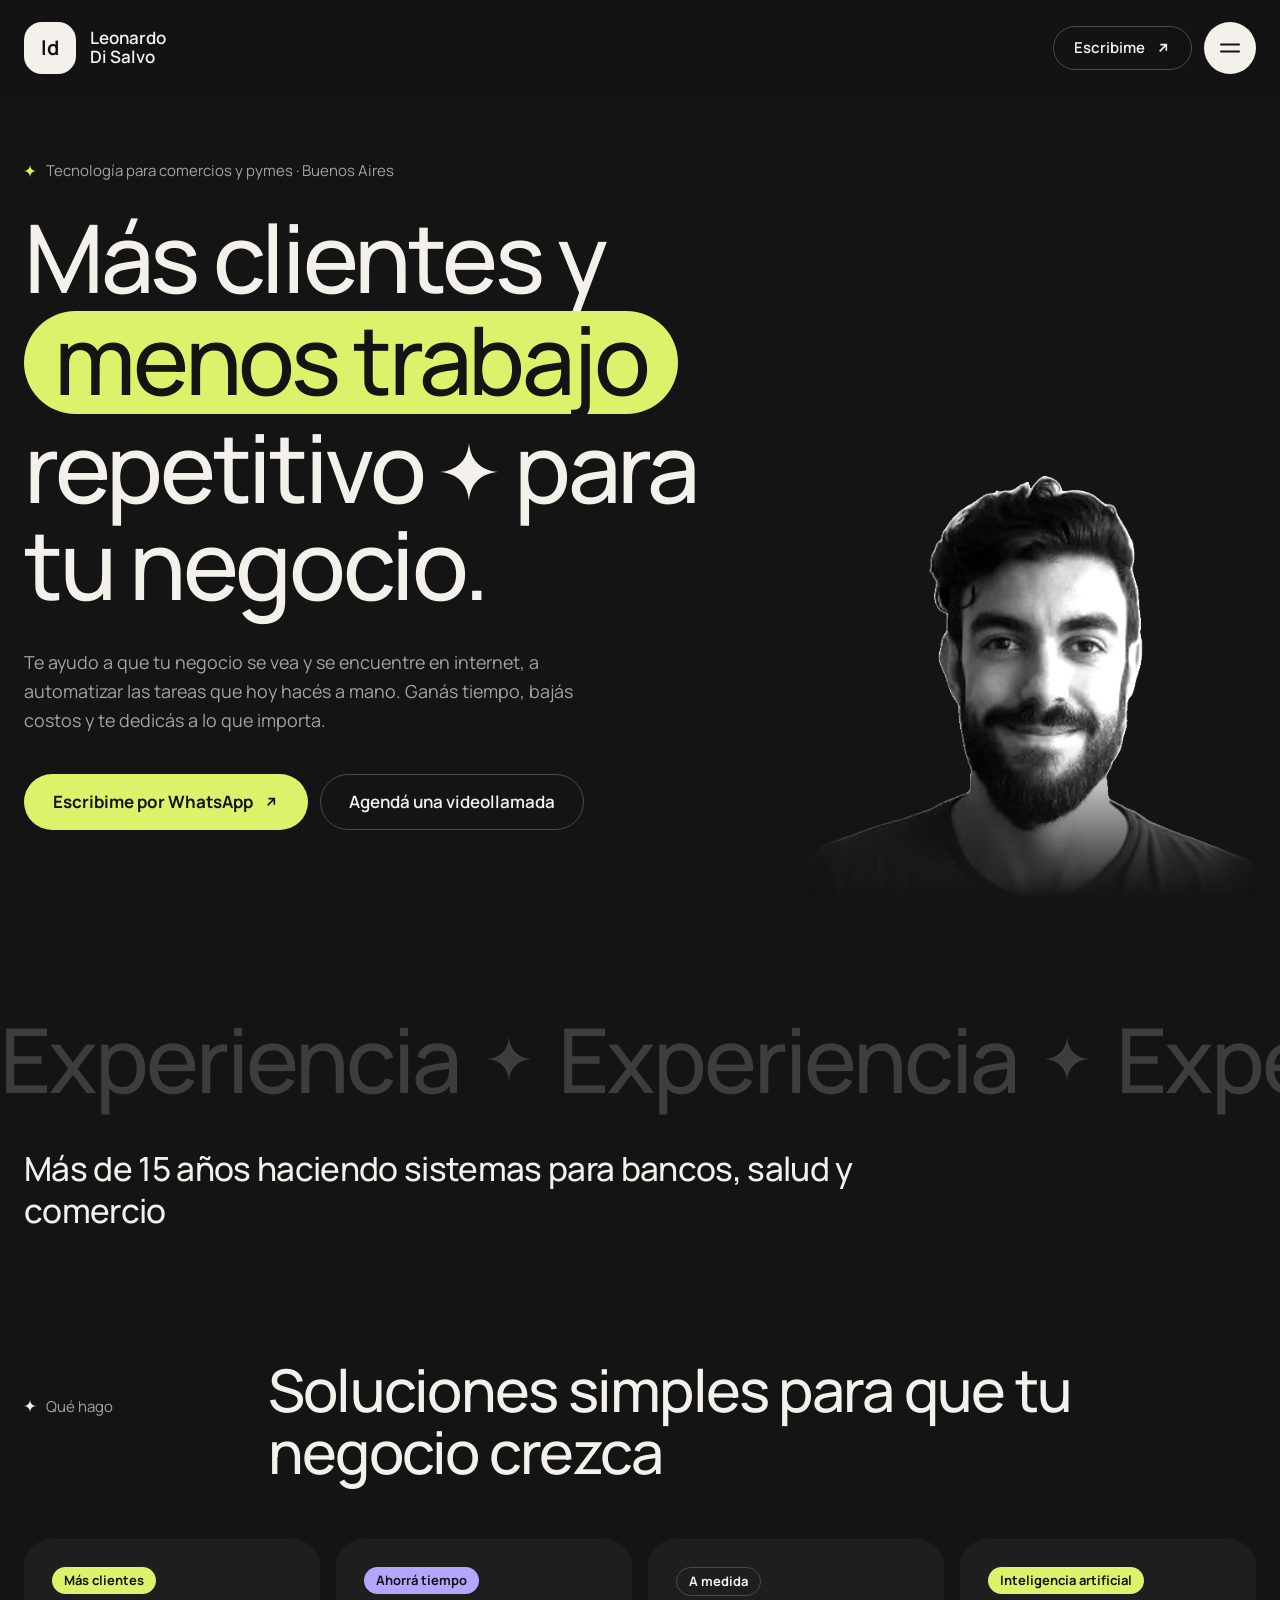
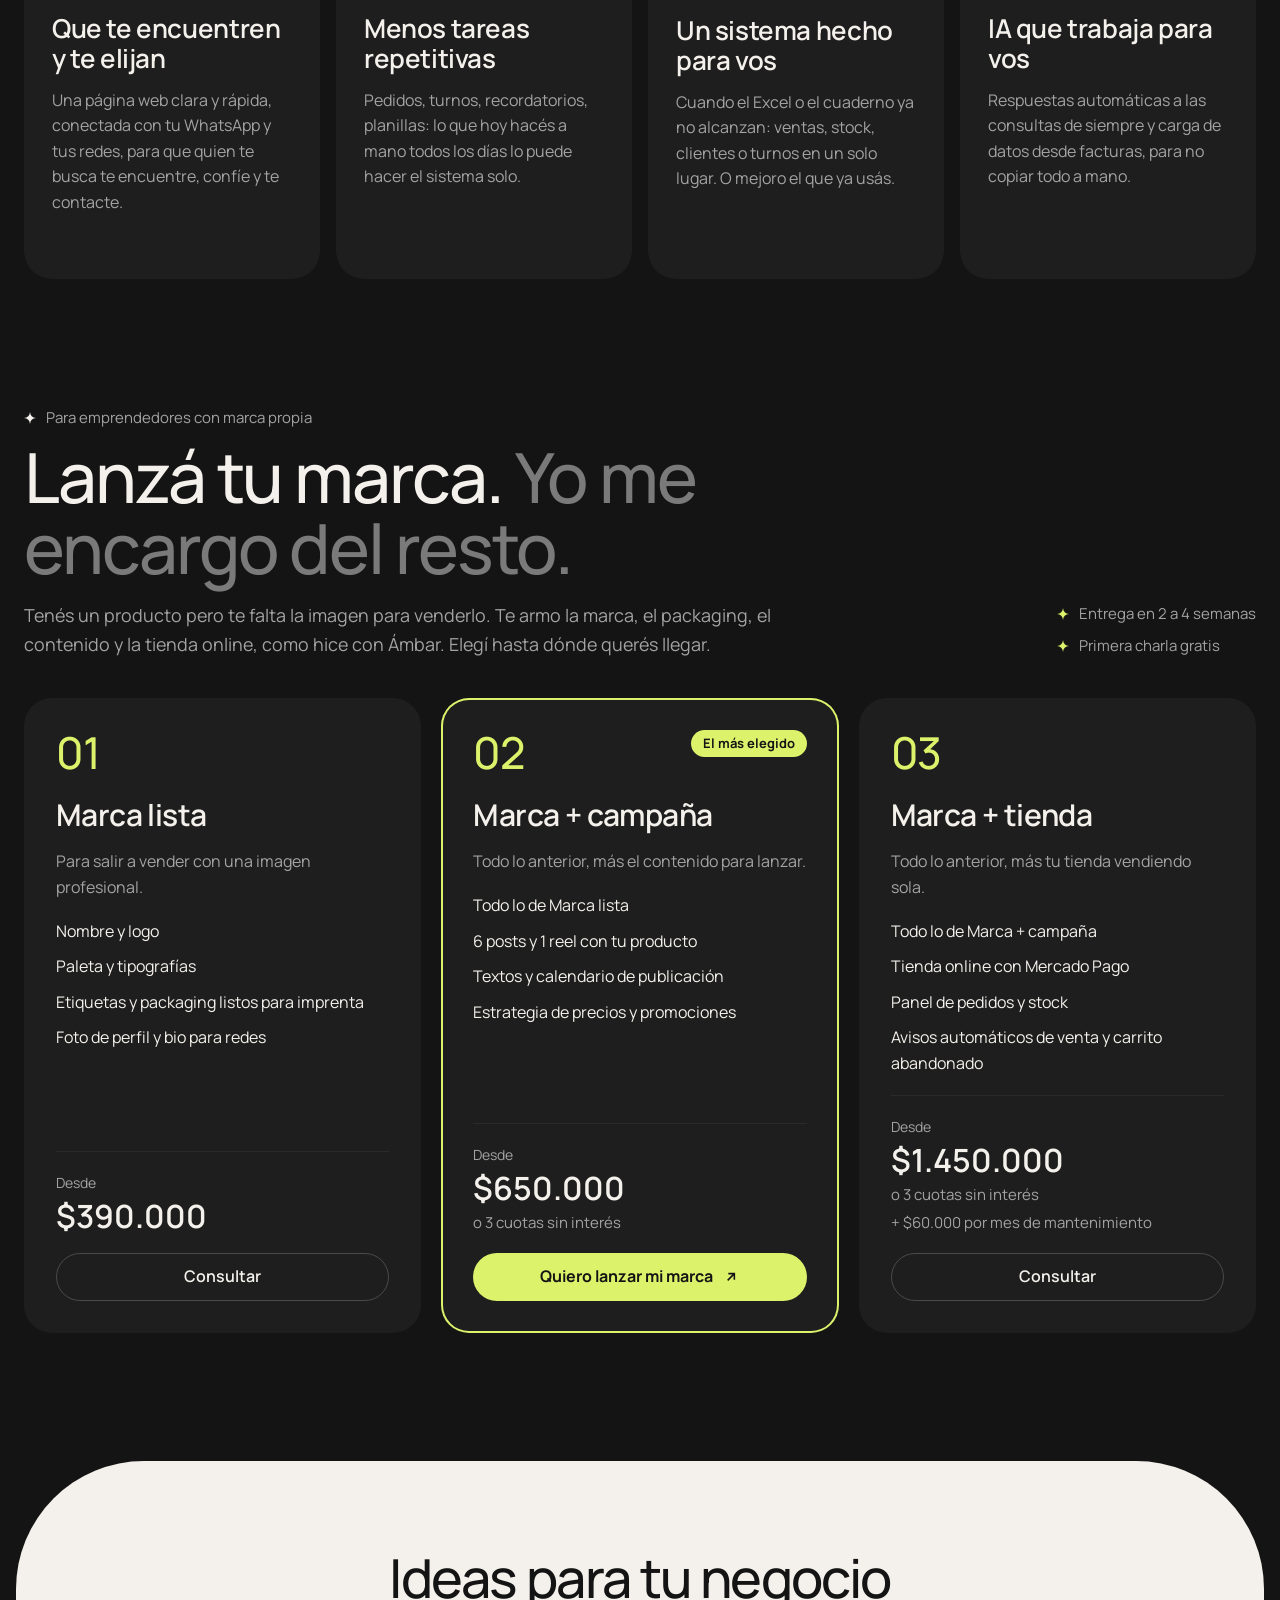
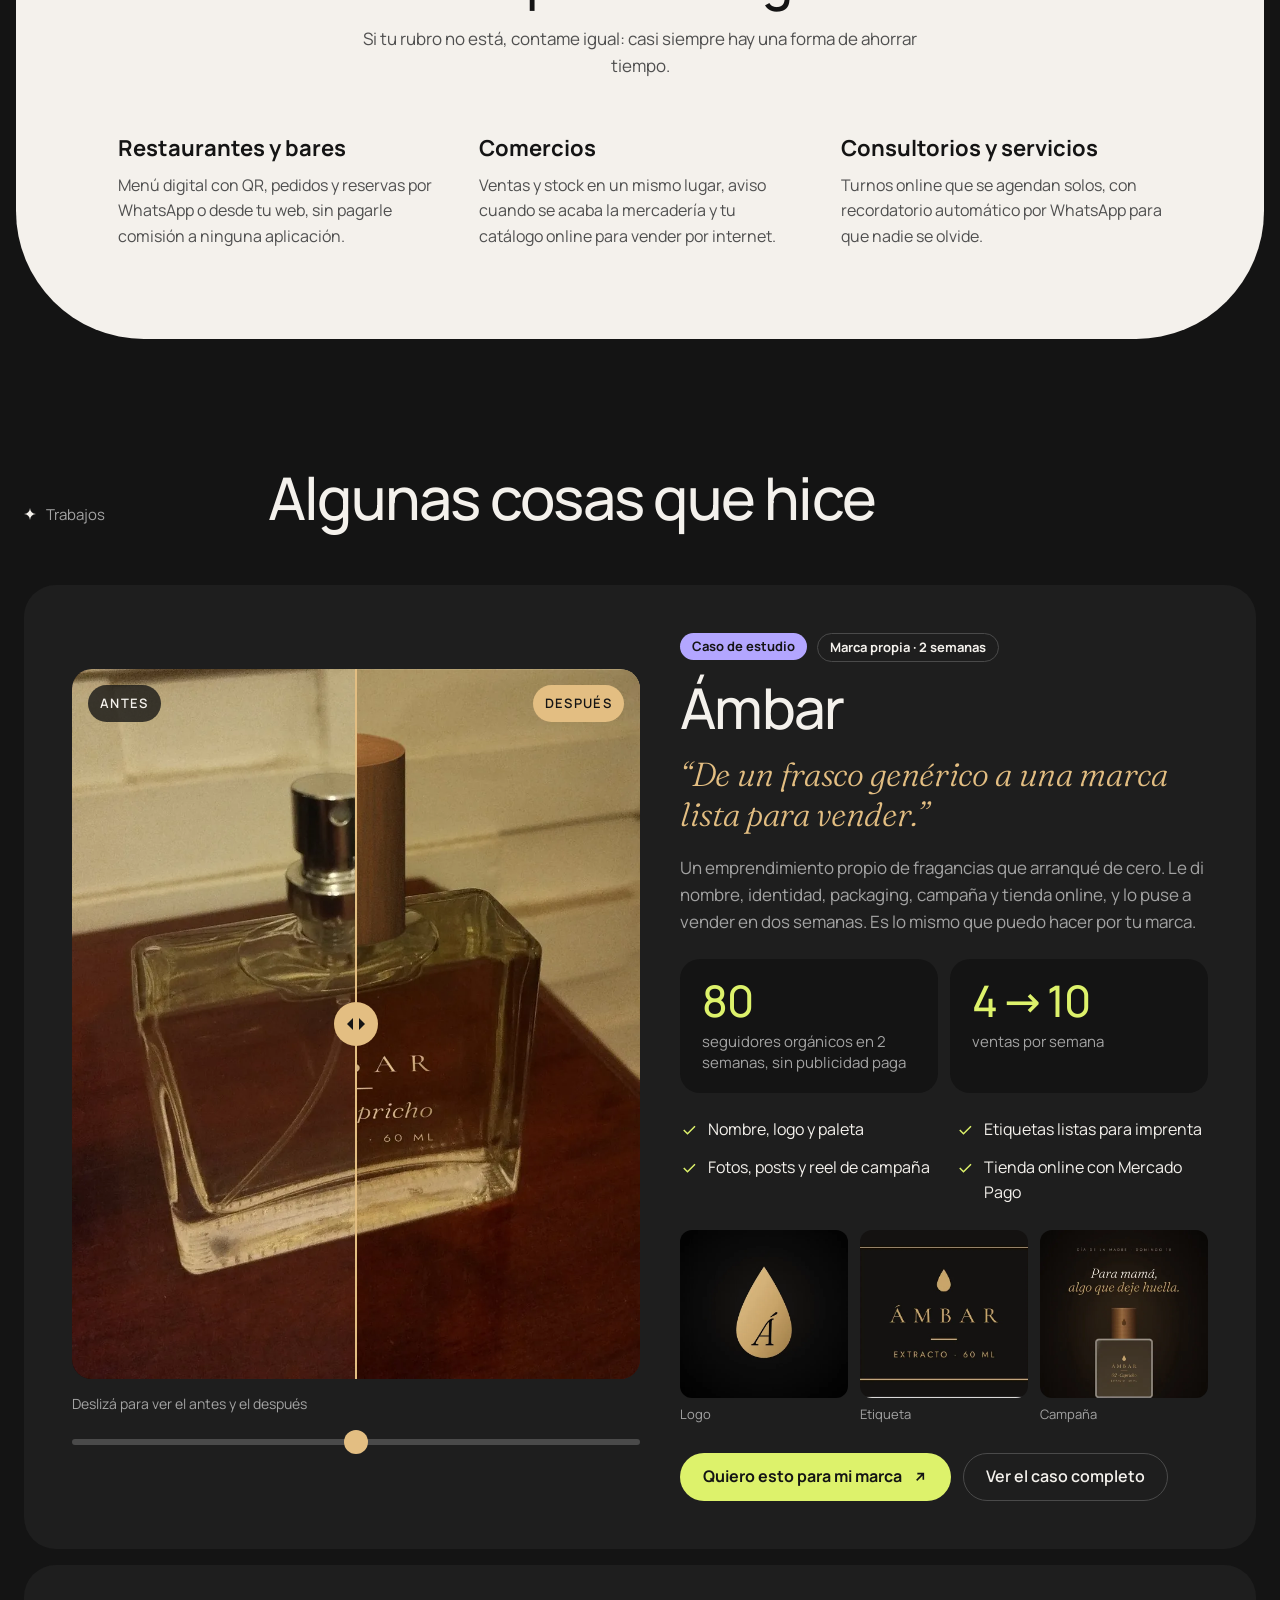
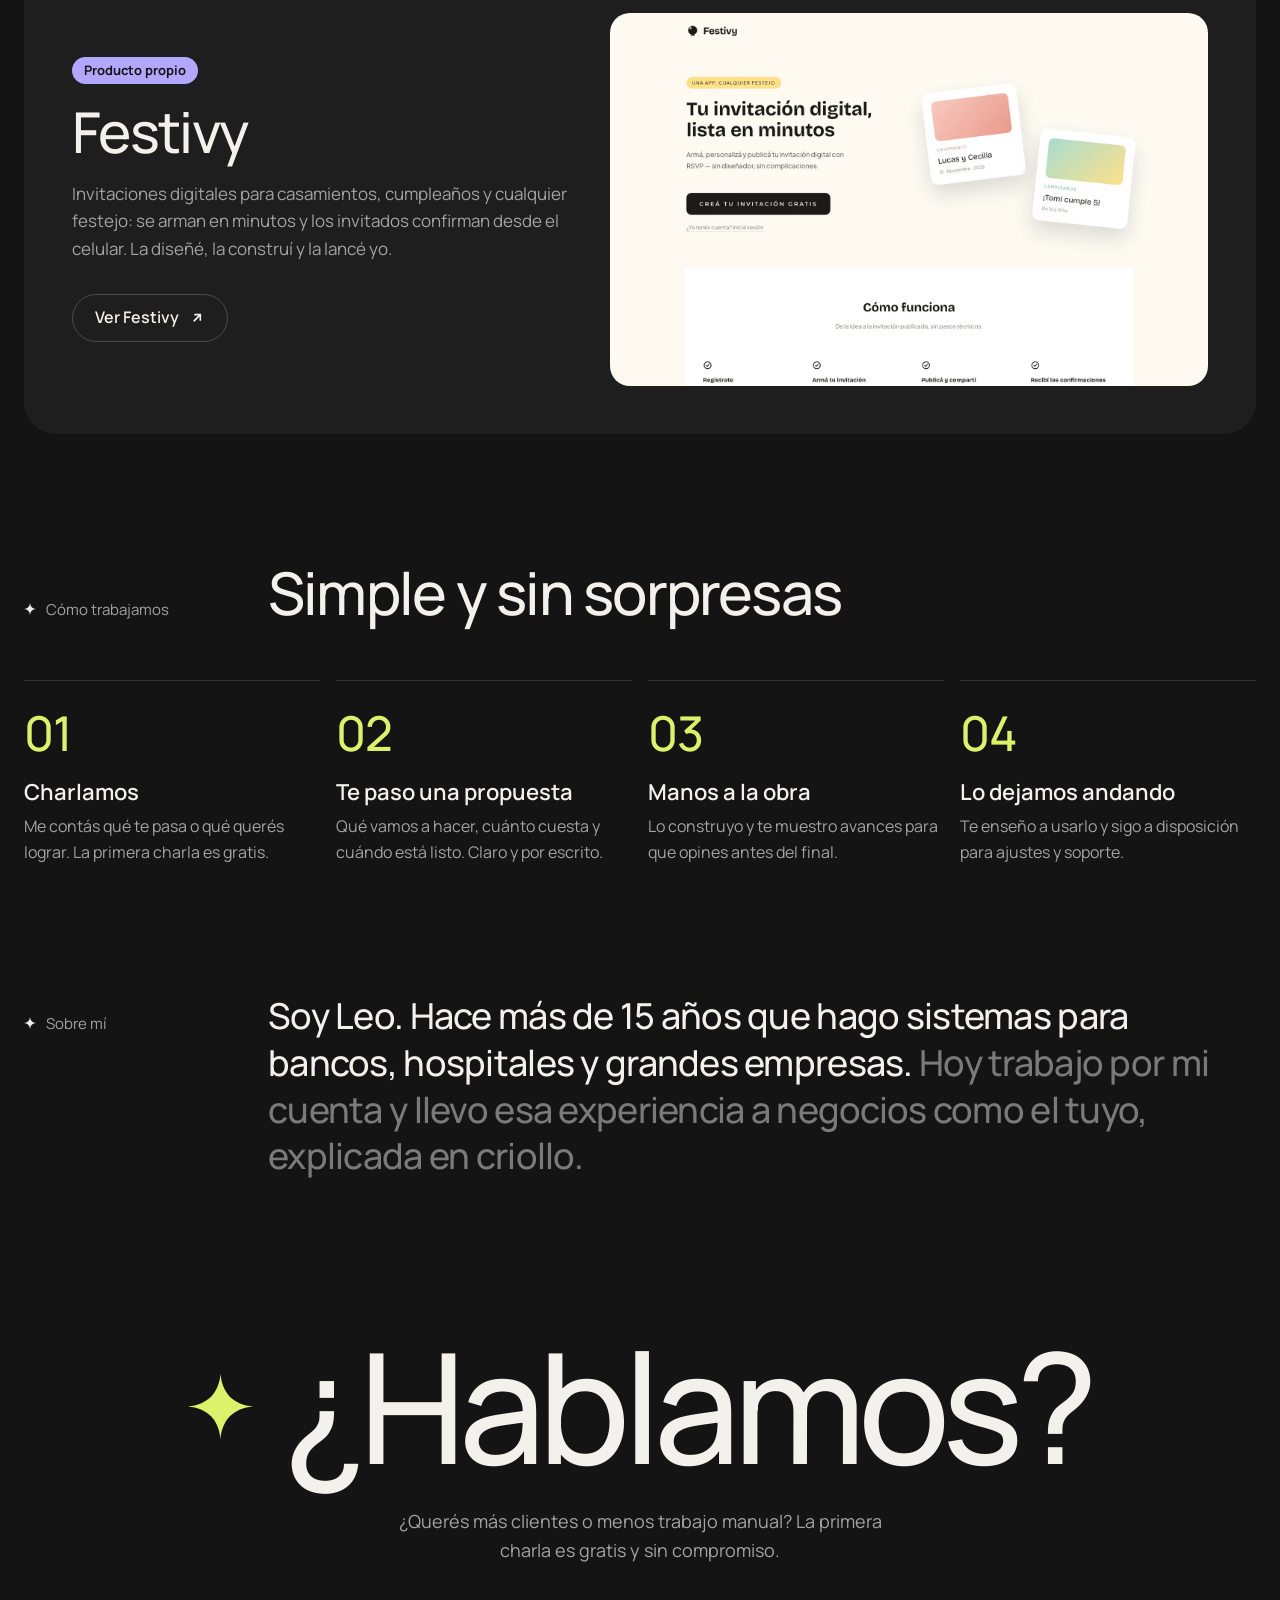
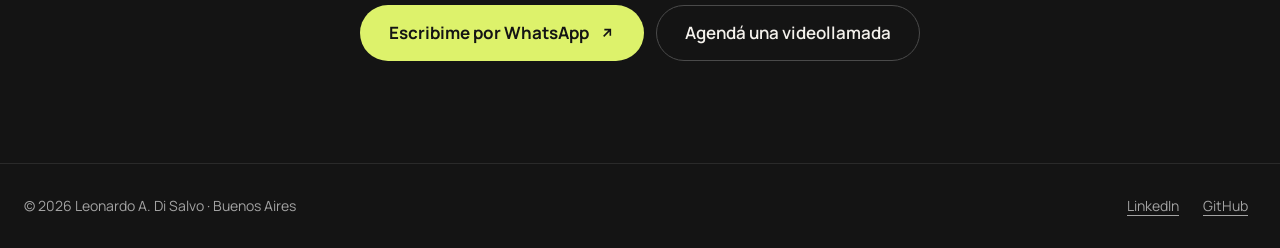
==== commit 7920a41c: "Dirección C, precios, resultados de Ámbar y menos señales de empleo - Dirección C de la revisión de " ====
--- a/index.html
+++ b/index.html
@@ -111,7 +111,7 @@
               <span class="spark" aria-hidden="true"></span> para tu negocio.
             </h1>
             <p class="lead" data-i18n="hero.lead">
-              Te ayudo a que tu negocio se vea y se encuentre en internet, y a automatizar las tareas que hoy
+              Te ayudo a que tu negocio se vea y se encuentre en internet, a automatizar las tareas que hoy
               hacés a mano. Ganás tiempo, bajás costos y te dedicás a lo que importa.
             </p>
             <div class="actions">
@@ -154,16 +154,8 @@
         </p>
         <div class="wrap">
           <h2 class="companies__label" id="companies-label" data-i18n="companies.label">
-            Más de 15 años haciendo sistemas para empresas como
+            Más de 15 años haciendo sistemas para bancos, salud y comercio
           </h2>
-          <ul class="companies__grid" data-companies>
-            <li><span>Santander</span></li>
-            <li><span>Hospital Británico</span></li>
-            <li><span>Telecom</span></li>
-            <li><span>Grimoldi</span></li>
-            <li><span>Telmex</span></li>
-            <li><span>Bistrosoft</span></li>
-          </ul>
         </div>
       </section>
 
@@ -227,7 +219,7 @@
               </p>
               <h2 class="brand__title" id="brand-title">
                 <span data-i18n="brand.title">Lanzá tu marca.</span>
-                <span class="serif-accent" data-i18n="brand.title_accent">Yo me encargo del resto.</span>
+                <span class="muted" data-i18n="brand.title_accent">Yo me encargo del resto.</span>
               </h2>
               <p class="brand__lead" data-i18n="brand.lead">
                 Tenés un producto pero te falta la imagen para venderlo. Te armo la marca, el packaging, el
@@ -235,8 +227,8 @@
               </p>
             </div>
             <ul class="brand__facts">
-              <li data-i18n="brand.fact_1">Entrega en 2 a 4 semanas</li>
-              <li data-i18n="brand.fact_2">Primera charla gratis</li>
+              <li><span class="spark spark--accent" aria-hidden="true"></span><span data-i18n="brand.fact_1">Entrega en 2 a 4 semanas</span></li>
+              <li><span class="spark spark--accent" aria-hidden="true"></span><span data-i18n="brand.fact_2">Primera charla gratis</span></li>
             </ul>
           </header>
 
@@ -264,7 +256,7 @@
             <li class="plan plan--featured">
               <div class="plan__top">
                 <span class="plan__num" aria-hidden="true">02</span>
-                <span class="badge badge--gold" data-i18n="brand.featured">El más elegido</span>
+                <span class="badge badge--accent" data-i18n="brand.featured">El más elegido</span>
               </div>
               <h3 class="plan__name" data-i18n="brand.2_name">Marca + campaña</h3>
               <p class="plan__desc" data-i18n="brand.2_desc">Todo lo anterior, más el contenido para lanzar.</p>
@@ -277,9 +269,10 @@
               <div class="plan__price" data-price="campaign">
                 <span class="plan__from" data-i18n="brand.from">Desde</span>
                 <span class="plan__amount">A consultar</span>
-              </div>
-              <a class="btn btn--light" data-link="whatsapp" data-wa-msg="brand.2_wa" href="#contacto" target="_blank" rel="noopener"
-                ><span data-i18n="brand.cta_featured">Quiero lanzar mi marca</span></a
+                <span class="plan__note" data-i18n="brand.installments">o 3 cuotas sin interés</span>
+              </div>
+              <a class="btn btn--accent" data-link="whatsapp" data-wa-msg="brand.2_wa" href="#contacto" target="_blank" rel="noopener"
+                ><span data-i18n="brand.cta_featured">Quiero lanzar mi marca</span> <span class="arrow" aria-hidden="true"></span></a
               >
             </li>
             <li class="plan">
@@ -297,6 +290,7 @@
               <div class="plan__price" data-price="store">
                 <span class="plan__from" data-i18n="brand.from">Desde</span>
                 <span class="plan__amount">A consultar</span>
+                <span class="plan__note" data-i18n="brand.installments">o 3 cuotas sin interés</span>
                 <span class="plan__monthly" data-price-monthly="storeMonthly" hidden></span>
               </div>
               <a class="btn btn--outline" data-link="whatsapp" data-wa-msg="brand.3_wa" href="#contacto" target="_blank" rel="noopener" data-i18n-aria-label="brand.3_aria" aria-label="Consultar por el plan Marca + tienda"
@@ -386,7 +380,7 @@
 
             <div class="feature__body">
               <div class="badges">
-                <span class="badge badge--gold" data-i18n="ambar.tag_case">Caso de estudio</span>
+                <span class="badge badge--alt" data-i18n="ambar.tag_case">Caso de estudio</span>
                 <span class="badge badge--outline" data-i18n="ambar.tag_meta">Marca propia · 2 semanas</span>
               </div>
               <h3 class="feature__title">Ámbar</h3>
@@ -398,6 +392,19 @@
                 campaña y tienda online, y lo puse a vender en dos semanas. Es lo mismo que puedo hacer por tu
                 marca.
               </p>
+              <ul class="stats">
+                <li>
+                  <span class="stats__value">80</span>
+                  <span class="stats__label" data-i18n="ambar.stat_1">seguidores orgánicos en 2 semanas, sin publicidad paga</span>
+                </li>
+                <li>
+                  <span class="stats__value"
+                    ><span aria-hidden="true">4 → 10</span
+                    ><span class="sr-only" data-i18n="ambar.stat_2_sr">De 4 a 10</span></span
+                  >
+                  <span class="stats__label" data-i18n="ambar.stat_2">ventas por semana</span>
+                </li>
+              </ul>
               <ul class="checks">
                 <li><span class="check" aria-hidden="true"></span><span data-i18n="ambar.check_1">Nombre, logo y paleta</span></li>
                 <li><span class="check" aria-hidden="true"></span><span data-i18n="ambar.check_2">Etiquetas listas para imprenta</span></li>
@@ -425,7 +432,7 @@
                 </li>
               </ul>
               <div class="actions">
-                <a class="btn btn--light" data-link="whatsapp" data-wa-msg="ambar.wa_message" href="#contacto" target="_blank" rel="noopener"
+                <a class="btn btn--accent" data-link="whatsapp" data-wa-msg="ambar.wa_message" href="#contacto" target="_blank" rel="noopener"
                   ><span data-i18n="ambar.cta">Quiero esto para mi marca</span> <span class="arrow" aria-hidden="true"></span
                 ></a>
                 <a class="btn btn--outline" data-link="ambar" href="https://www.ambarperfumes.com.ar/" target="_blank" rel="noopener"
@@ -458,27 +465,6 @@
               data-i18n-alt="cases.festivy_alt"
             />
           </article>
-
-          <div class="cases">
-            <article class="card case">
-              <p class="case__sector" data-i18n="cases.hb_sector">Hospital Británico · Salud</p>
-              <h3 class="card__title" data-i18n="cases.hb_title">
-                Renovar el sistema que les paga a los médicos, sin frenar la operación
-              </h3>
-              <p data-i18n="cases.hb_body">
-                Un sistema viejo y lento, del que dependía un proceso clave. Lo rehíce con tecnología actual y hoy
-                es fácil de mantener.
-              </p>
-            </article>
-            <article class="card case">
-              <p class="case__sector" data-i18n="cases.gr_sector">Grimoldi · Comercio</p>
-              <h3 class="card__title" data-i18n="cases.gr_title">Las devoluciones trababan el sistema</h3>
-              <p data-i18n="cases.gr_body">
-                Cuando muchas sucursales devolvían a la vez, todo se frenaba. Encontré el origen y ahora funciona
-                más rápido y con menos errores.
-              </p>
-            </article>
-          </div>
         </div>
       </section>
 
--- a/assets/css/fonts.css
+++ b/assets/css/fonts.css
@@ -4,8 +4,8 @@
    y no hay CSS externo bloqueando el render.
 
    Manrope  → todo el sitio (titulares 500, cuerpo 400, UI 600-700).
-   Fraunces → solo cursiva 300, para los remates en dorado ("Yo me encargo
-              del resto.", el subtítulo del caso Ámbar).
+   Fraunces → solo cursiva 300, para el subtítulo del caso Ámbar (la voz de
+              esa marca, en dorado).
 
    Manrope es variable: un archivo por subset cubre todo el rango de pesos.
 --------------------------------------------------------------------------- */
--- a/assets/css/site.css
+++ b/assets/css/site.css
@@ -23,7 +23,7 @@
   --color-accent: #ddf26b;       /* lima: único acento */
   --color-accent-hover: #e9f99a;
   --color-alt: #b3a6ff;          /* violeta: solo en badges */
-  --color-gold: #e3be82;         /* dorado: marca propia (Ámbar, Lanzá tu marca) */
+  --color-gold: #e3be82;         /* dorado: identidad de Ámbar, solo dentro de su caso */
   --color-on-accent: #141414;
   --color-light: #f4f1ec;        /* bloque claro en píldora */
   --color-light-text: #141414;
@@ -143,6 +143,15 @@
 
 section[id] {
   scroll-margin-top: var(--header-h);
+}
+
+.sr-only {
+  position: absolute;
+  width: 1px;
+  height: 1px;
+  overflow: hidden;
+  clip-path: inset(50%);
+  white-space: nowrap;
 }
 
 /* ===========================================================================
@@ -559,44 +568,14 @@
   height: 0.5em;
 }
 
+/* Una sola línea, con peso de frase (como "Sobre mí"), en lugar de logos. */
 .companies__label {
-  margin: 40px 0 24px;
-  font-size: 16px;
-  font-weight: 400;
-  color: var(--color-text-secondary);
-}
-
-.companies__grid {
-  display: grid;
-  grid-template-columns: repeat(auto-fit, minmax(160px, 1fr));
-  gap: 12px;
-}
-
-.companies__grid li {
-  display: flex;
-  align-items: center;
-  justify-content: center;
-  height: 112px;
-  border-radius: var(--radius-tile);
-  background: var(--color-surface);
-}
-
-/* Sin logo: el nombre en texto, con el mismo tono que los logos */
-.companies__grid span {
-  font-size: 17px;
-  font-weight: 600;
-  color: var(--color-text-secondary);
-}
-
-/* Con logo: grayscale + contrast(0) aplana cualquier color a un gris
-   uniforme (la forma sale del canal alfa); el brillo lo lleva a gris claro.
-   Alto y ancho máximos juntos equilibran isotipos y wordmarks anchos. */
-.companies__logo {
-  width: auto;
-  height: auto;
-  max-height: 36px;
-  max-width: 64%;
-  filter: grayscale(1) contrast(0) brightness(1.5);
+  max-width: 900px;
+  margin-top: 40px;
+  font-size: clamp(24px, 2.6vw, 36px);
+  font-weight: 500;
+  line-height: 1.25;
+  letter-spacing: -0.02em;
 }
 
 /* ===========================================================================
@@ -751,25 +730,6 @@
   border-radius: 20px;
 }
 
-.cases {
-  display: grid;
-  grid-template-columns: repeat(auto-fit, minmax(300px, 1fr));
-  gap: 16px;
-  margin-top: 16px;
-}
-
-.case {
-  padding: 32px;
-}
-
-.case__sector {
-  font-size: 13px;
-  font-weight: 700;
-  letter-spacing: 0.08em;
-  text-transform: uppercase;
-  color: var(--color-text-secondary);
-}
-
 /* --- Pasos --------------------------------------------------------------- */
 .steps {
   display: grid;
@@ -827,12 +787,14 @@
 }
 
 /* ===========================================================================
-   MARCA PROPIA: piezas compartidas por "Lanzá tu marca" y el caso Ámbar.
-   El dorado y la Fraunces cursiva aparecen solo acá: es el acento de lo que
-   tiene que ver con marcas, no reemplaza al lima del resto del sitio.
+   MARCA DE UN CLIENTE
+   Regla: la interfaz del sitio (botones, badges, checks, planes) es siempre
+   lima. El dorado y la Fraunces cursiva son la identidad de Ámbar y viven
+   solo DENTRO de su caso: el comparador (sus fotos) y su subtítulo. Si se
+   suma otro caso de marca, se usan los colores de esa marca, no el dorado.
    =========================================================================== */
 
-/* Remate en cursiva dorada: "Yo me encargo del resto." */
+/* Subtítulo del caso, en la voz de la marca del cliente */
 .serif-accent {
   font-family: var(--font-serif);
   font-style: italic;
@@ -841,26 +803,10 @@
   color: var(--color-gold);
 }
 
-.badge--gold {
-  background: var(--color-gold);
-  color: var(--color-on-accent);
-}
-
 .badges {
   display: flex;
   flex-wrap: wrap;
   gap: 10px;
-}
-
-/* Botón claro: el CTA principal dentro de bloques donde el lima competiría
-   con el dorado. */
-.btn--light {
-  background: var(--color-text);
-  color: var(--color-bg);
-}
-
-.btn--light:hover {
-  background: #ffffff;
 }
 
 /* ===========================================================================
@@ -890,10 +836,6 @@
   letter-spacing: -0.03em;
 }
 
-.brand__title > span {
-  display: block;
-}
-
 .brand__lead {
   margin-top: 18px;
   font-size: clamp(17px, 1.4vw, 19px);
@@ -903,9 +845,15 @@
 .brand__facts {
   display: flex;
   flex-direction: column;
-  gap: 6px;
+  gap: 8px;
   font-size: 15px;
   color: var(--color-text-secondary);
+}
+
+.brand__facts li {
+  display: flex;
+  align-items: center;
+  gap: 10px;
 }
 
 .plans {
@@ -917,15 +865,15 @@
 .plan {
   display: flex;
   flex-direction: column;
-  gap: 20px;
-  padding: clamp(28px, 3vw, 36px);
-  border: 1px solid var(--color-line);
+  gap: 18px;
+  padding: clamp(28px, 3vw, 32px);
   border-radius: var(--radius-card);
   background: var(--color-surface);
 }
 
+/* Destacado: contorno lima (sin borde fino en el resto, como las otras tarjetas) */
 .plan--featured {
-  border-color: var(--color-gold);
+  box-shadow: inset 0 0 0 2px var(--color-accent);
 }
 
 .plan__top {
@@ -935,15 +883,19 @@
   min-height: 30px;
 }
 
+/* Números grandes en lima, como los pasos de "Cómo trabajamos" */
 .plan__num {
-  font-size: 14px;
-  letter-spacing: 0.1em;
-  color: var(--color-text-secondary);
+  font-size: 44px;
+  font-weight: 500;
+  line-height: 1;
+  letter-spacing: -0.03em;
+  color: var(--color-accent);
 }
 
 .plan__name {
-  font-size: 32px;
-  font-weight: 500;
+  margin-top: 6px;
+  font-size: 30px;
+  font-weight: 600;
   line-height: 1.1;
   letter-spacing: -0.02em;
 }
@@ -982,13 +934,17 @@
   line-height: 1.15;
 }
 
+/* Cuotas y mantenimiento: cada uno en su renglón, debajo del precio */
+.plan__note,
 .plan__monthly {
-  font-size: 16px;
-  color: var(--color-text-secondary);
-}
-
-/* Sin precio cargado: "A consultar", sin "Desde". */
-.plan__price.is-ask .plan__from {
+  flex-basis: 100%;
+  font-size: 15px;
+  color: var(--color-text-secondary);
+}
+
+/* Sin precio cargado: "A consultar", sin "Desde" ni cuotas. */
+.plan__price.is-ask .plan__from,
+.plan__price.is-ask .plan__note {
   display: none;
 }
 
@@ -1018,6 +974,46 @@
   margin-top: 18px;
   font-size: clamp(26px, 2.6vw, 34px);
   line-height: 1.2;
+}
+
+/* Entre comillas: es la voz de la marca del cliente, no la del sitio. */
+.feature__tagline::before {
+  content: '“';
+}
+
+.feature__tagline::after {
+  content: '”';
+}
+
+/* --- Resultados del caso --------------------------------------------------- */
+.stats {
+  display: grid;
+  grid-template-columns: repeat(auto-fit, minmax(200px, 1fr));
+  gap: 12px;
+  margin-bottom: 24px;
+}
+
+.stats li {
+  display: flex;
+  flex-direction: column;
+  gap: 8px;
+  padding: 20px 22px;
+  border-radius: 20px;
+  background: var(--color-bg);
+}
+
+.stats__value {
+  font-size: clamp(36px, 3.4vw, 48px);
+  font-weight: 500;
+  line-height: 1;
+  letter-spacing: -0.03em;
+  color: var(--color-accent);
+}
+
+.stats__label {
+  font-size: 15px;
+  line-height: 1.4;
+  color: var(--color-text-secondary);
 }
 
 .feature--case .feature__title {
@@ -1192,7 +1188,7 @@
   height: 18px;
   flex: none;
   margin-top: 4px;
-  background: var(--color-gold);
+  background: var(--color-accent);
   mask: var(--icon-check) center / contain no-repeat;
 }
 
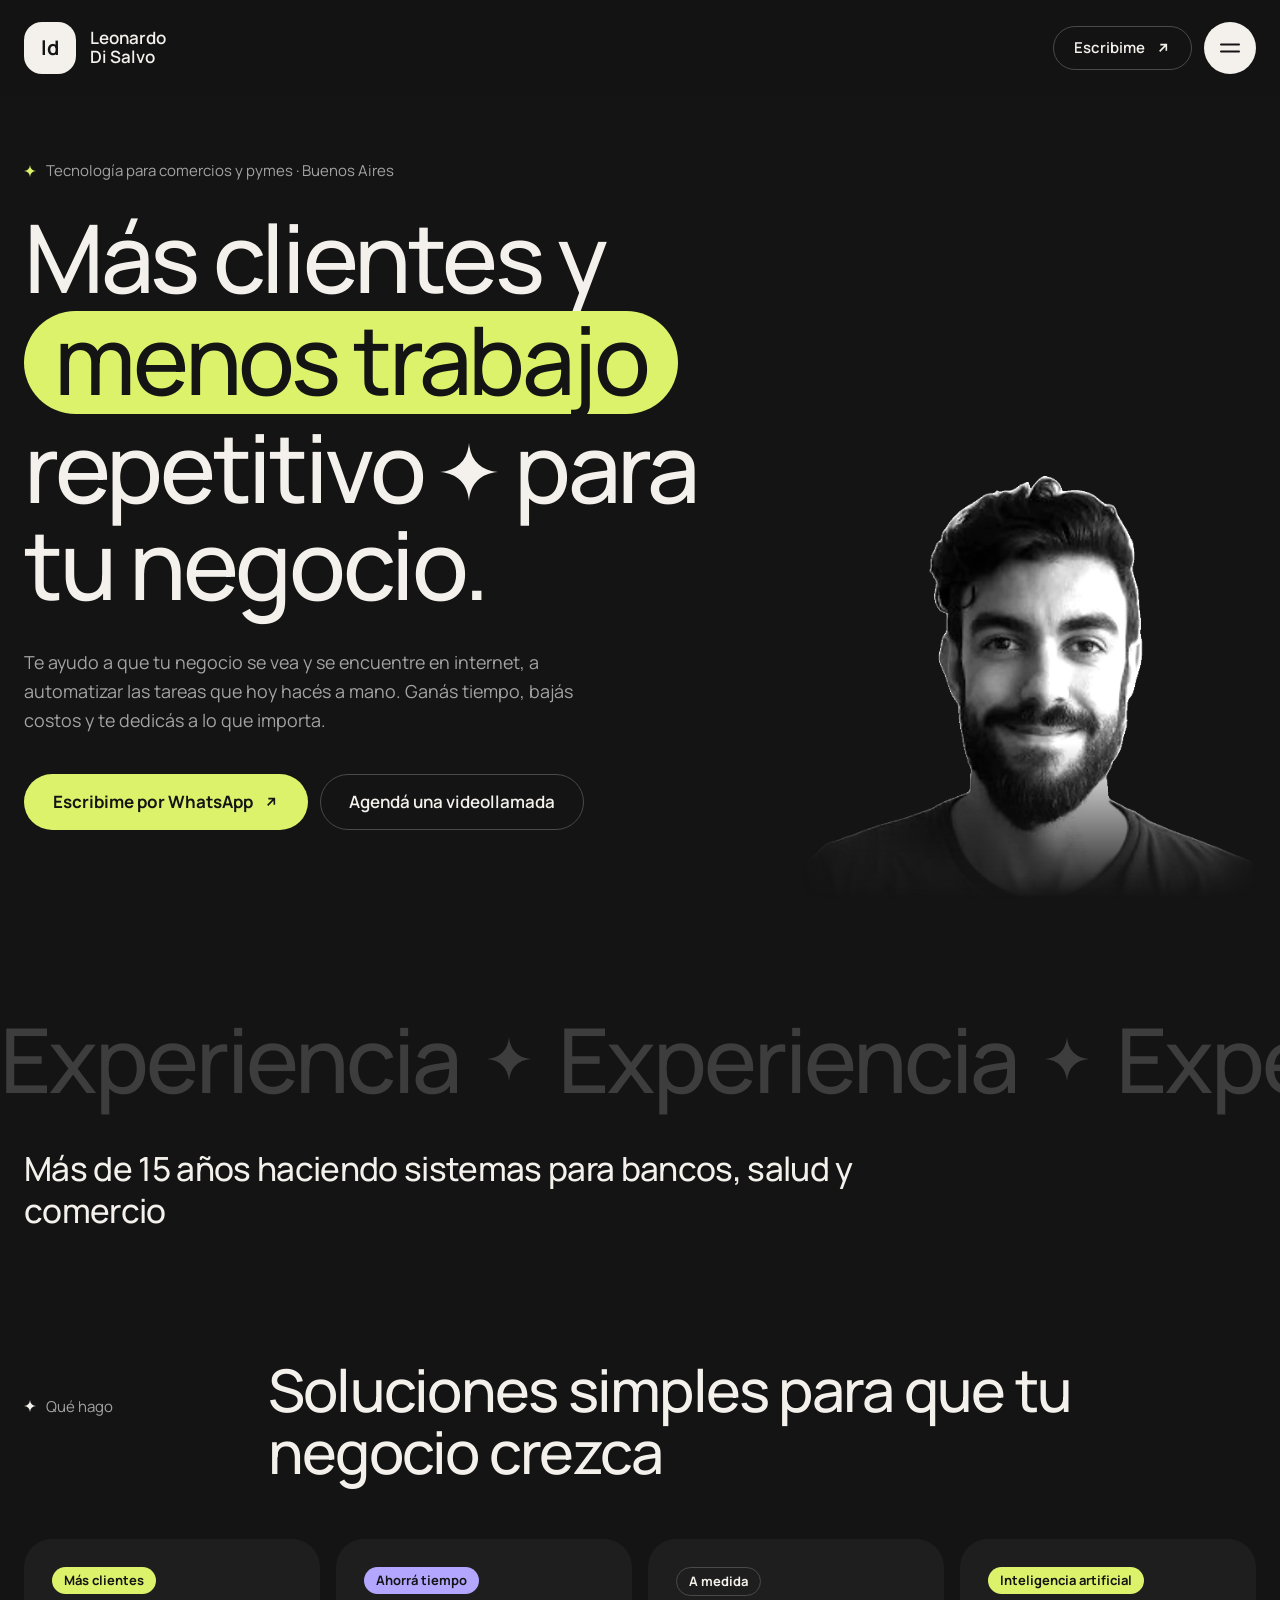
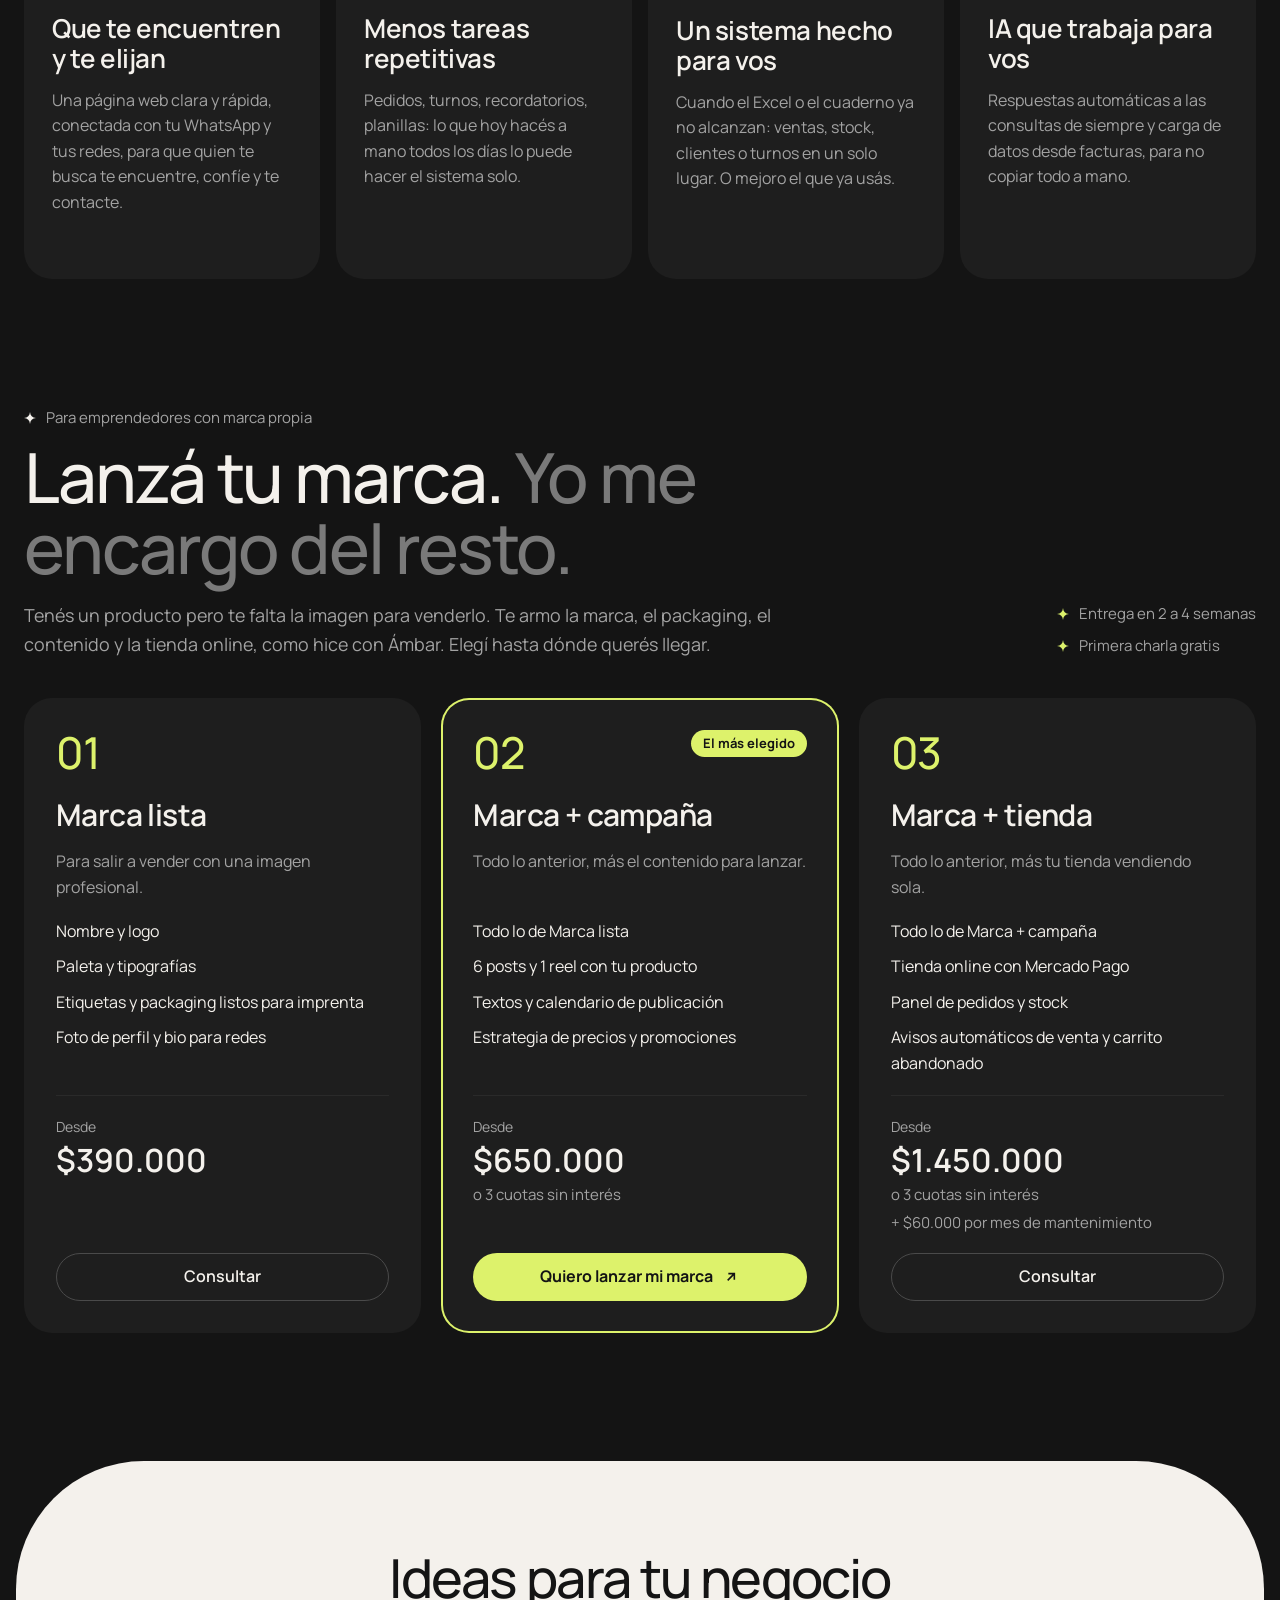
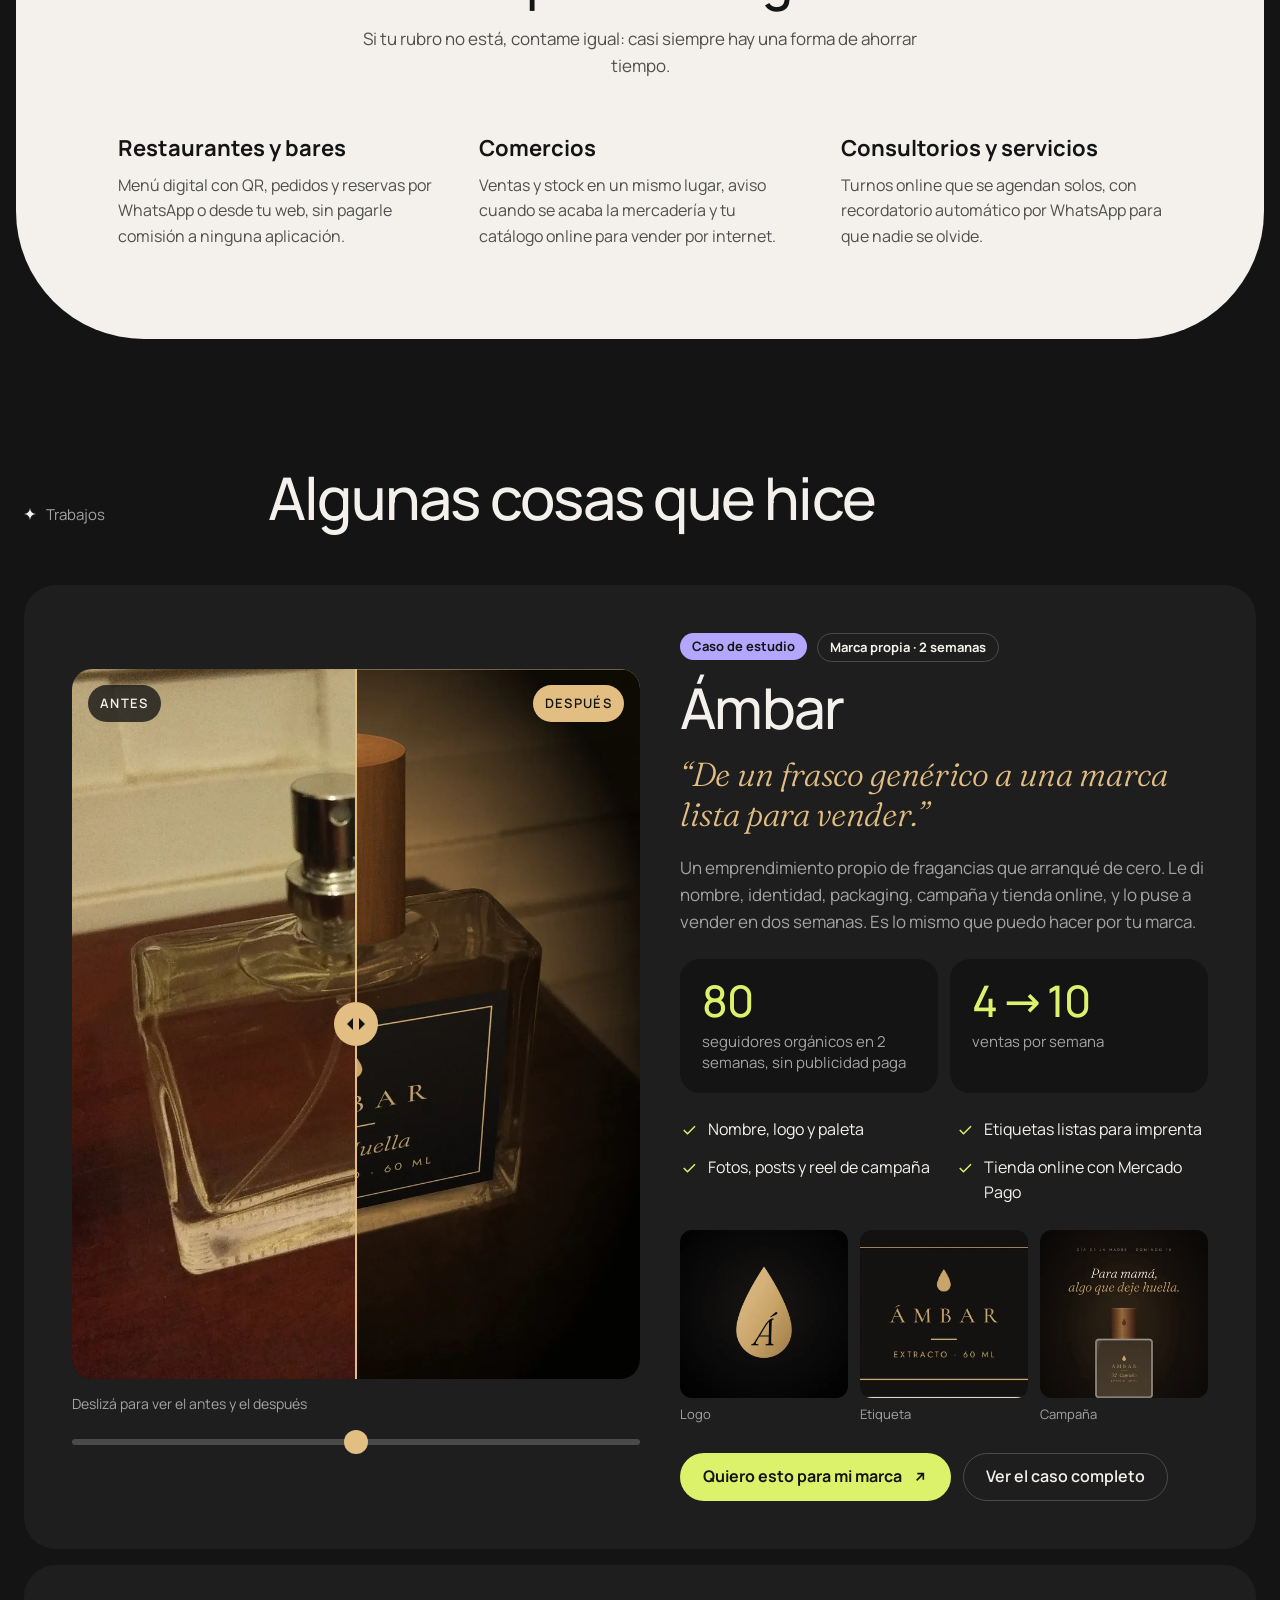
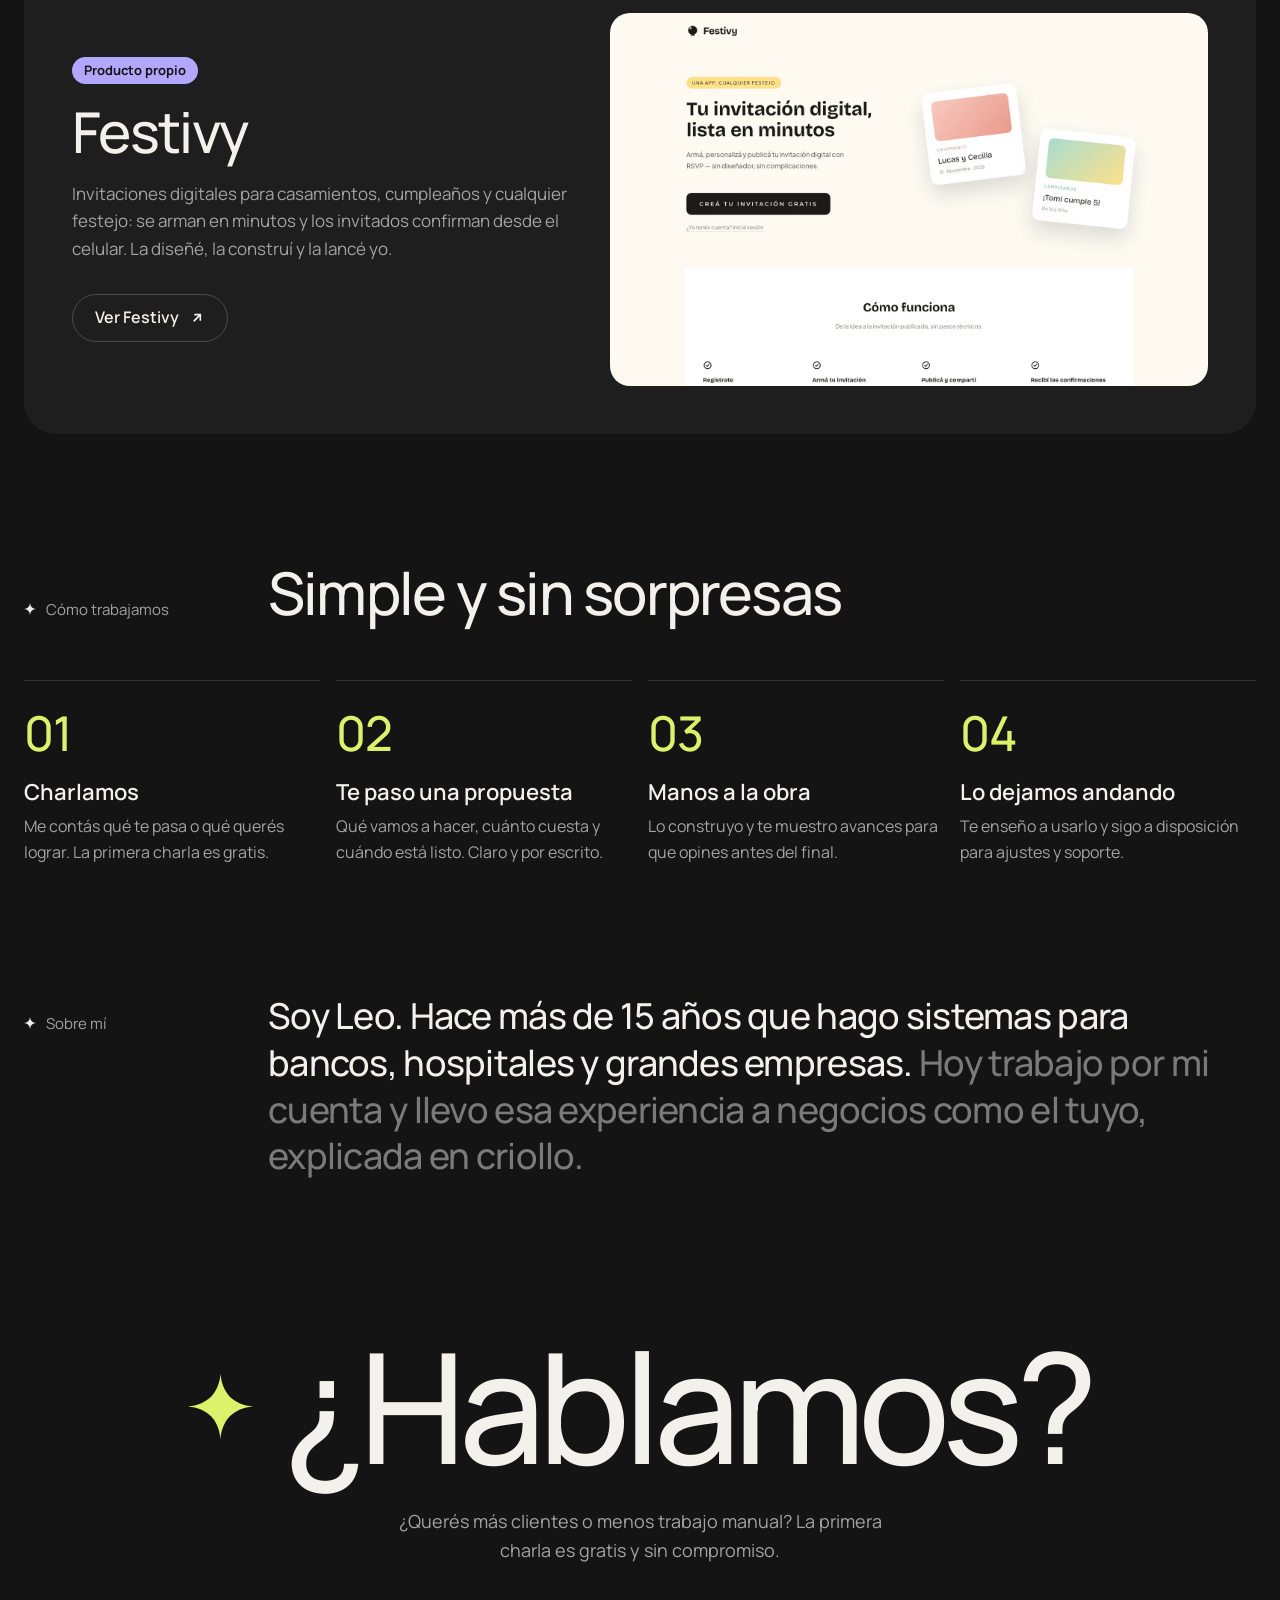
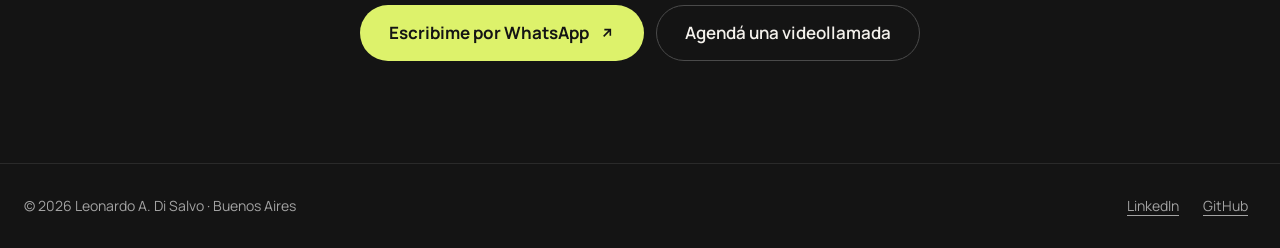
==== commit 75f83c2a: "Comparador de Ámbar: después con la etiqueta nueva Reemplaza la foto del después por hero.jpg (etiqu" ====
--- a/index.html
+++ b/index.html
@@ -364,7 +364,7 @@
                   width="960"
                   height="1200"
                   loading="lazy"
-                  alt="Después: el mismo frasco con la etiqueta de Ámbar y tapa de madera"
+                  alt="Después: el mismo frasco con la etiqueta negra y dorada de Ámbar y tapa de madera"
                   data-i18n-alt="ambar.after_alt"
                 />
                 <span class="compare__line" aria-hidden="true"></span>
--- a/assets/css/site.css
+++ b/assets/css/site.css
@@ -871,6 +871,30 @@
   background: var(--color-surface);
 }
 
+/* Las tres tarjetas comparten filas (subgrid): número, nombre, descripción,
+   lista, precio y botón toman la altura del más alto de los tres, así la
+   línea, el "Desde", el precio y el botón quedan alineados entre tarjetas.
+   Sin subgrid, queda el flex de arriba (precio y botón empujados al pie). */
+@supports (grid-template-rows: subgrid) {
+  .plans {
+    row-gap: 16px;
+  }
+
+  .plan {
+    display: grid;
+    grid-row: span 6;
+    grid-template-rows: subgrid;
+    row-gap: 18px;
+  }
+
+  /* La fila ya es la misma en las tres: el precio arranca arriba de su fila
+     (con margin-top: auto se iría al fondo y las líneas no coincidirían). */
+  .plans .plan__price {
+    margin-top: 0;
+    align-content: start;
+  }
+}
+
 /* Destacado: contorno lima (sin borde fino en el resto, como las otras tarjetas) */
 .plan--featured {
   box-shadow: inset 0 0 0 2px var(--color-accent);
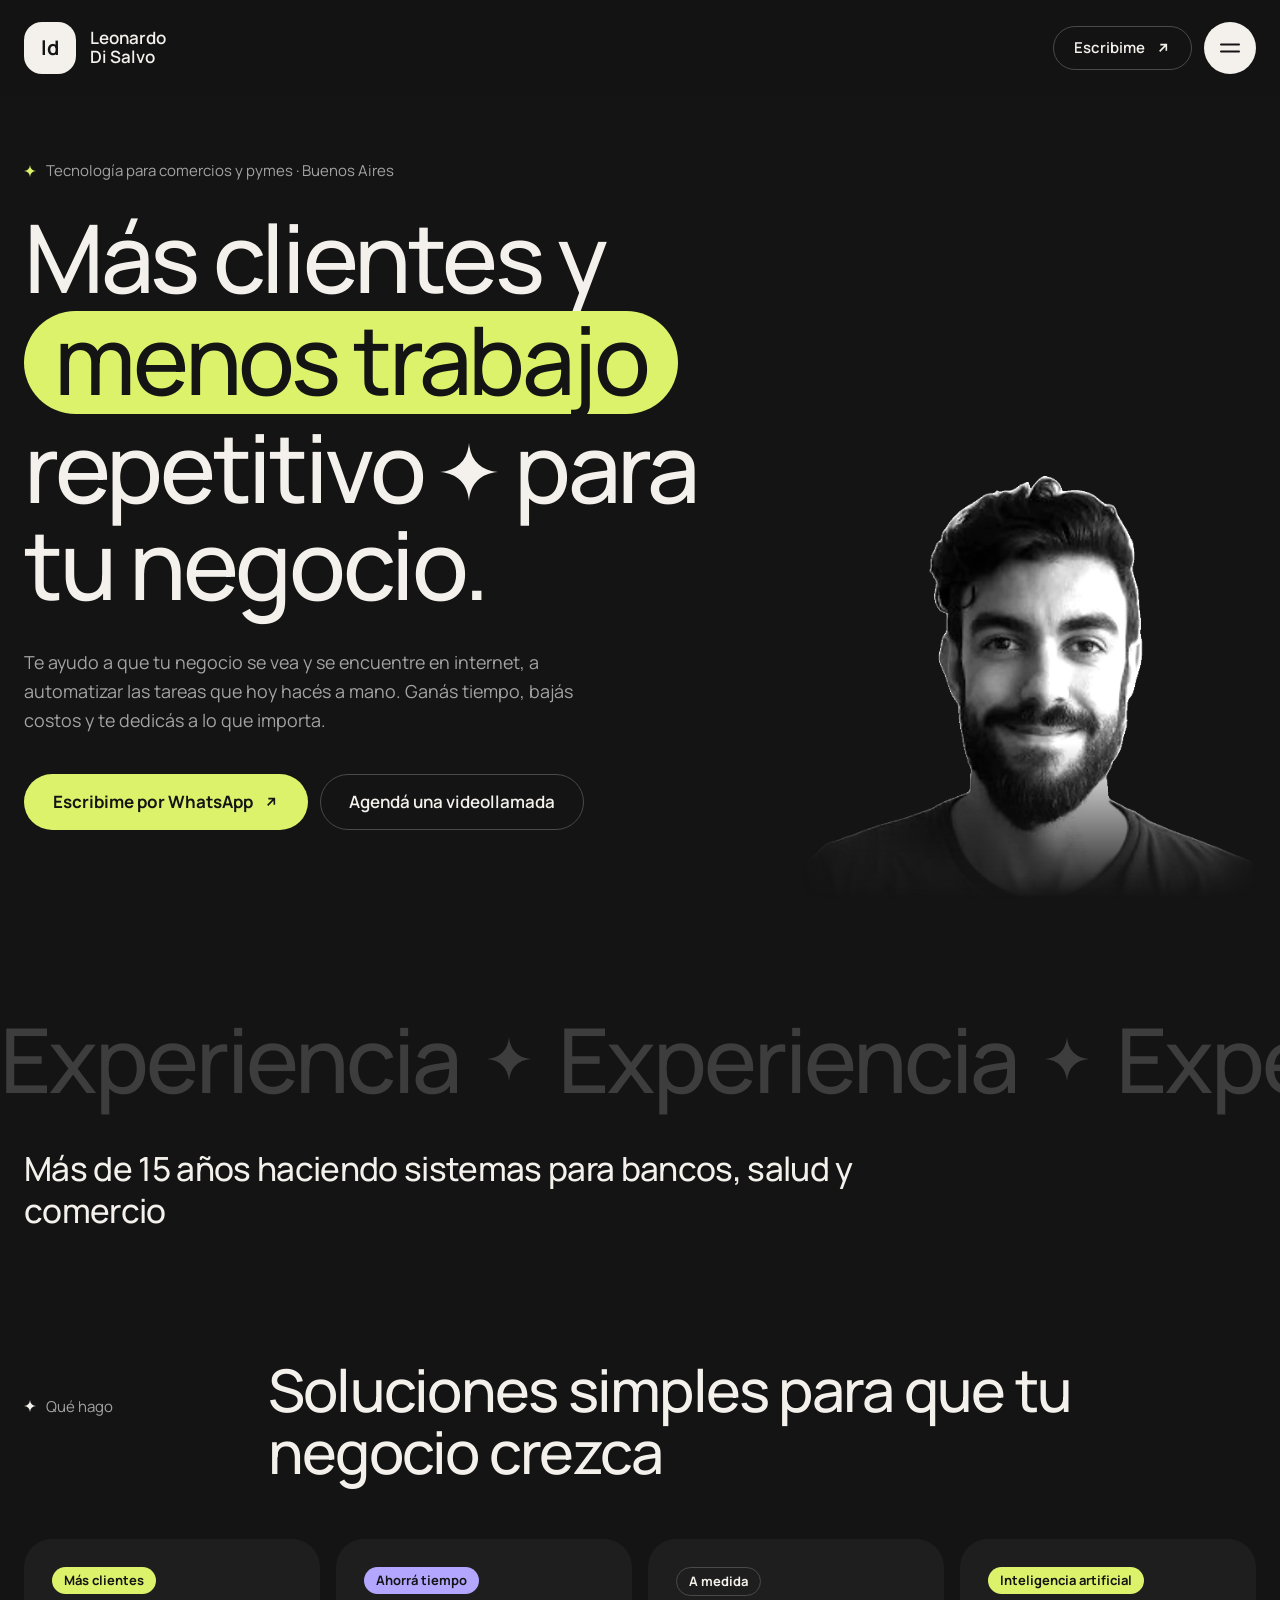
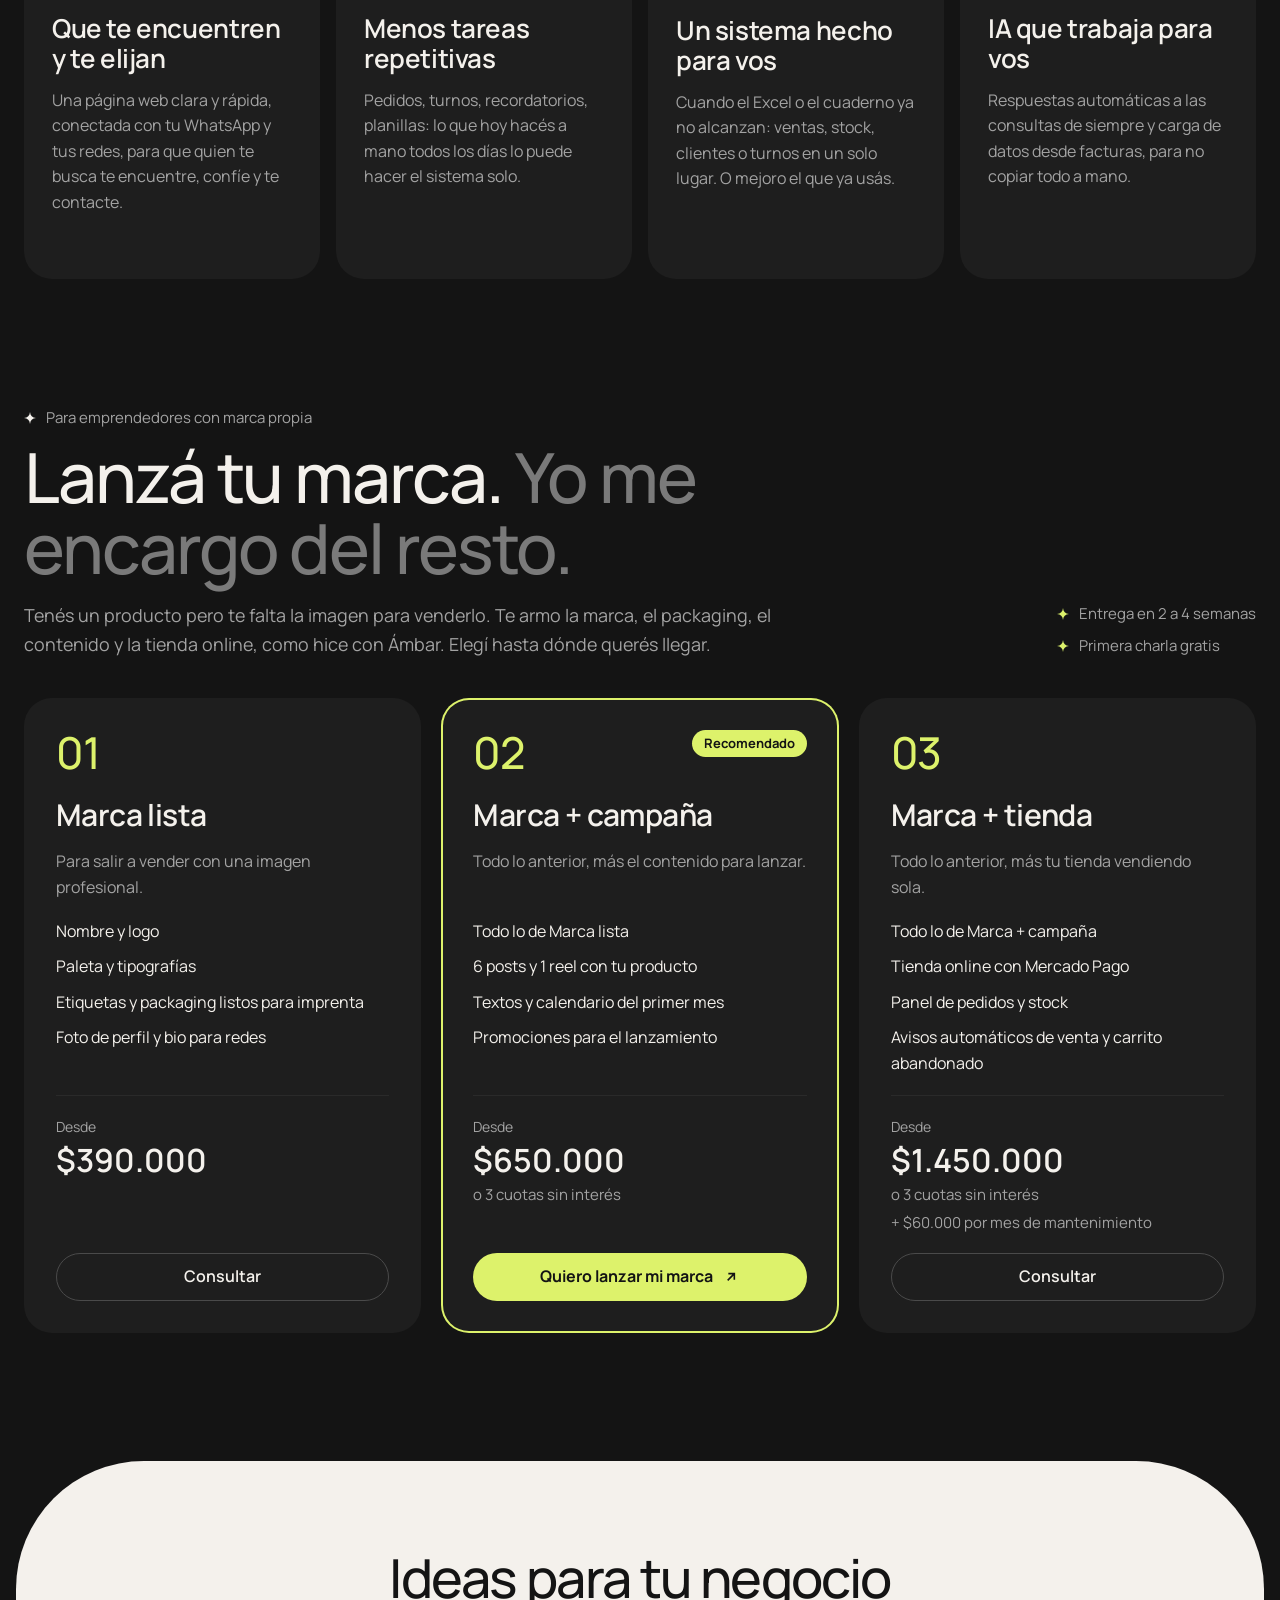
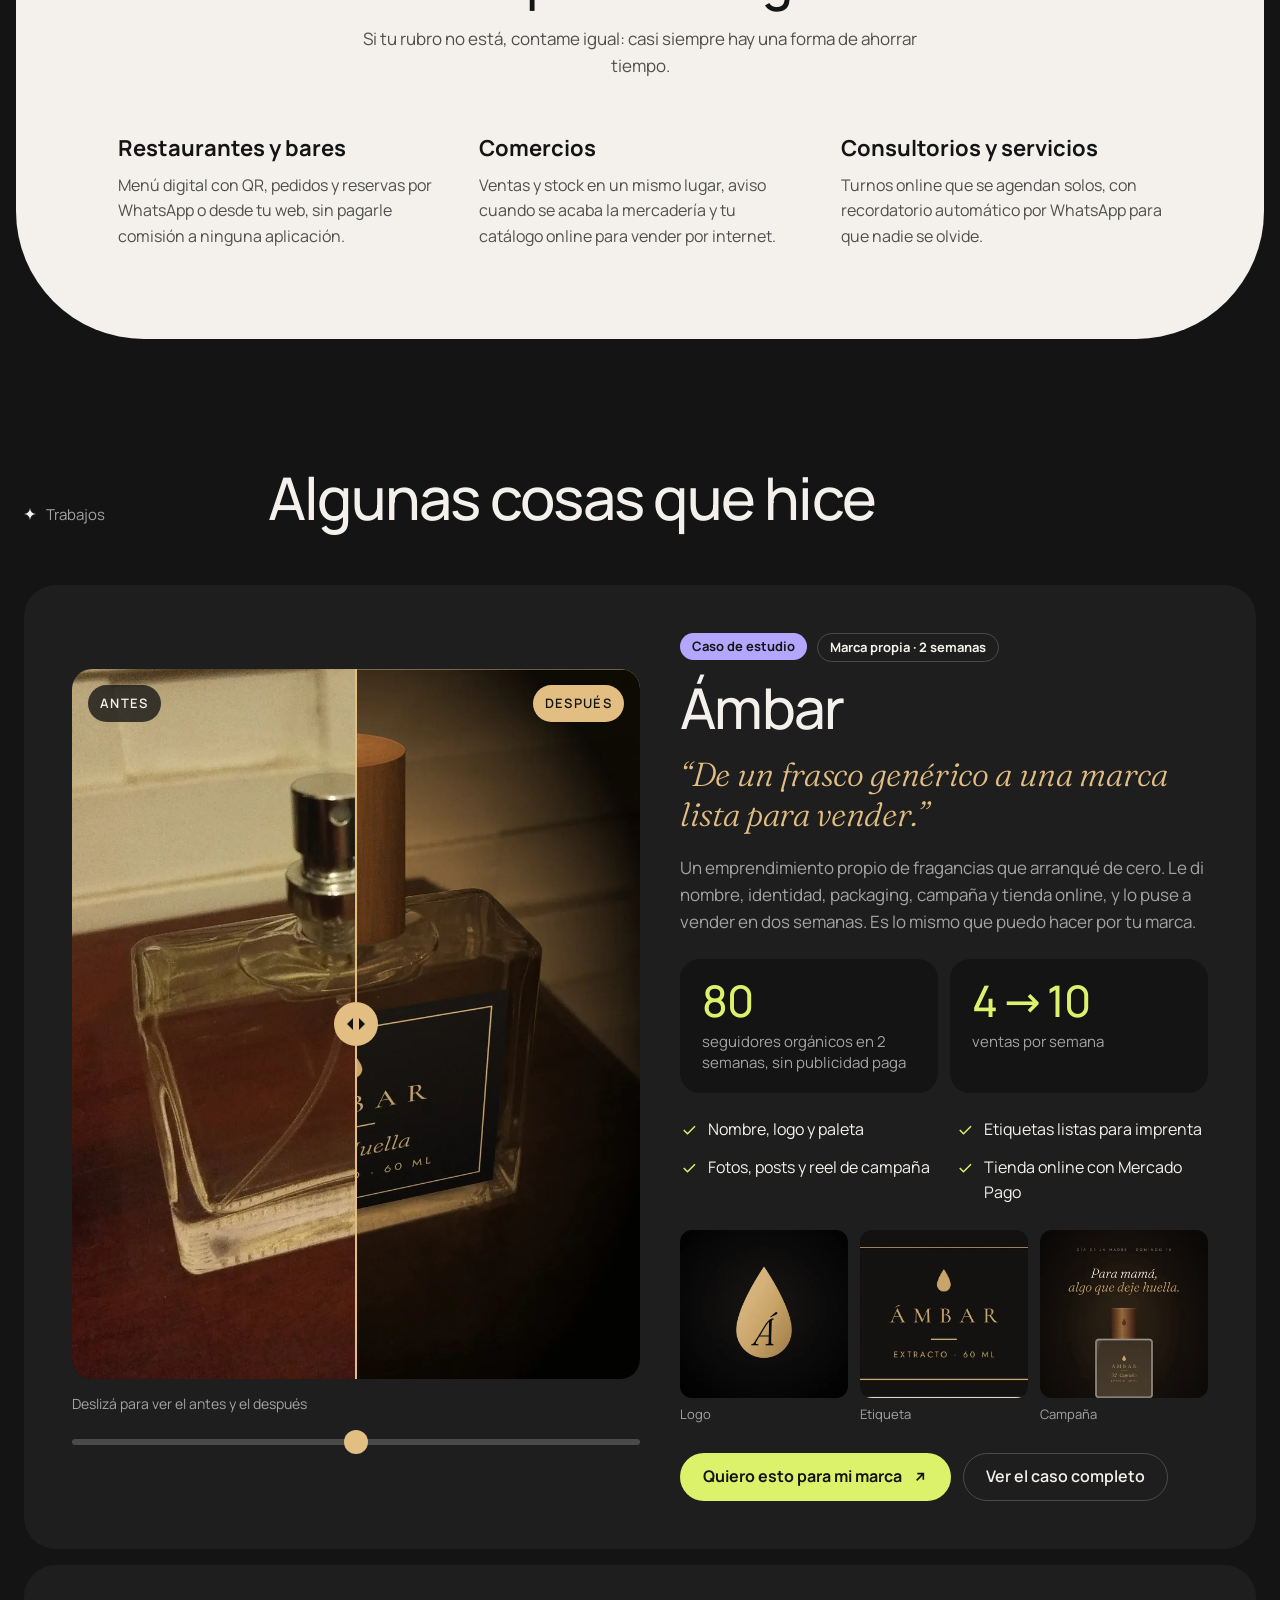
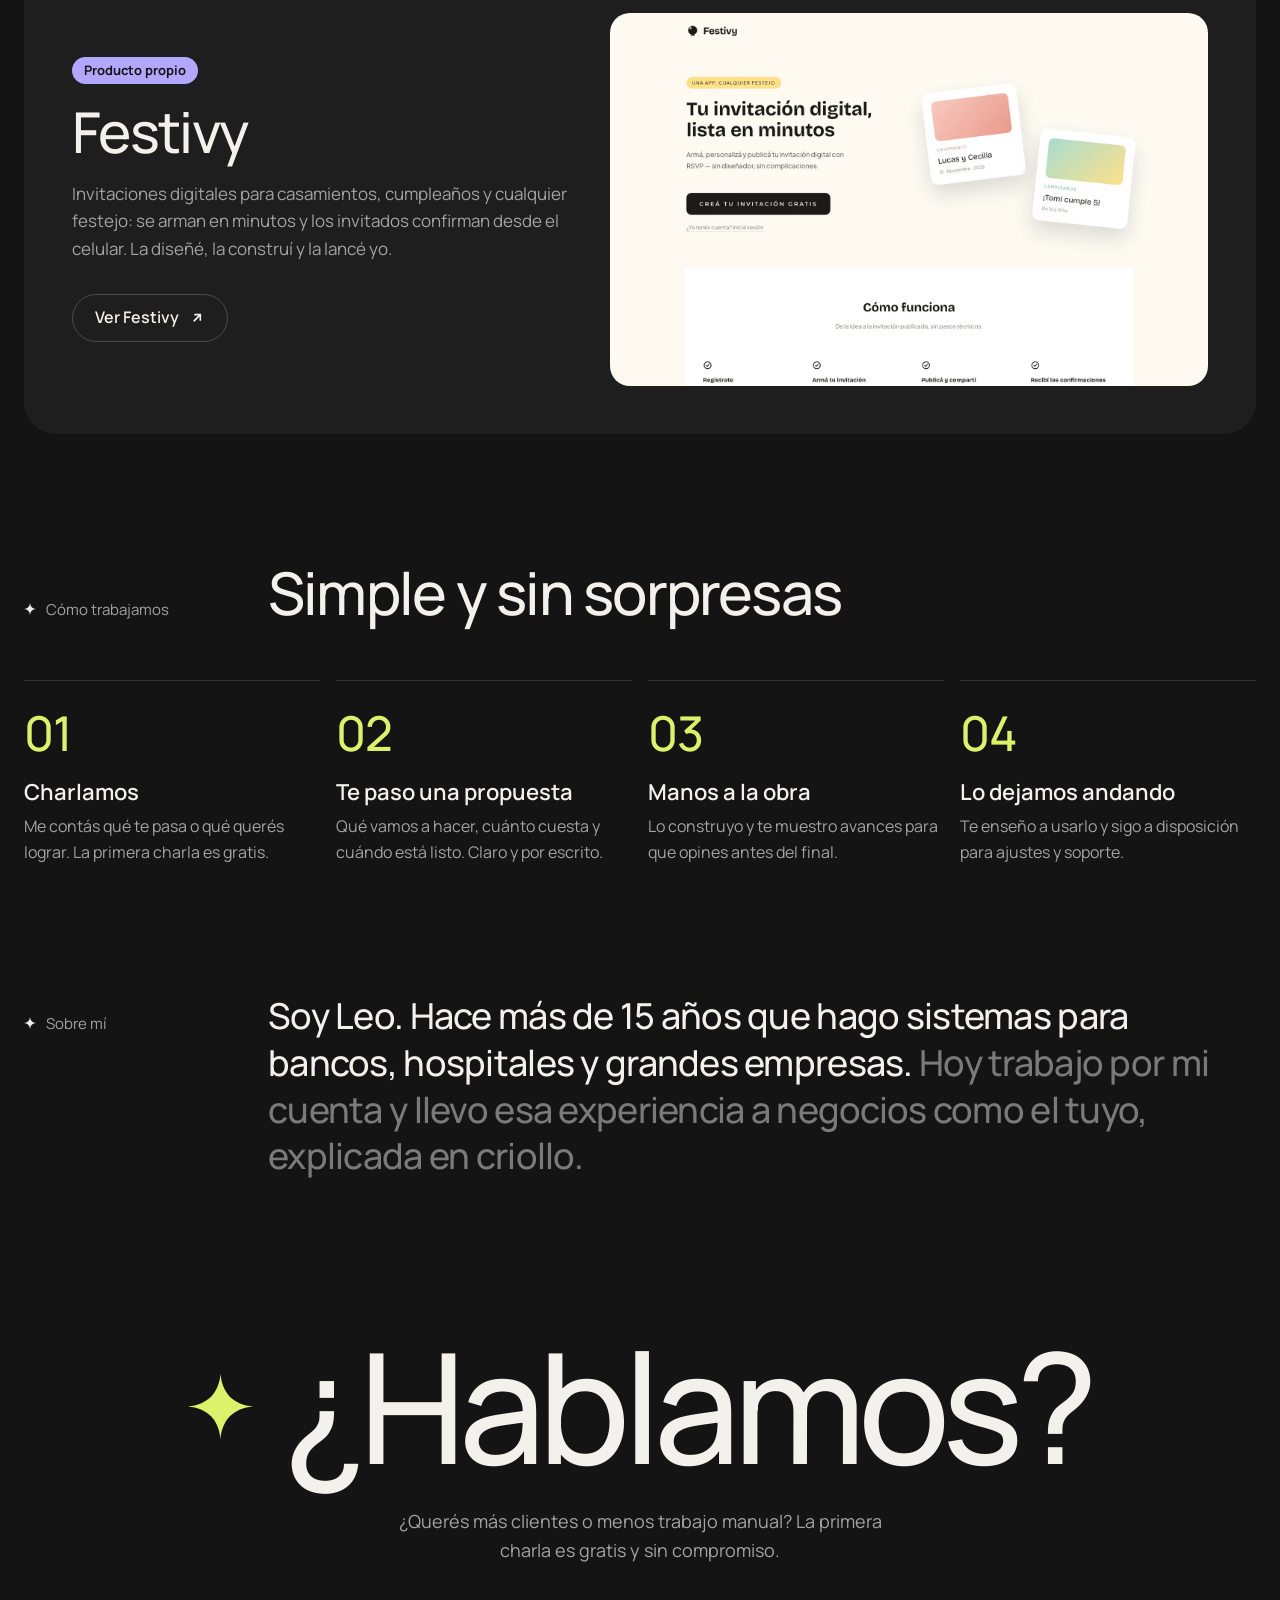
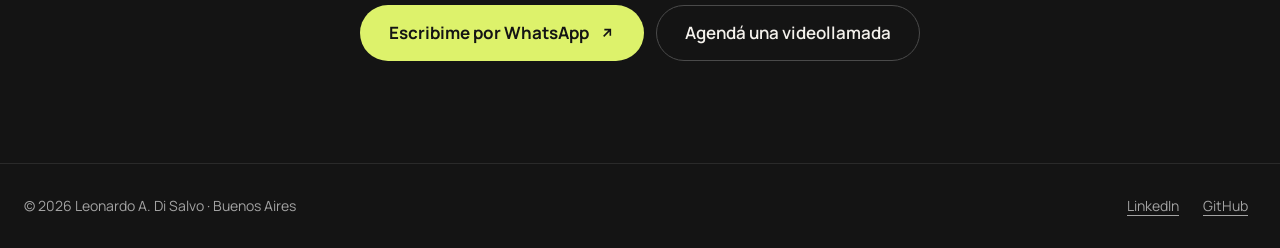
==== commit 34a41f22: "Plan Marca + campaña: textos nuevos y etiqueta Recomendado Co-Authored-By: Claude Opus 5.5 <noreply@" ====
--- a/index.html
+++ b/index.html
@@ -256,15 +256,15 @@
             <li class="plan plan--featured">
               <div class="plan__top">
                 <span class="plan__num" aria-hidden="true">02</span>
-                <span class="badge badge--accent" data-i18n="brand.featured">El más elegido</span>
+                <span class="badge badge--accent" data-i18n="brand.featured">Recomendado</span>
               </div>
               <h3 class="plan__name" data-i18n="brand.2_name">Marca + campaña</h3>
               <p class="plan__desc" data-i18n="brand.2_desc">Todo lo anterior, más el contenido para lanzar.</p>
               <ul class="plan__list">
                 <li data-i18n="brand.2_f1">Todo lo de Marca lista</li>
                 <li data-i18n="brand.2_f2">6 posts y 1 reel con tu producto</li>
-                <li data-i18n="brand.2_f3">Textos y calendario de publicación</li>
-                <li data-i18n="brand.2_f4">Estrategia de precios y promociones</li>
+                <li data-i18n="brand.2_f3">Textos y calendario del primer mes</li>
+                <li data-i18n="brand.2_f4">Promociones para el lanzamiento</li>
               </ul>
               <div class="plan__price" data-price="campaign">
                 <span class="plan__from" data-i18n="brand.from">Desde</span>
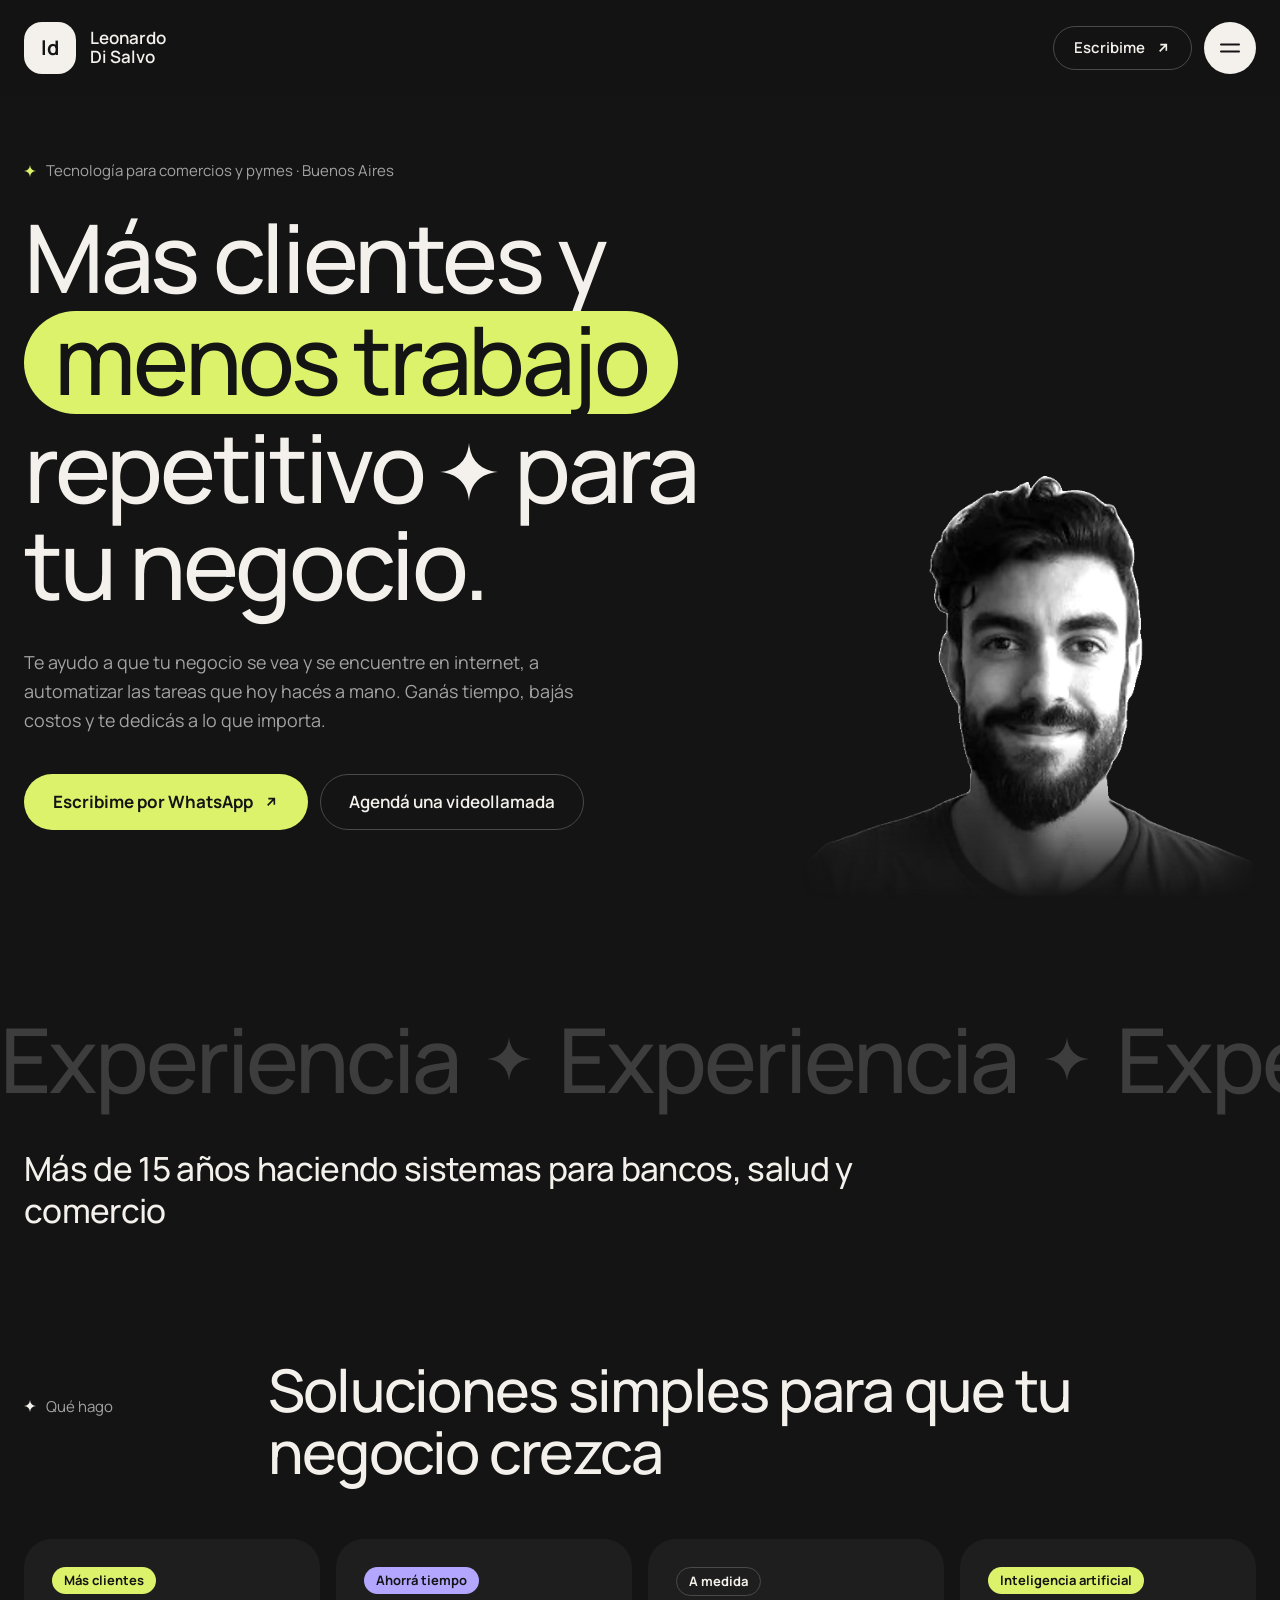
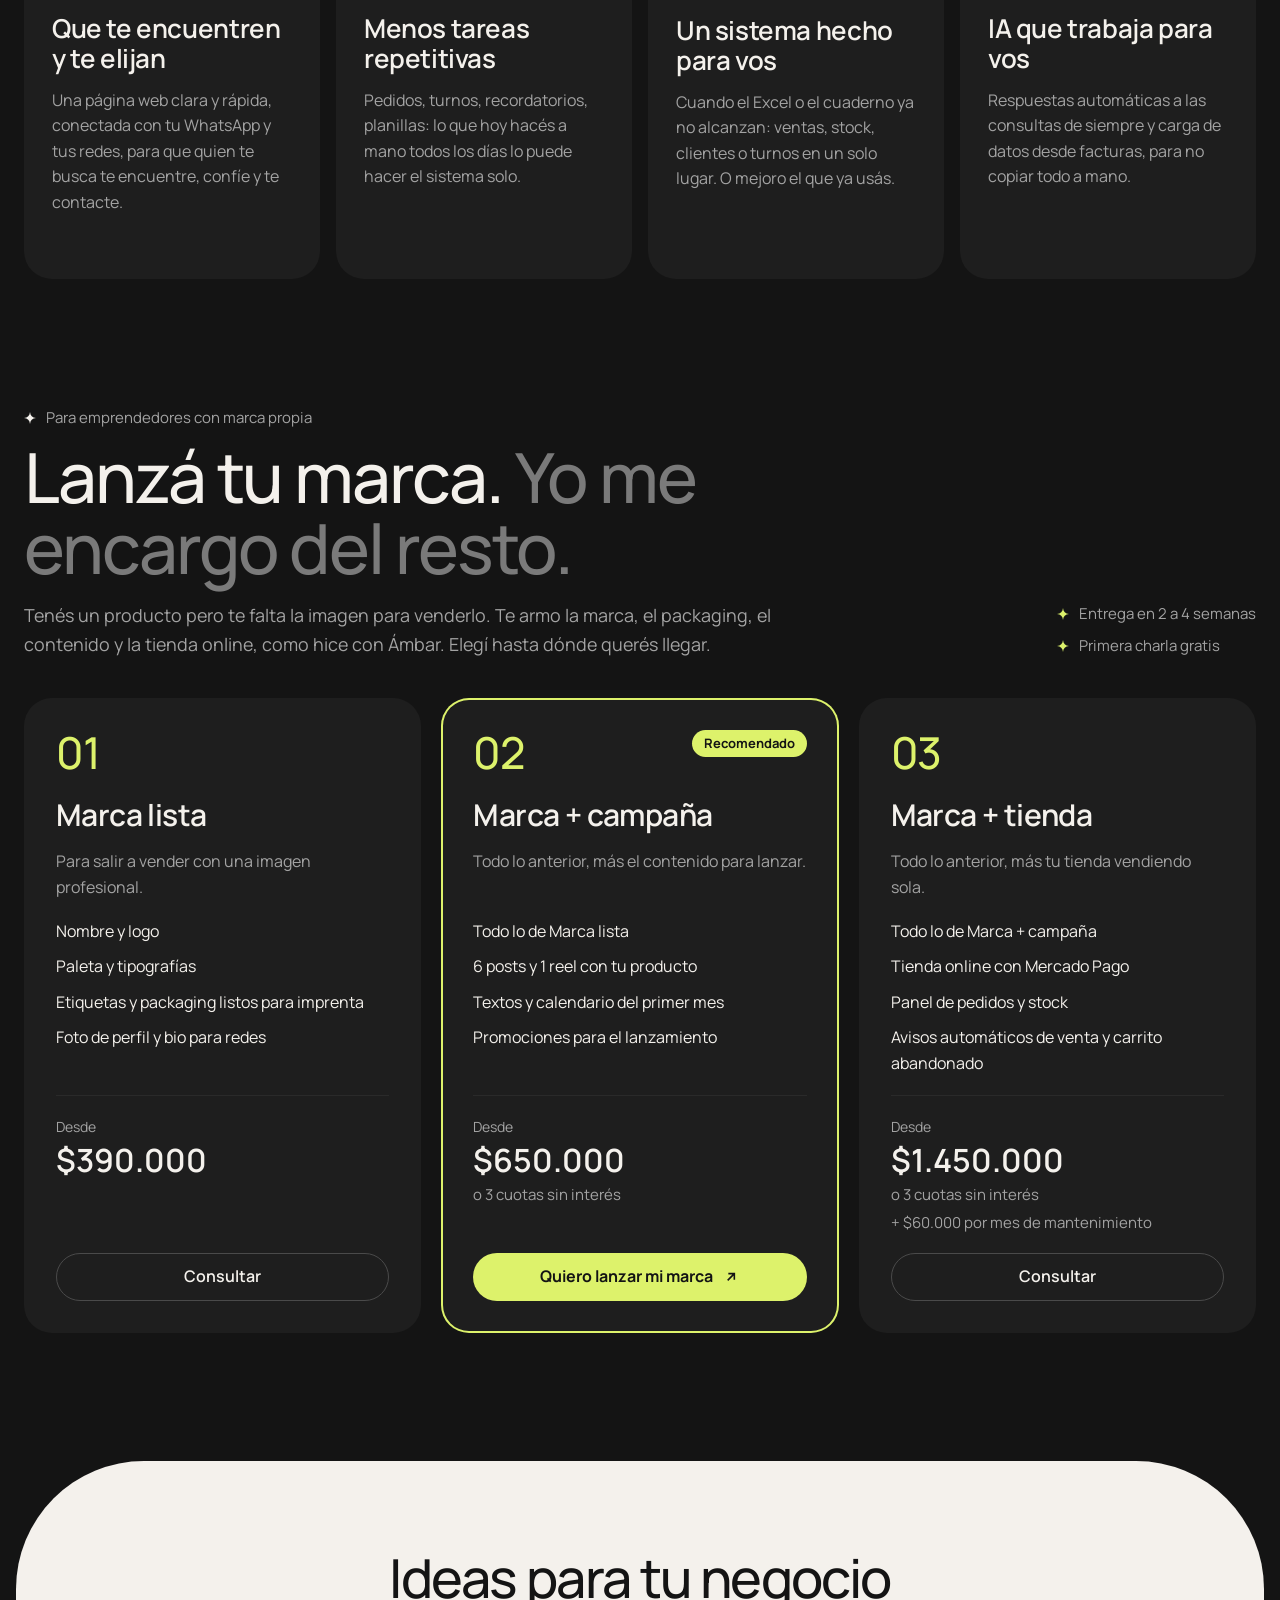
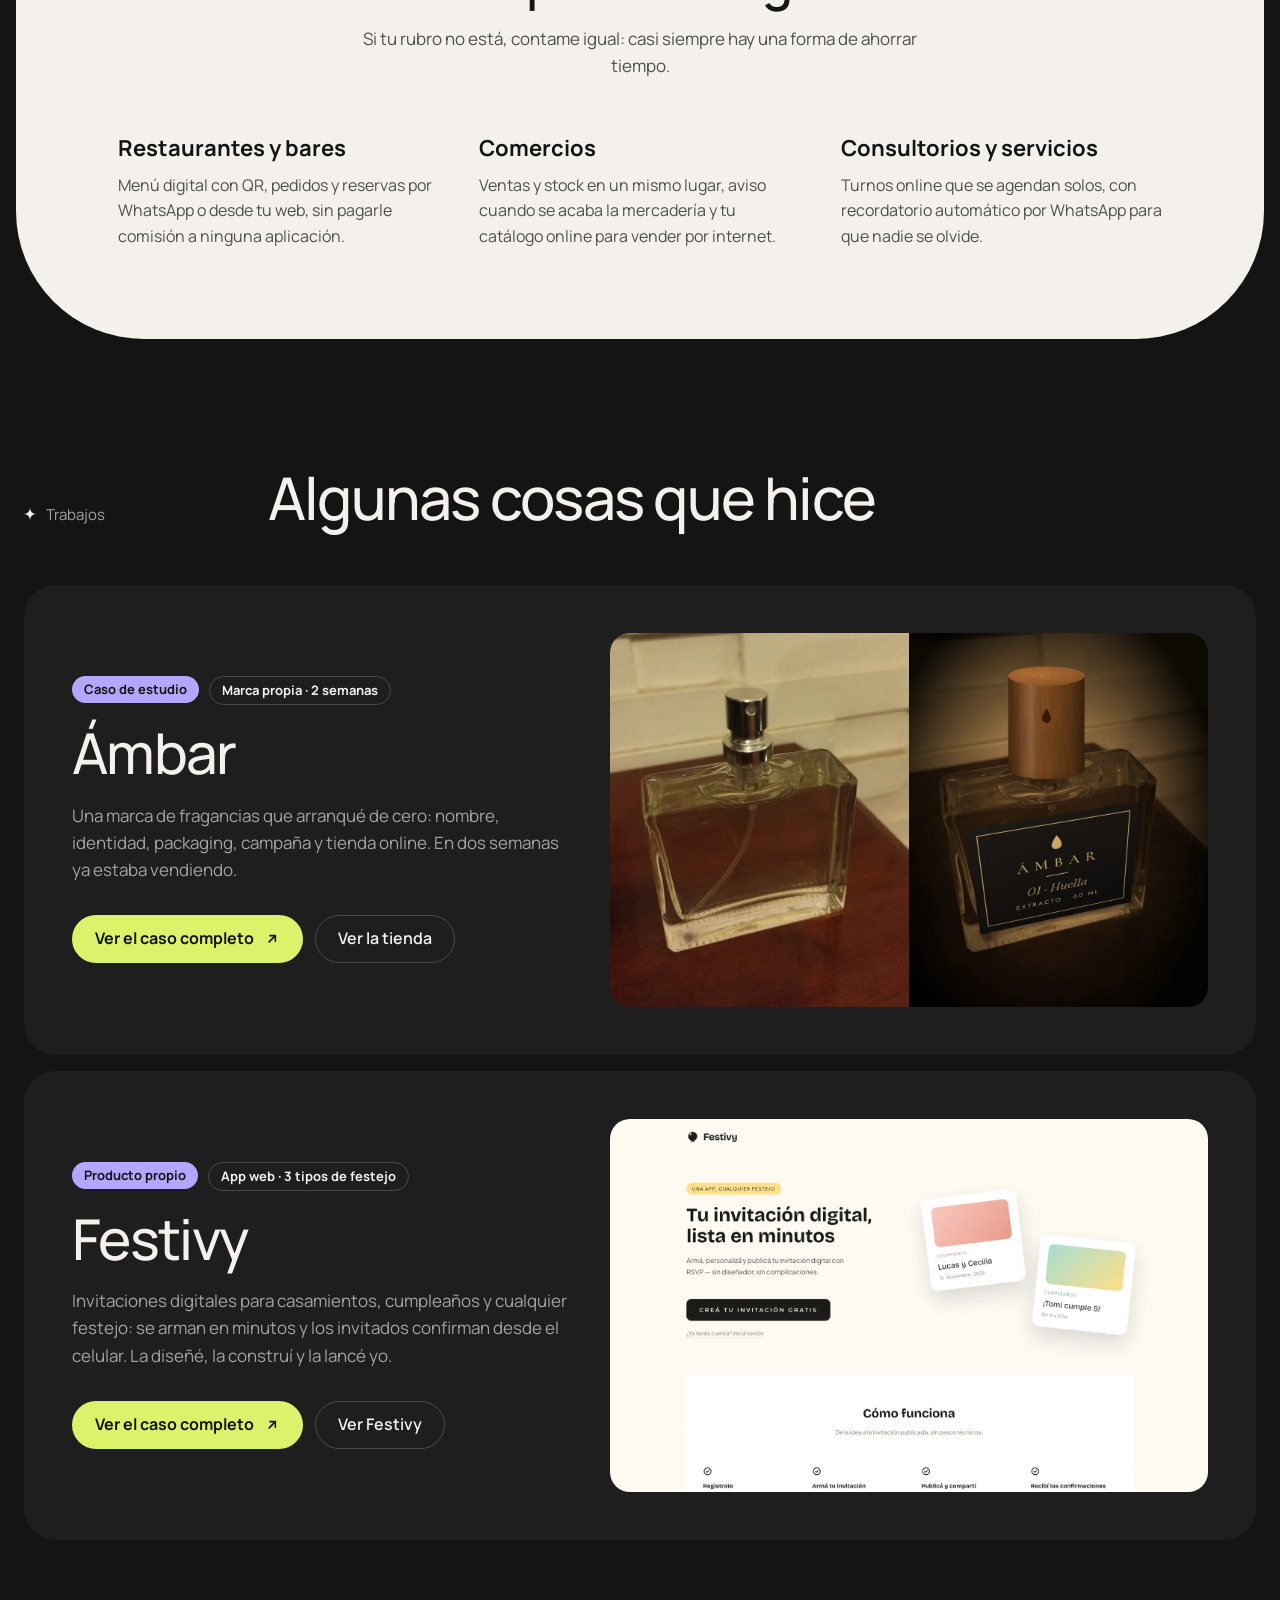
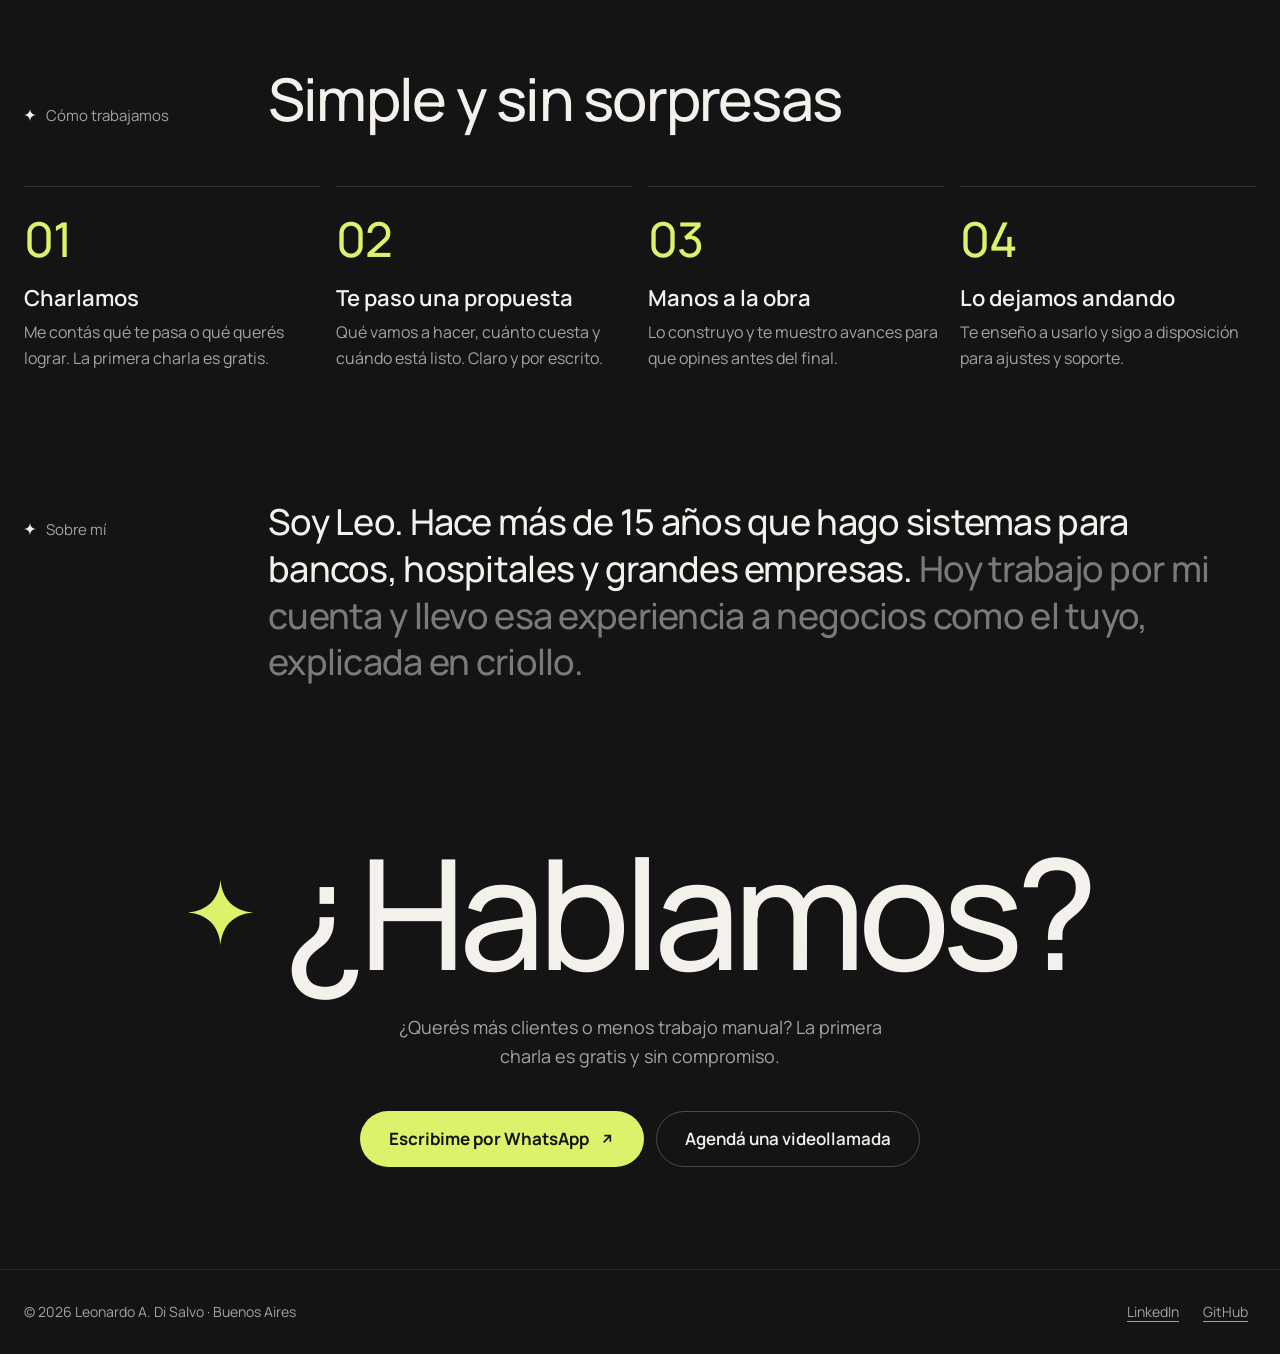
==== commit a08d7d85: "Trabajos: tarjetas iguales y páginas de caso para Ámbar y Festivy - Ámbar y Festivy en la home con e" ====
--- a/index.html
+++ b/index.html
@@ -344,126 +344,72 @@
             <h2 class="section__title" id="trabajos-title" data-i18n="cases.title">Algunas cosas que hice</h2>
           </header>
 
-          <article class="feature feature--case" id="caso-ambar">
-            <div class="compare" data-compare>
-              <div class="compare__media">
-                <img
-                  class="compare__img"
-                  data-img="ambar_before"
-                  src="images/casos/ambar/antes.webp"
-                  width="960"
-                  height="1200"
-                  loading="lazy"
-                  alt="Antes: frasco de vidrio genérico, sin marca"
-                  data-i18n-alt="ambar.before_alt"
-                />
-                <img
-                  class="compare__img compare__img--after"
-                  data-img="ambar_after"
-                  src="images/casos/ambar/despues.webp"
-                  width="960"
-                  height="1200"
-                  loading="lazy"
-                  alt="Después: el mismo frasco con la etiqueta negra y dorada de Ámbar y tapa de madera"
-                  data-i18n-alt="ambar.after_alt"
-                />
-                <span class="compare__line" aria-hidden="true"></span>
-                <span class="compare__handle" aria-hidden="true"></span>
-                <span class="compare__tag" aria-hidden="true" data-i18n="ambar.tag_before">Antes</span>
-                <span class="compare__tag compare__tag--after" aria-hidden="true" data-i18n="ambar.tag_after">Después</span>
-              </div>
-              <label class="compare__control">
-                <span data-i18n="ambar.compare_label">Deslizá para ver el antes y el después</span>
-                <input type="range" min="0" max="100" step="1" value="50" />
-              </label>
-            </div>
-
+          <article class="feature" id="caso-ambar">
             <div class="feature__body">
               <div class="badges">
                 <span class="badge badge--alt" data-i18n="ambar.tag_case">Caso de estudio</span>
                 <span class="badge badge--outline" data-i18n="ambar.tag_meta">Marca propia · 2 semanas</span>
               </div>
               <h3 class="feature__title">Ámbar</h3>
-              <p class="serif-accent feature__tagline" data-i18n="ambar.tagline">
-                De un frasco genérico a una marca lista para vender.
-              </p>
-              <p class="feature__text" data-i18n="ambar.body">
-                Un emprendimiento propio de fragancias que arranqué de cero. Le di nombre, identidad, packaging,
-                campaña y tienda online, y lo puse a vender en dos semanas. Es lo mismo que puedo hacer por tu
-                marca.
-              </p>
-              <ul class="stats">
-                <li>
-                  <span class="stats__value">80</span>
-                  <span class="stats__label" data-i18n="ambar.stat_1">seguidores orgánicos en 2 semanas, sin publicidad paga</span>
-                </li>
-                <li>
-                  <span class="stats__value"
-                    ><span aria-hidden="true">4 → 10</span
-                    ><span class="sr-only" data-i18n="ambar.stat_2_sr">De 4 a 10</span></span
-                  >
-                  <span class="stats__label" data-i18n="ambar.stat_2">ventas por semana</span>
-                </li>
-              </ul>
-              <ul class="checks">
-                <li><span class="check" aria-hidden="true"></span><span data-i18n="ambar.check_1">Nombre, logo y paleta</span></li>
-                <li><span class="check" aria-hidden="true"></span><span data-i18n="ambar.check_2">Etiquetas listas para imprenta</span></li>
-                <li><span class="check" aria-hidden="true"></span><span data-i18n="ambar.check_3">Fotos, posts y reel de campaña</span></li>
-                <li><span class="check" aria-hidden="true"></span><span data-i18n="ambar.check_4">Tienda online con Mercado Pago</span></li>
-              </ul>
-              <ul class="thumbs">
-                <li>
-                  <figure>
-                    <img data-img="ambar_logo" src="images/casos/ambar/logo.webp" width="600" height="600" loading="lazy" alt="Logo de Ámbar: una gota dorada con la Á" data-i18n-alt="ambar.logo_alt" />
-                    <figcaption data-i18n="ambar.thumb_logo">Logo</figcaption>
-                  </figure>
-                </li>
-                <li>
-                  <figure>
-                    <img data-img="ambar_label" src="images/casos/ambar/etiqueta.webp" width="637" height="519" loading="lazy" alt="Etiqueta negra con marco dorado" data-i18n-alt="ambar.label_alt" />
-                    <figcaption data-i18n="ambar.thumb_label">Etiqueta</figcaption>
-                  </figure>
-                </li>
-                <li>
-                  <figure>
-                    <img class="thumbs__top" data-img="ambar_campaign" src="images/casos/ambar/campana.webp" width="600" height="750" loading="lazy" alt="Post de campaña para el Día de la Madre" data-i18n-alt="ambar.campaign_alt" />
-                    <figcaption data-i18n="ambar.thumb_campaign">Campaña</figcaption>
-                  </figure>
-                </li>
-              </ul>
+              <p class="feature__text" data-i18n="cases.ambar_body">
+                Una marca de fragancias que arranqué de cero: nombre, identidad, packaging, campaña y tienda online.
+                En dos semanas ya estaba vendiendo.
+              </p>
               <div class="actions">
-                <a class="btn btn--accent" data-link="whatsapp" data-wa-msg="ambar.wa_message" href="#contacto" target="_blank" rel="noopener"
-                  ><span data-i18n="ambar.cta">Quiero esto para mi marca</span> <span class="arrow" aria-hidden="true"></span
+                <a class="btn btn--accent" href="casos/ambar/" data-i18n-aria-label="cases.ambar_case_aria" aria-label="Ver el caso completo de Ámbar"
+                  ><span data-i18n="cases.cta_case">Ver el caso completo</span> <span class="arrow" aria-hidden="true"></span
                 ></a>
                 <a class="btn btn--outline" data-link="ambar" href="https://www.ambarperfumes.com.ar/" target="_blank" rel="noopener"
-                  ><span data-i18n="ambar.cta_case">Ver el caso completo</span></a
+                  ><span data-i18n="cases.ambar_site">Ver la tienda</span></a
                 >
               </div>
             </div>
+            <a class="feature__media" href="casos/ambar/" tabindex="-1" aria-hidden="true">
+              <img
+                class="feature__img"
+                data-img="ambar_card"
+                src="images/casos/ambar/tarjeta.webp"
+                width="1600"
+                height="1000"
+                loading="lazy"
+                alt="El mismo frasco antes y después: vidrio genérico a la izquierda; con la etiqueta y la tapa de Ámbar a la derecha"
+                data-i18n-alt="cases.ambar_alt"
+              />
+            </a>
           </article>
 
-          <article class="feature">
+          <article class="feature" id="caso-festivy">
             <div class="feature__body">
-              <span class="badge badge--alt" data-i18n="cases.festivy_tag">Producto propio</span>
+              <div class="badges">
+                <span class="badge badge--alt" data-i18n="cases.festivy_tag">Producto propio</span>
+                <span class="badge badge--outline" data-i18n="cases.festivy_meta">App web · 3 tipos de festejo</span>
+              </div>
               <h3 class="feature__title">Festivy</h3>
               <p class="feature__text" data-i18n="cases.festivy_body">
                 Invitaciones digitales para casamientos, cumpleaños y cualquier festejo: se arman en minutos y los
                 invitados confirman desde el celular. La diseñé, la construí y la lancé yo.
               </p>
-              <a class="btn btn--outline" data-link="festivy" href="#" target="_blank" rel="noopener"
-                ><span data-i18n="cases.festivy_cta">Ver Festivy</span> <span class="arrow" aria-hidden="true"></span
-              ></a>
+              <div class="actions">
+                <a class="btn btn--accent" href="casos/festivy/" data-i18n-aria-label="cases.festivy_case_aria" aria-label="Ver el caso completo de Festivy"
+                  ><span data-i18n="cases.cta_case">Ver el caso completo</span> <span class="arrow" aria-hidden="true"></span
+                ></a>
+                <a class="btn btn--outline" data-link="festivy" href="https://festivy.app/" target="_blank" rel="noopener"
+                  ><span data-i18n="cases.festivy_cta">Ver Festivy</span></a
+                >
+              </div>
             </div>
-            <img
-              class="feature__img"
-              data-img="festivy"
-              src="images/casos/festivy.webp"
-              width="1600"
-              height="1000"
-              loading="lazy"
-              alt="Captura de Festivy"
-              data-i18n-alt="cases.festivy_alt"
-            />
+            <a class="feature__media" href="casos/festivy/" tabindex="-1" aria-hidden="true">
+              <img
+                class="feature__img"
+                data-img="festivy"
+                src="images/casos/festivy/tarjeta.webp"
+                width="1600"
+                height="1000"
+                loading="lazy"
+                alt="Captura de Festivy"
+                data-i18n-alt="cases.festivy_alt"
+              />
+            </a>
           </article>
         </div>
       </section>
--- a/assets/css/site.css
+++ b/assets/css/site.css
@@ -53,6 +53,7 @@
   /* Íconos dibujados con mask: estrellita de 4 puntas y flecha ↗ */
   --icon-spark: url("data:image/svg+xml,%3Csvg xmlns='http://www.w3.org/2000/svg' viewBox='0 0 24 24'%3E%3Cpath d='M12 0C12.6 7.2 16.8 11.4 24 12 16.8 12.6 12.6 16.8 12 24 11.4 16.8 7.2 12.6 0 12 7.2 11.4 11.4 7.2 12 0Z'/%3E%3C/svg%3E");
   --icon-check: url("data:image/svg+xml,%3Csvg xmlns='http://www.w3.org/2000/svg' viewBox='0 0 24 24' fill='none' stroke='%23000' stroke-width='2'%3E%3Cpath d='M5 12l5 5L20 7'/%3E%3C/svg%3E");
+  --icon-back: url("data:image/svg+xml,%3Csvg xmlns='http://www.w3.org/2000/svg' viewBox='0 0 24 24' fill='none' stroke='%23000' stroke-width='2.4'%3E%3Cpath d='M19 12H5M11 6l-6 6 6 6'/%3E%3C/svg%3E");
   --icon-arrow: url("data:image/svg+xml,%3Csvg xmlns='http://www.w3.org/2000/svg' viewBox='0 0 24 24' fill='none' stroke='%23000' stroke-width='2.4'%3E%3Cpath d='M7 17 17 7M8 7h9v9'/%3E%3C/svg%3E");
 }
 
@@ -721,6 +722,26 @@
   color: var(--color-text-secondary);
 }
 
+.feature__media {
+  display: block;
+  flex: 1 1 480px;
+  min-width: 0;
+  max-width: 640px;
+  border-radius: 20px;
+  overflow: hidden;
+}
+
+.feature__media .feature__img {
+  display: block;
+  max-width: none;
+  border-radius: 0;
+  transition: transform 400ms var(--motion-ease);
+}
+
+.feature__media:hover .feature__img {
+  transform: scale(1.02);
+}
+
 .feature__img {
   flex: 1 1 480px;
   min-width: 0;
@@ -989,7 +1010,7 @@
   margin-top: 16px;
 }
 
-/* Si se llega por ancla (#caso-ambar), que el header fijo no lo tape. */
+/* Si se llega por ancla (#caso-ambar, #caso-festivy), que el header fijo no lo tape. */
 .feature[id] {
   scroll-margin-top: calc(var(--header-h) + 16px);
 }
@@ -1038,14 +1059,6 @@
   font-size: 15px;
   line-height: 1.4;
   color: var(--color-text-secondary);
-}
-
-.feature--case .feature__title {
-  margin-top: 18px;
-}
-
-.feature--case .feature__text {
-  margin-bottom: 24px;
 }
 
 /* --- Comparador ---------------------------------------------------------- */
@@ -1216,33 +1229,376 @@
   mask: var(--icon-check) center / contain no-repeat;
 }
 
-.thumbs {
+/* ===========================================================================
+   PÁGINAS DE CASO (casos/ambar/, casos/festivy/)
+   Mismo sistema que la home: lima para la interfaz; los colores de la marca
+   del cliente solo en su material (fotos, subtítulo, nombres de producto).
+   =========================================================================== */
+
+.arrow--back {
+  mask-image: var(--icon-back);
+}
+
+.back-link {
+  display: inline-flex;
+  align-items: center;
+  gap: 8px;
+  min-height: var(--tap-min);
+  margin-bottom: clamp(24px, 4vw, 48px);
+  font-size: 15px;
+  font-weight: 600;
+  color: var(--color-text-secondary);
+  text-decoration: none;
+}
+
+.back-link:hover {
+  color: var(--color-text);
+}
+
+.case-hero {
+  padding-top: clamp(16px, 3vw, 40px);
+}
+
+.case-hero__title {
+  margin-top: 24px;
+  font-size: clamp(64px, 11vw, 160px);
+  font-weight: 500;
+  line-height: 0.95;
+  letter-spacing: -0.045em;
+}
+
+.case-hero__tagline {
+  margin-top: 24px;
+}
+
+.case-hero__lead {
+  max-width: 760px;
+  margin-top: 24px;
+}
+
+.case-facts {
   display: grid;
-  grid-template-columns: repeat(3, minmax(0, 1fr));
-  gap: 12px;
+  grid-template-columns: repeat(auto-fit, minmax(220px, 1fr));
+  gap: 16px 32px;
+  margin-top: clamp(40px, 6vw, 72px);
+  padding-top: 28px;
+  border-top: 1.5px solid #333;
+}
+
+.case-facts dt {
+  margin-bottom: 6px;
+  font-size: 14px;
+  color: var(--color-text-secondary);
+}
+
+.case-facts dd {
+  margin: 0;
+  font-size: 17px;
+  font-weight: 600;
+  line-height: 1.4;
+}
+
+.case-facts a {
+  display: inline-flex;
+  align-items: center;
+  gap: 6px;
+  color: var(--color-accent);
+  text-underline-offset: 4px;
+}
+
+/* Bloque de dos columnas: comparador + texto */
+.case-split {
+  display: flex;
+  flex-wrap: wrap;
+  align-items: center;
+  gap: clamp(32px, 5vw, 80px);
+}
+
+.case-split .compare {
+  flex: 1 1 400px;
+  max-width: 560px;
+}
+
+.case-split__body {
+  flex: 1 1 400px;
+  min-width: 0;
+}
+
+.case-title {
+  margin: 20px 0 20px;
+  font-size: clamp(32px, 3.6vw, 52px);
+  font-weight: 500;
+  line-height: 1.08;
+  letter-spacing: -0.03em;
+}
+
+.case-text {
+  max-width: 680px;
   margin-bottom: 28px;
-}
-
-.thumbs figure {
+  font-size: 18px;
+  color: var(--color-text-secondary);
+}
+
+/* Alineado con el título de la sección (columna de la etiqueta = 180px + 64px) */
+@media (width >= 60rem) {
+  .case-text--offset {
+    margin-left: 244px;
+    margin-top: -24px;
+    margin-bottom: 48px;
+  }
+}
+
+.case-note {
+  margin-top: 8px;
+  font-size: 15px;
+  color: var(--color-text-secondary);
+}
+
+.case-actions {
+  margin-top: 28px;
+}
+
+.stats--lg .stats__value {
+  font-size: clamp(56px, 7vw, 104px);
+}
+
+.stats--lg li {
+  padding: 28px 30px;
+  background: var(--color-surface);
+}
+
+/* --- Galerías ------------------------------------------------------------ */
+.gallery {
+  display: grid;
+  gap: 16px;
+}
+
+.gallery--4 {
+  grid-template-columns: repeat(auto-fit, minmax(min(100%, 150px), 1fr));
+}
+
+.gallery--5 {
+  grid-template-columns: repeat(5, minmax(0, 1fr));
+}
+
+@media (width < 60rem) {
+  .gallery--5 {
+    grid-template-columns: repeat(auto-fill, minmax(160px, 1fr));
+  }
+}
+
+.gallery figure {
   display: flex;
   flex-direction: column;
-  gap: 6px;
-}
-
-.thumbs img {
+  gap: 10px;
+}
+
+.gallery img {
   width: 100%;
+  height: auto;
   aspect-ratio: 1;
   object-fit: cover;
+  border-radius: 20px;
+  background: #0e0e0e;
+}
+
+.gallery .gallery__tall {
+  aspect-ratio: 4 / 5;
+}
+
+.gallery .gallery__top {
+  object-position: top;
+}
+
+.gallery figcaption {
+  font-size: 15px;
+  color: var(--color-text-secondary);
+}
+
+.gallery figcaption .serif-accent {
+  font-size: 20px;
+}
+
+/* --- Capturas de pantalla en marco de navegador -------------------------- */
+.shots {
+  display: grid;
+  grid-template-columns: repeat(auto-fit, minmax(min(100%, 420px), 1fr));
+  gap: 16px;
+}
+
+.shot {
+  overflow: hidden;
+  border: 1px solid var(--color-line-strong);
+  border-radius: 18px;
+  background: var(--color-surface);
+}
+
+.shot__bar {
+  display: flex;
+  gap: 6px;
+  padding: 12px 14px;
+  border-bottom: 1px solid var(--color-line);
+}
+
+.shot__bar i {
+  width: 10px;
+  height: 10px;
+  border-radius: 50%;
+  background: var(--color-line-strong);
+}
+
+.shot img {
+  display: block;
+  width: 100%;
+  height: auto;
+}
+
+/* Festivy: computadora + celular */
+.case-visual {
+  display: grid;
+  grid-template-columns: minmax(0, 1fr) minmax(0, 0.34fr);
+  align-items: end;
+  gap: clamp(16px, 3vw, 40px);
+  margin-top: clamp(40px, 6vw, 72px);
+}
+
+.case-visual__phone {
+  width: 100%;
+  height: auto;
+  filter: drop-shadow(0 24px 40px rgb(0 0 0 / 0.45));
+}
+
+@media (width < 40rem) {
+  .case-visual {
+    grid-template-columns: 1fr;
+  }
+
+  .case-visual__phone {
+    width: min(70%, 280px);
+    justify-self: center;
+  }
+}
+
+/* --- Tarjetas compactas (Festivy: qué hace) ------------------------------ */
+.cards--compact {
+  grid-template-columns: repeat(auto-fit, minmax(min(100%, 300px), 1fr));
+}
+
+.cards--compact .card {
+  min-height: 0;
+}
+
+.card__num {
+  font-size: 15px;
+  font-weight: 700;
+  color: var(--color-accent);
+}
+
+/* --- Panel del organizador: capturas reales ------------------------------- */
+.panels {
+  display: grid;
+  grid-template-columns: minmax(0, 1fr);
+  gap: 16px;
+  margin-bottom: 16px;
+}
+
+.panel {
+  display: flex;
+  flex-direction: column;
+  gap: 16px;
+  padding: 20px;
+  border-radius: var(--radius-card);
+  background: var(--color-surface);
+}
+
+.panel img {
+  width: 100%;
+  height: auto;
   border-radius: 12px;
 }
 
-.thumbs .thumbs__top {
-  object-position: top;
-}
-
-.thumbs figcaption {
-  font-size: 13px;
-  color: var(--color-text-secondary);
+.panel figcaption {
+  font-size: 15px;
+  color: var(--color-text-secondary);
+}
+
+@media (width >= 60rem) {
+  .panels {
+    grid-template-columns: repeat(2, minmax(0, 1fr));
+  }
+
+  .panel--wide {
+    grid-column: 1 / -1;
+    flex-direction: row;
+    align-items: center;
+    gap: 32px;
+  }
+
+  .panel--wide img {
+    width: 56%;
+  }
+}
+
+.stats--3 {
+  grid-template-columns: repeat(auto-fit, minmax(240px, 1fr));
+}
+
+/* --- Otro caso ----------------------------------------------------------- */
+.next-case-wrap {
+  padding-bottom: clamp(48px, 6vw, 96px);
+}
+
+.next-case {
+  display: flex;
+  flex-wrap: wrap;
+  align-items: center;
+  gap: 24px 48px;
+  padding: clamp(24px, 3vw, 40px);
+  border-radius: 32px;
+  background: var(--color-surface);
+  text-decoration: none;
+}
+
+.next-case__body {
+  display: flex;
+  flex: 1 1 360px;
+  flex-direction: column;
+  gap: 14px;
+  min-width: 0;
+}
+
+.next-case__title {
+  display: inline-flex;
+  align-items: center;
+  gap: 14px;
+  font-size: clamp(36px, 4vw, 56px);
+  font-weight: 500;
+  line-height: 1;
+  letter-spacing: -0.03em;
+}
+
+.next-case__title .arrow {
+  width: 0.6em;
+  height: 0.6em;
+  color: var(--color-accent);
+}
+
+.next-case__text {
+  color: var(--color-text-secondary);
+}
+
+.next-case__img {
+  flex: 1 1 320px;
+  min-width: 0;
+  max-width: 480px;
+  height: auto;
+  border-radius: 18px;
+}
+
+.next-case:hover .next-case__title {
+  text-decoration: underline;
+  text-decoration-thickness: 2px;
+  text-underline-offset: 8px;
 }
 
 /* ===========================================================================
@@ -1328,6 +1684,10 @@
   html {
     scroll-behavior: auto;
   }
+
+  .feature__media .feature__img {
+    transition: none;
+  }
 }
 
 @media (prefers-reduced-motion: no-preference) {
